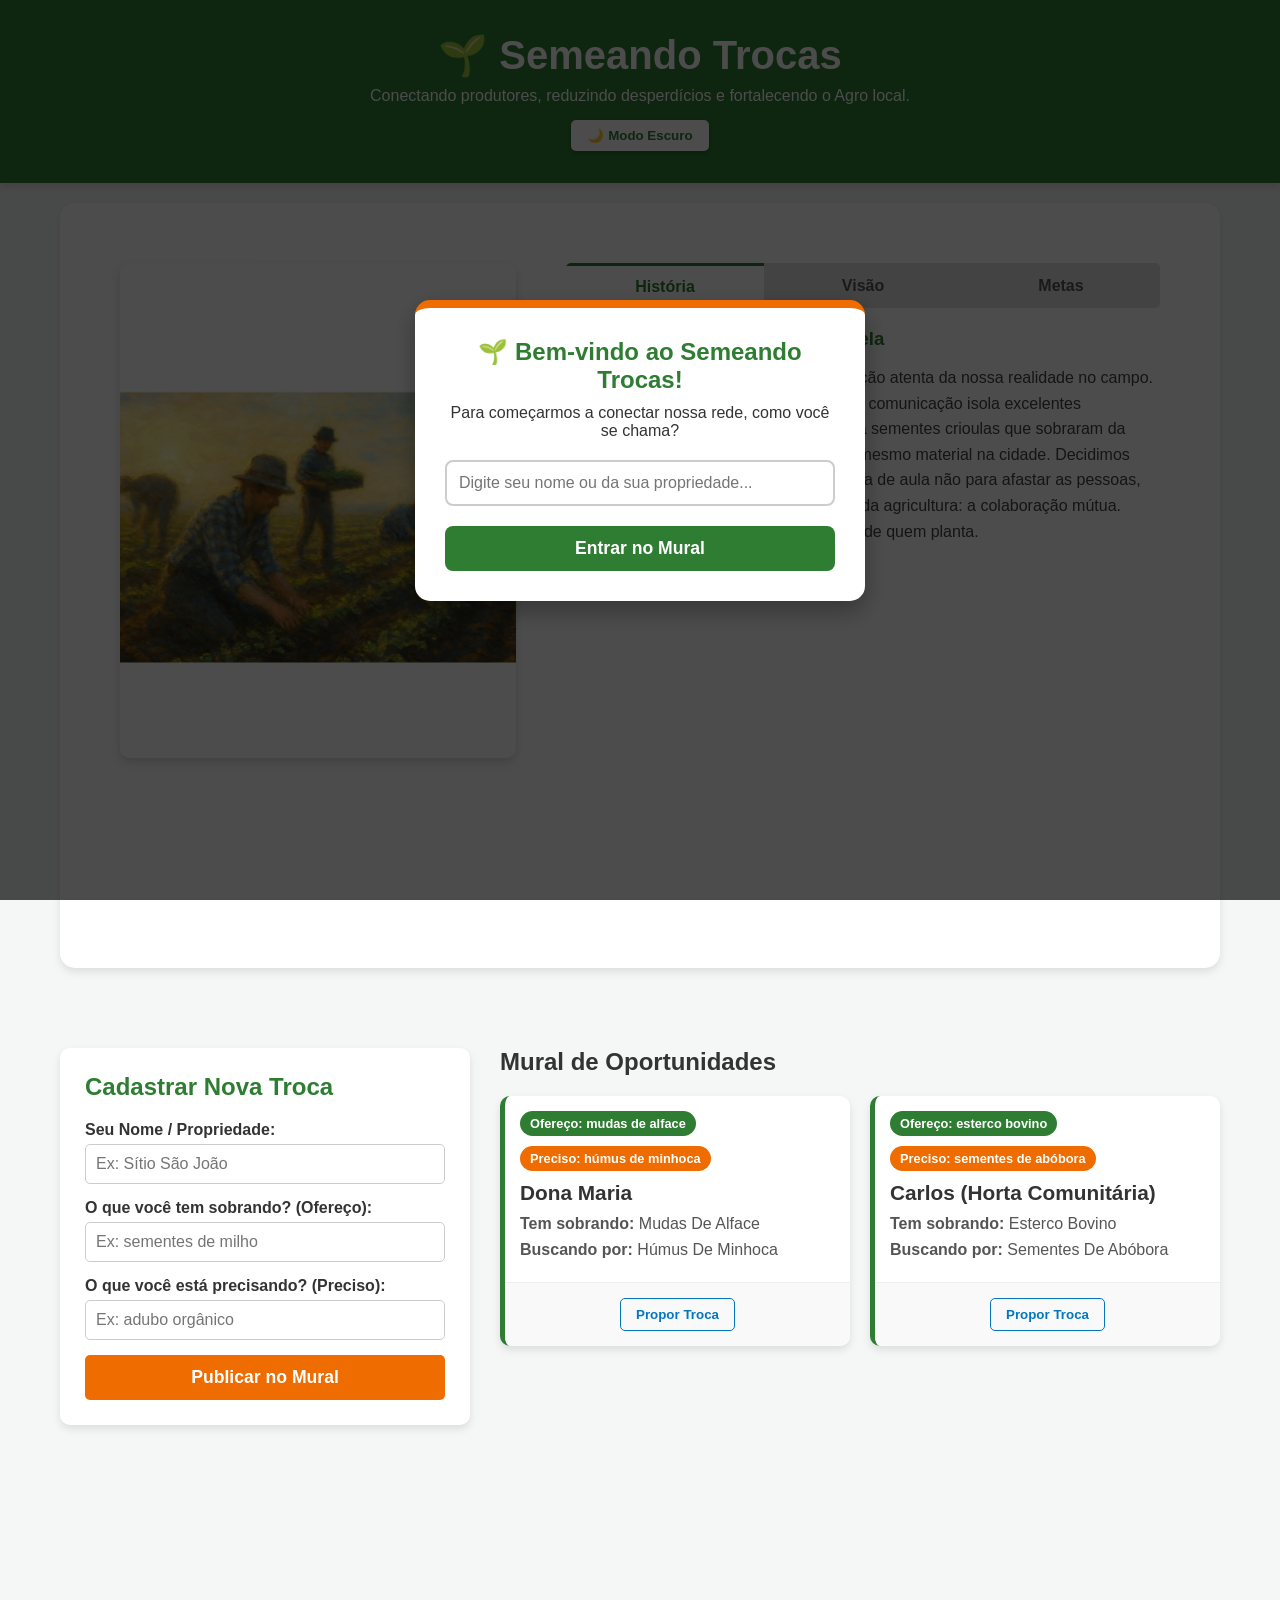
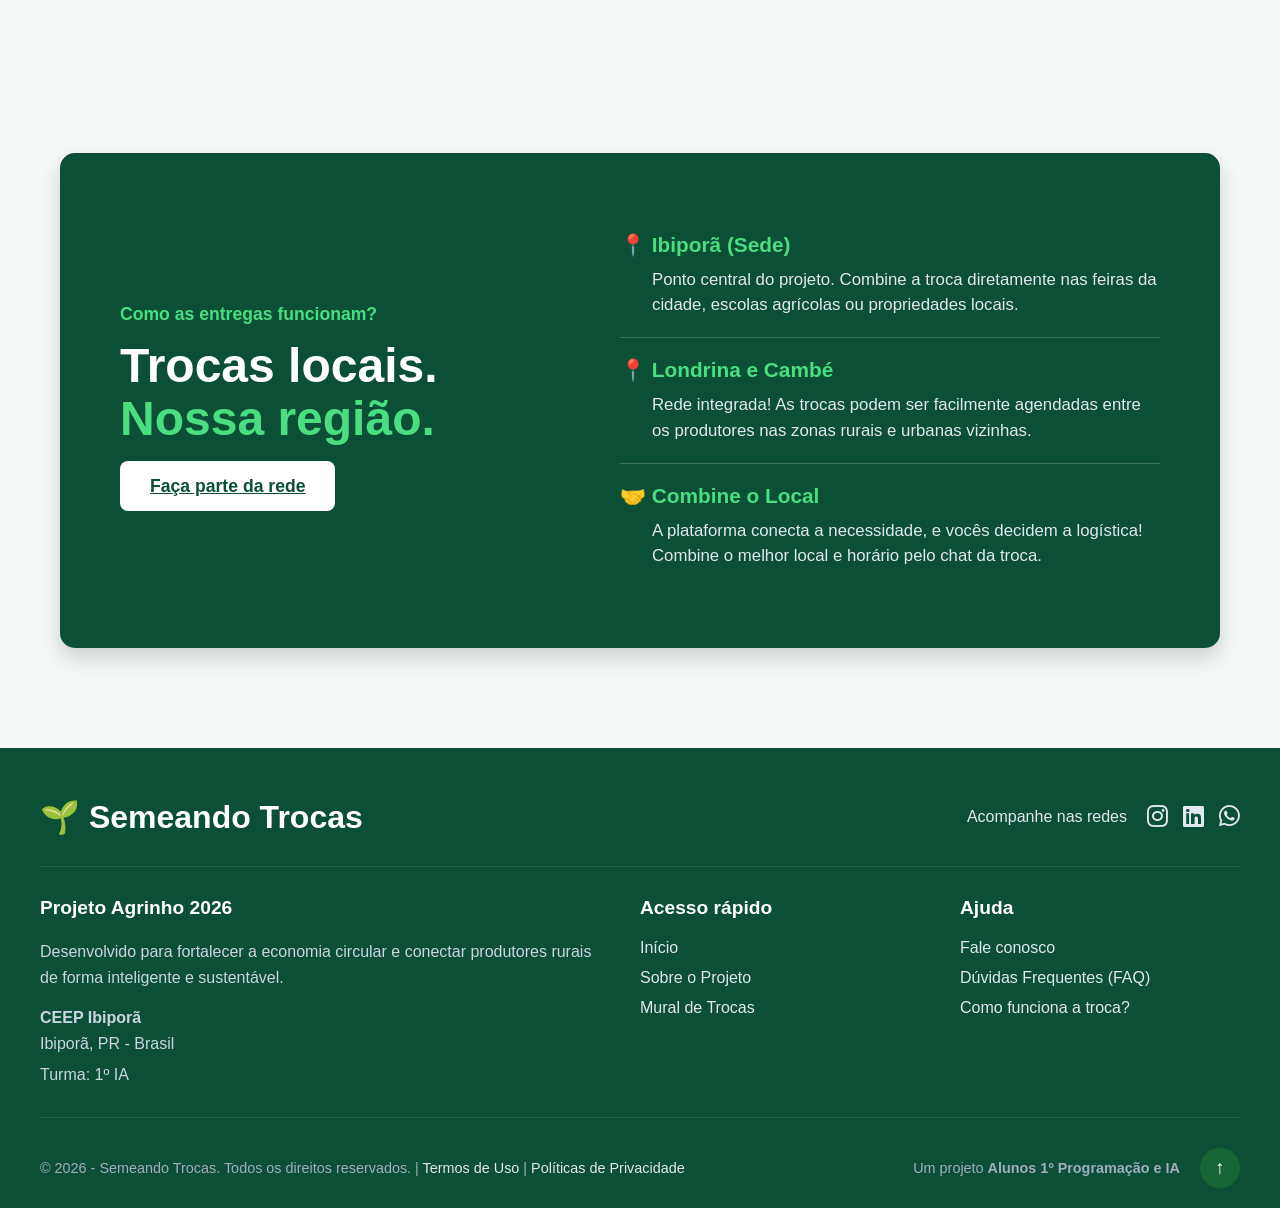
==== index.html @ 8b56d4ad "Commit Inicial - Parte 01" ====
<!DOCTYPE html>
<html lang="pt-BR">

<head>
    <meta charset="UTF-8">
    <meta name="viewport" content="width=device-width, initial-scale=1.0">
    <title>Semeando Trocas - Agrinho</title>

    <link rel="stylesheet" href="style.css">
    
    <link rel="stylesheet" href="https://cdnjs.cloudflare.com/ajax/libs/font-awesome/6.4.0/css/all.min.css">
</head>

<body>

    <div id="modal-boas-vindas" class="modal-overlay">
        <div class="modal-conteudo">
            <h2>🌱 Bem-vindo ao Semeando Trocas!</h2>
            <p>Para começarmos a conectar nossa rede, como você se chama?</p>
            <input type="text" id="input-nome-usuario" placeholder="Digite seu nome ou da sua propriedade...">
            <button id="btn-salvar-nome">Entrar no Mural</button>
        </div>
    </div>

    <header>
        <h1>🌱 Semeando Trocas</h1>
        <p>Conectando produtores, reduzindo desperdícios e fortalecendo o Agro local.</p>

        <button id="btn-dark-mode">
            🌙 Modo Escuro
        </button>
    </header>

    <div class="container">

        <section id="sobre" class="area-sobre">
            <div class="sobre-imagem">
                <img src="Caminho na natureza.png" alt="Caminho na natureza">
            </div>

            <div class="sobre-tabs">
                <div class="tabs-header">
                    <button class="tab-btn active" onclick="abrirAba(event, 'historia')">História</button>
                    <button class="tab-btn" onclick="abrirAba(event, 'visao')">Visão</button>
                    <button class="tab-btn" onclick="abrirAba(event, 'metas')">Metas</button>
                </div>

                <div class="tabs-body">
                    <div id="historia" class="tab-content active">
                        <h3>Nossa História: Da Terra para a Tela</h3>
                        <p>O <strong>Semeando Trocas</strong> nasceu da observação atenta da nossa realidade no campo.
                            Percebemos que, muitas vezes, a falta de comunicação isola excelentes produtores. Enquanto
                            um vizinho descarta sementes crioulas que sobraram da safra, outro gasta recursos comprando
                            o mesmo material na cidade. Decidimos usar a tecnologia que aprendemos em sala de aula não
                            para afastar as pessoas, mas para resgatar a tradição mais antiga da agricultura: a
                            colaboração mútua. Somos a ponte digital que valoriza o suor de quem planta.</p>
                    </div>

                    <div id="visao" class="tab-content">
                        <h3>Nossa Visão: O Desperdício Zero</h3>
                        <p>Acreditamos em um ecossistema agrícola onde nada se perde, tudo se transforma e tudo se
                            troca. Nossa visão é consolidar a <strong>Economia Circular</strong> na nossa região,
                            provando que o desenvolvimento sustentável é possível quando unimos o conhecimento técnico à
                            força do agronegócio local. Queremos que a tecnologia seja uma ferramenta acessível na palma
                            da mão de cada pequeno e médio produtor, tornando o campo mais inteligente, unido e
                            ecologicamente responsável.</p>
                    </div>

                    <div id="metas" class="tab-content">
                        <h3>Nossas Metas: Conexão e Impacto</h3>
                        <p>Nosso objetivo é prático e direto: <strong>reduzir o desperdício de insumos e diminuir os
                                custos de produção</strong>. Através deste mural interativo, nossa meta é garantir que:
                        </p>
                        <ul class="lista-metas">
                            <li>Sementes, mudas e adubos excedentes encontrem um novo solo fértil em menos de 24 horas.
                            </li>
                            <li>Produtores locais reduzam gastos trocando o que têm de sobra pelo que precisam.</li>
                            <li>A tecnologia atue como um motor de sustentabilidade e rentabilidade para as famílias do
                                campo.</li>
                        </ul>
                    </div>
                </div>
            </div>
        </section>

        <aside id="cadastro" class="area-cadastro">
            <h2>Cadastrar Nova Troca</h2>
            <form id="form-troca">
                <div class="grupo-form">
                    <label for="nome">Seu Nome / Propriedade:</label>
                    <input type="text" id="nome" required placeholder="Ex: Sítio São João">
                </div>
                <div class="grupo-form">
                    <label for="oferece">O que você tem sobrando? (Ofereço):</label>
                    <input type="text" id="oferece" required placeholder="Ex: sementes de milho">
                </div>
                <div class="grupo-form">
                    <label for="precisa">O que você está precisando? (Preciso):</label>
                    <input type="text" id="precisa" required placeholder="Ex: adubo orgânico">
                </div>
                <button type="submit" class="btn-cadastrar">Publicar no Mural</button>
            </form>
        </aside>

        <section id="mural-trocas" class="area-mural">
            <h2 class="titulo-mural">Mural de Oportunidades</h2>
            <div class="mural-grid" id="mural">
                </div>
        </section>

        <section class="area-regioes">
            <div class="regioes-texto">
                <p class="subtitulo-regiao">Como as entregas funcionam?</p>
                <h2>Trocas locais.<br><span class="destaque-verde">Nossa região.</span></h2>

                <a href="cadastro.html" class="btn-regiao link-botao">Faça parte da rede</a>
            </div>

            <div class="regioes-lista">
                <div class="item-regiao">
                    <h3>📍 Ibiporã (Sede)</h3>
                    <p>Ponto central do projeto. Combine a troca diretamente nas feiras da cidade, escolas agrícolas ou
                        propriedades locais.</p>
                </div>

                <div class="item-regiao">
                    <h3>📍 Londrina e Cambé</h3>
                    <p>Rede integrada! As trocas podem ser facilmente agendadas entre os produtores nas zonas rurais e
                        urbanas vizinhas.</p>
                </div>

                <div class="item-regiao sem-borda">
                    <h3>🤝 Combine o Local</h3>
                    <p>A plataforma conecta a necessidade, e vocês decidem a logística! Combine o melhor local e horário
                        pelo chat da troca.</p>
                </div>
            </div>
        </section>

    </div>

    <footer class="rodape-principal">
        <div class="container-rodape">

            <div class="rodape-topo">
                <div class="rodape-logo">
                    <h2>🌱 Semeando Trocas</h2>
                </div>
                <div class="rodape-redes">
                    <span>Acompanhe nas redes</span>
                    <div class="icones-redes">
                        <a href="#" title="Instagram"><i class="fa-brands fa-instagram"></i></a>
                        <a href="#" title="LinkedIn"><i class="fa-brands fa-linkedin"></i></a>
                        <a href="#" title="WhatsApp"><i class="fa-brands fa-whatsapp"></i></a>
                    </div>
                </div>
            </div>

            <hr class="divisor-rodape">

            <div class="rodape-meio">
                <div class="rodape-coluna info-projeto">
                    <h3>Projeto Agrinho 2026</h3>
                    <p>Desenvolvido para fortalecer a economia circular e conectar produtores rurais de forma inteligente e sustentável.</p>
                    <p class="espaco-medio"><strong>CEEP Ibiporã</strong><br>Ibiporã, PR - Brasil</p>
                    <p class="espaco-pequeno">Turma: 1º IA</p>
                </div>
                
                <div class="rodape-coluna links-rapidos">
                    <h3>Acesso rápido</h3>
                    <ul>
                        <li><a href="index.html">Início</a></li>
                        <li><a href="index.html#sobre">Sobre o Projeto</a></li>
                        <li><a href="index.html#mural-trocas">Mural de Trocas</a></li>
                    </ul>
                </div>
                
                <div class="rodape-coluna links-ajuda">
                    <h3>Ajuda</h3>
                    <ul>
                        <li><a href="ajuda.html#fale-conosco">Fale conosco</a></li>
                        <li><a href="ajuda.html#faq">Dúvidas Frequentes (FAQ)</a></li>
                        <li><a href="ajuda.html#como-funciona">Como funciona a troca?</a></li>
                    </ul>
                </div>
            </div>

            <hr class="divisor-rodape">

            <div class="rodape-base">
                <div class="rodape-copy">
                    <p>© 2026 - Semeando Trocas. Todos os direitos reservados. | <a href="#">Termos de Uso</a> | <a
                            href="#">Políticas de Privacidade</a></p>
                </div>
                <div class="rodape-marca">
                    <span class="texto-credito">Um projeto <strong>Alunos 1º Programação e IA</strong></span>
                    <button id="btn-voltar-topo" class="btn-voltar-topo" title="Voltar ao topo">↑</button>
                </div>
            </div>

        </div>
    </footer>

    <script src="script.js"></script>
</body>

</html>
---- style.css ----
/* ==========================================
   1. RESET E BASE
   ========================================== */
* {
    margin: 0;
    padding: 0;
    box-sizing: border-box;
    font-family: 'Segoe UI', Tahoma, Geneva, Verdana, sans-serif;
}

html {
    scroll-behavior: smooth; /* Rolagem suave para o botão voltar ao topo */
}

body {
    background-color: #f4f7f6;
    color: #333;
    transition: background-color 0.3s, color 0.3s;
}

header {
    background-color: #2e7d32;
    color: white;
    text-align: center;
    padding: 2rem 1rem;
    box-shadow: 0 4px 6px rgba(0,0,0,0.1);
}

header h1 {
    font-size: 2.5rem;
    margin-bottom: 0.5rem;
}

.container {
    display: flex;
    flex-wrap: wrap;
    max-width: 1200px;
    margin: 20px auto;
    padding: 0 20px;
    gap: 30px;
}

/* ==========================================
   2. CLASSES AUXILIARES E ELEMENTOS GERAIS
   ========================================== */
#btn-dark-mode {
    margin-top: 15px;
    padding: 8px 16px;
    border-radius: 5px;
    cursor: pointer;
    border: none;
    font-weight: bold;
    background-color: #ffffff;
    color: #2e7d32;
    box-shadow: 0 2px 4px rgba(0,0,0,0.2);
    transition: background 0.3s;
}

#btn-dark-mode:hover {
    background-color: #e8f5e9;
}

.lista-metas {
    margin-top: 10px;
    padding-left: 20px;
}

/* Espaçamentos do Rodapé (substituindo o CSS inline) */
.espaco-medio {
    margin-top: 15px;
}

.espaco-pequeno {
    margin-top: 5px;
}

.texto-credito {
    font-size: 0.9rem;
    color: #a0aec0;
}

/* ==========================================
   3. SEÇÃO: SOBRE O PROJETO (GUIAS/TABS)
   ========================================== */
.area-sobre {
    display: flex;
    width: 100%;
    gap: 50px;
    background: white;
    padding: 60px;
    border-radius: 15px;
    box-shadow: 0 4px 8px rgba(0,0,0,0.1);
    margin-bottom: 50px;
    align-items: stretch;
    min-height: 85vh;
}

.sobre-imagem {
    flex: 1;
}

.sobre-imagem img {
    width: 100%;
    border-radius: 10px;
    object-fit: cover;
    height: 55vh;
    box-shadow: 0 4px 10px rgba(0,0,0,0.15);
}

.sobre-tabs {
    flex: 1.5;
}

.tabs-header {
    display: flex;
    background: #e0e0e0;
    border-radius: 5px;
    overflow: hidden;
    margin-bottom: 20px;
}

.tab-btn {
    flex: 1;
    padding: 12px;
    border: none;
    background: transparent;
    cursor: pointer;
    font-weight: bold;
    color: #555;
    font-size: 1rem;
    transition: all 0.3s ease;
}

.tab-btn:hover {
    background: #d5d5d5;
}

.tab-btn.active {
    background: white;
    color: #2e7d32;
    border-top: 3px solid #2e7d32;
}

.tabs-body {
    min-height: 250px;
    display: flex;
    flex-direction: column;
}

.tab-content {
    display: none;
    animation: fadeIn 0.4s ease-in-out;
}

.tab-content h3 {
    color: #2e7d32;
    margin-bottom: 15px;
}

.tab-content p, .tab-content ul {
    line-height: 1.6;
    color: #444;
}

.tab-content.active {
    display: block;
}

@keyframes fadeIn {
    from { opacity: 0; transform: translateY(5px); }
    to { opacity: 1; transform: translateY(0); }
}

/* ==========================================
   4. SEÇÃO: LOGÍSTICA E REGIÕES
   ========================================== */
.area-regioes {
    display: flex;
    width: 100%;
    background-color: #0b4f36;
    color: white;
    padding: 60px;
    border-radius: 15px;
    box-shadow: 0 10px 20px rgba(0,0,0,0.15);
    margin-bottom: 50px;
    gap: 50px;
    align-items: center;
}

.regioes-texto {
    flex: 1;
}

.subtitulo-regiao {
    color: #4ade80;
    font-weight: bold;
    margin-bottom: 15px;
    font-size: 1.1rem;
}

.regioes-texto h2 {
    font-size: 3rem;
    line-height: 1.1;
    margin-bottom: 30px;
}

.destaque-verde {
    color: #4ade80;
}

.btn-regiao {
    background-color: white;
    color: #0b4f36;
    padding: 15px 30px;
    border: none;
    border-radius: 8px;
    font-size: 1.1rem;
    font-weight: bold;
    cursor: pointer;
    transition: background 0.3s, transform 0.2s;
}

.btn-regiao:hover {
    background-color: #e0e0e0;
    transform: scale(1.05);
}

.regioes-lista {
    flex: 1.2;
    display: flex;
    flex-direction: column;
}

.item-regiao {
    padding: 20px 0;
    border-bottom: 1px solid rgba(255, 255, 255, 0.2);
}

/* Remove a linha debaixo do último item (substituindo o CSS inline) */
.item-regiao.sem-borda {
    border-bottom: none;
}

.item-regiao h3 {
    color: #4ade80;
    font-size: 1.3rem;
    margin-bottom: 10px;
    display: flex;
    align-items: center;
    gap: 10px;
}

.item-regiao p {
    color: #e2e8f0;
    line-height: 1.5;
    font-size: 1.05rem;
    padding-left: 32px;
}

/* ==========================================
   5. ÁREA DE CADASTRO E MURAL
   ========================================== */
.area-cadastro {
    flex: 1;
    min-width: 300px;
    background: white;
    padding: 25px;
    border-radius: 10px;
    box-shadow: 0 4px 8px rgba(0,0,0,0.1);
    height: fit-content;
}

.area-cadastro h2 {
    margin-bottom: 20px;
    color: #2e7d32;
}

.grupo-form {
    margin-bottom: 15px;
}

.grupo-form label {
    display: block;
    margin-bottom: 5px;
    font-weight: bold;
}

.grupo-form input {
    width: 100%;
    padding: 10px;
    border: 1px solid #ccc;
    border-radius: 5px;
    font-size: 1rem;
}

.btn-cadastrar {
    width: 100%;
    padding: 12px;
    background-color: #ef6c00;
    color: white;
    border: none;
    border-radius: 5px;
    font-size: 1.1rem;
    font-weight: bold;
    cursor: pointer;
    transition: background 0.3s;
}

.btn-cadastrar:hover {
    background-color: #e65100;
}

.area-mural {
    flex: 2;
    min-width: 300px;
    min-height: 75vh; /* Faz o mural ocupar pelo menos 75% da altura da tela */
}

.titulo-mural {
    margin-bottom: 20px;
    color: #333;
}

.mural-grid {
    display: grid;
    grid-template-columns: repeat(auto-fit, minmax(280px, 1fr));
    gap: 20px;
}

.card {
    background: white;
    border-radius: 10px;
    box-shadow: 0 4px 8px rgba(0,0,0,0.1);
    overflow: hidden;
    display: flex;
    flex-direction: column;
    border-left: 5px solid #2e7d32;
}

.card-header { padding: 15px 15px 0 15px; }

.badge {
    padding: 5px 10px;
    color: white;
    font-size: 0.8rem;
    font-weight: bold;
    border-radius: 15px;
    display: inline-block;
    margin-right: 5px;
    margin-bottom: 10px;
}

.badge.oferece { background-color: #2e7d32; }
.badge.precisa { background-color: #ef6c00; }

.card-body {
    padding: 0 15px 15px 15px;
    flex-grow: 1;
}

.card-body h3 {
    margin-bottom: 10px;
    font-size: 1.3rem;
}

.card-body p {
    margin-bottom: 8px;
    color: #555;
}

.card-footer {
    padding: 15px;
    background-color: #f9f9f9;
    border-top: 1px solid #eee;
    text-align: center;
}

.btn-trocar {
    background-color: transparent;
    color: #0277bd;
    border: 1px solid #0277bd;
    padding: 8px 15px;
    border-radius: 5px;
    cursor: pointer;
    font-weight: bold;
    transition: all 0.3s;
}

.btn-trocar:hover {
    background-color: #0277bd;
    color: white;
}

/* ==========================================
   6. MODAL DE BOAS VINDAS (POP-UP)
   ========================================== */
.modal-overlay {
    position: fixed;
    top: 0; left: 0; width: 100%; height: 100%;
    background-color: rgba(0, 0, 0, 0.7);
    display: flex;
    justify-content: center;
    align-items: center;
    z-index: 1000;
    opacity: 0;
    visibility: hidden;
    transition: opacity 0.4s ease;
}

.modal-overlay.mostrar {
    opacity: 1;
    visibility: visible;
}

.modal-conteudo {
    background: white;
    padding: 30px;
    border-radius: 15px;
    text-align: center;
    max-width: 450px;
    width: 90%;
    box-shadow: 0 10px 25px rgba(0,0,0,0.3);
    border-top: 8px solid #ef6c00;
    transform: translateY(-20px);
    transition: transform 0.4s ease;
}

.modal-overlay.mostrar .modal-conteudo { transform: translateY(0); }

.modal-conteudo h2 { color: #2e7d32; margin-bottom: 10px; }

.modal-conteudo input {
    width: 100%;
    padding: 12px;
    margin: 20px 0;
    border: 2px solid #ccc;
    border-radius: 8px;
    font-size: 1rem;
}

.modal-conteudo button {
    background-color: #2e7d32;
    color: white;
    border: none;
    padding: 12px 25px;
    border-radius: 8px;
    font-size: 1.1rem;
    cursor: pointer;
    font-weight: bold;
    width: 100%;
    transition: background 0.3s;
}

.modal-conteudo button:hover { background-color: #1b5e20; }

/* ==========================================
   7. RODAPÉ (FOOTER)
   ========================================== */
.rodape-principal {
    background-color: #0b4f36;
    color: #e2e8f0;
    padding: 50px 20px 20px 20px;
    margin-top: 50px;
}

.container-rodape {
    max-width: 1200px;
    margin: 0 auto;
}

.rodape-principal a {
    color: #e2e8f0;
    text-decoration: none;
    transition: color 0.3s;
}

.rodape-principal a:hover {
    color: #4ade80;
}

.rodape-topo {
    display: flex;
    justify-content: space-between;
    align-items: center;
    margin-bottom: 30px;
}

.rodape-logo h2 { color: white; font-size: 2rem; }

.rodape-redes {
    display: flex;
    align-items: center;
    gap: 20px;
}

.icones-redes {
    display: flex;
    gap: 15px;
    font-size: 1.5rem;
}

.divisor-rodape {
    border: none;
    border-top: 1px solid rgba(255, 255, 255, 0.1);
    margin: 30px 0;
}

.rodape-meio {
    display: flex;
    justify-content: space-between;
    flex-wrap: wrap;
    gap: 40px;
}

.rodape-coluna h3 {
    color: white;
    margin-bottom: 20px;
    font-size: 1.2rem;
}

.info-projeto { flex: 2; min-width: 300px; }
.info-projeto p { line-height: 1.6; color: #cbd5e1; }
.links-rapidos, .links-ajuda { flex: 1; min-width: 150px; }
.rodape-coluna ul { list-style: none; padding: 0; }
.rodape-coluna ul li { margin-bottom: 12px; }

.rodape-base {
    display: flex;
    justify-content: space-between;
    align-items: center;
    flex-wrap: wrap;
    gap: 20px;
    font-size: 0.9rem;
    color: #a0aec0;
}

.rodape-marca {
    display: flex;
    align-items: center;
    gap: 20px;
}

.btn-voltar-topo {
    background-color: #166534;
    color: white;
    border: none;
    width: 40px;
    height: 40px;
    border-radius: 50%;
    font-size: 1.2rem;
    cursor: pointer;
    transition: background 0.3s, transform 0.2s;
    display: flex;
    justify-content: center;
    align-items: center;
}

.btn-voltar-topo:hover {
    background-color: #4ade80;
    color: #0b4f36;
    transform: translateY(-3px);
}

/* ==========================================
   8. MODO ESCURO (DARK MODE)
   ========================================== */
body.dark-mode {
    background-color: #121212;
    color: #e0e0e0;
}

body.dark-mode .card, 
body.dark-mode .area-cadastro,
body.dark-mode .area-sobre {
    background: #1e1e1e;
    color: #e0e0e0;
    box-shadow: 0 4px 8px rgba(255,255,255,0.05);
}

body.dark-mode h2, 
body.dark-mode .card-body h3,
body.dark-mode .titulo-mural,
body.dark-mode .tab-content h3 {
    color: #81c784; 
}

body.dark-mode .card-body p, 
body.dark-mode .tab-content p,
body.dark-mode .tab-content ul {
    color: #bbb;
}

body.dark-mode .card-footer {
    background-color: #2c2c2c;
    border-top: 1px solid #444;
}

body.dark-mode .modal-conteudo {
    background: #1e1e1e;
    color: #e0e0e0;
    border-color: #444;
}

body.dark-mode input {
    background-color: #333;
    color: white;
    border: 1px solid #555;
}

body.dark-mode .tabs-header { background: #333; }
body.dark-mode .tab-btn { color: #aaa; }
body.dark-mode .tab-btn:hover { background: #444; }
body.dark-mode .tab-btn.active { 
    background: #1e1e1e; 
    color: #81c784; 
    border-top-color: #81c784; 
}

body.dark-mode #btn-dark-mode {
    background-color: #1e1e1e;
    color: #81c784;
    border: 1px solid #444;
}

body.dark-mode #btn-dark-mode:hover {
    background-color: #333;
}

/* ==========================================
   9. RESPONSIVIDADE (MEDIA QUERIES)
   ========================================== */
@media (max-width: 768px) {
    .container { flex-direction: column; }
    .area-cadastro, .area-mural, .area-sobre { width: 100%; }
    
    .area-sobre { 
        flex-direction: column; 
        min-height: auto; 
        padding: 30px; 
    }
    
    .sobre-imagem img { height: auto; }
    header h1 { font-size: 2rem; }

    .area-regioes {
    display: flex;
    width: 100%;
    background-color: #0b4f36;
    color: white;
    padding: 60px;
    border-radius: 15px;
    box-shadow: 0 10px 20px rgba(0,0,0,0.15);
    margin-top: 10vh; /* Empurra a parte verde bem mais para baixo */
    margin-bottom: 50px;
    gap: 50px;
    align-items: center;
}
    
    .regioes-texto h2 { font-size: 2.2rem; }
    .item-regiao p { padding-left: 0; }
    .item-regiao h3 { justify-content: center; }

    .rodape-topo, .rodape-meio, .rodape-base {
        flex-direction: column;
        text-align: center;
        gap: 20px;
    }
}

/* ==========================================
   AJUSTE DE NAVEGAÇÃO DOS LINKS ÂNCORA
   ========================================== */
#sobre,
#mural-trocas {
    scroll-margin-top: 60px; /* Cria uma margem invisível no topo para o link não cortar o título */
}


/* ==========================================
   10. PÁGINA DE CADASTRO (cadastro.html)
   ========================================== */
.container-cadastro {
    justify-content: center;
    margin-top: 50px;
    min-height: 50vh;
}

.area-cadastro-pagina {
    flex: none; /* Remove o comportamento flex padrão da página principal */
    width: 100%;
    max-width: 600px; /* Impede que o formulário fique largo demais */
}

.mt-20 {
    margin-top: 20px;
}

.voltar-container {
    text-align: center;
    margin-top: 20px;
}

.link-voltar {
    color: #2e7d32;
    font-weight: bold;
    text-decoration: none;
    transition: color 0.3s;
}

.link-voltar:hover {
    color: #1b5e20;
    text-decoration: underline;
}

/* Ajuste do link de voltar para o Modo Escuro */
body.dark-mode .link-voltar {
    color: #81c784;
}

body.dark-mode .link-voltar:hover {
    color: #a5d6a7;
}

/* ==========================================
   11. PÁGINA DE AJUDA (ajuda.html)
   ========================================== */
.area-ajuda {
    min-height: auto; /* Remove a altura gigante da página inicial */
    padding: 40px;
}

.texto-ajuda {
    width: 100%;
}

.pergunta-faq h3 {
    margin-bottom: 8px;
}

.pergunta-faq p {
    color: #555;
    line-height: 1.5;
}

body.dark-mode .pergunta-faq p {
    color: #bbb;
}

body.dark-mode textarea {
    background-color: #333;
    color: white;
    border: 1px solid #555;
}

/* Garante que os links parem no enquadramento perfeito */
#como-funciona, #faq, #fale-conosco {
    scroll-margin-top: 40px;
}

/* ==========================================
   12. STATUS: EM NEGOCIAÇÃO
   ========================================== */
.btn-negociacao {
    background-color: #f59e0b; /* Laranja de espera */
    color: white;
    border-color: #f59e0b;
    cursor: not-allowed;
    opacity: 0.9;
}

.btn-negociacao:hover {
    background-color: #f59e0b;
    color: white;
    transform: none; /* Remove o efeito de crescer */
}
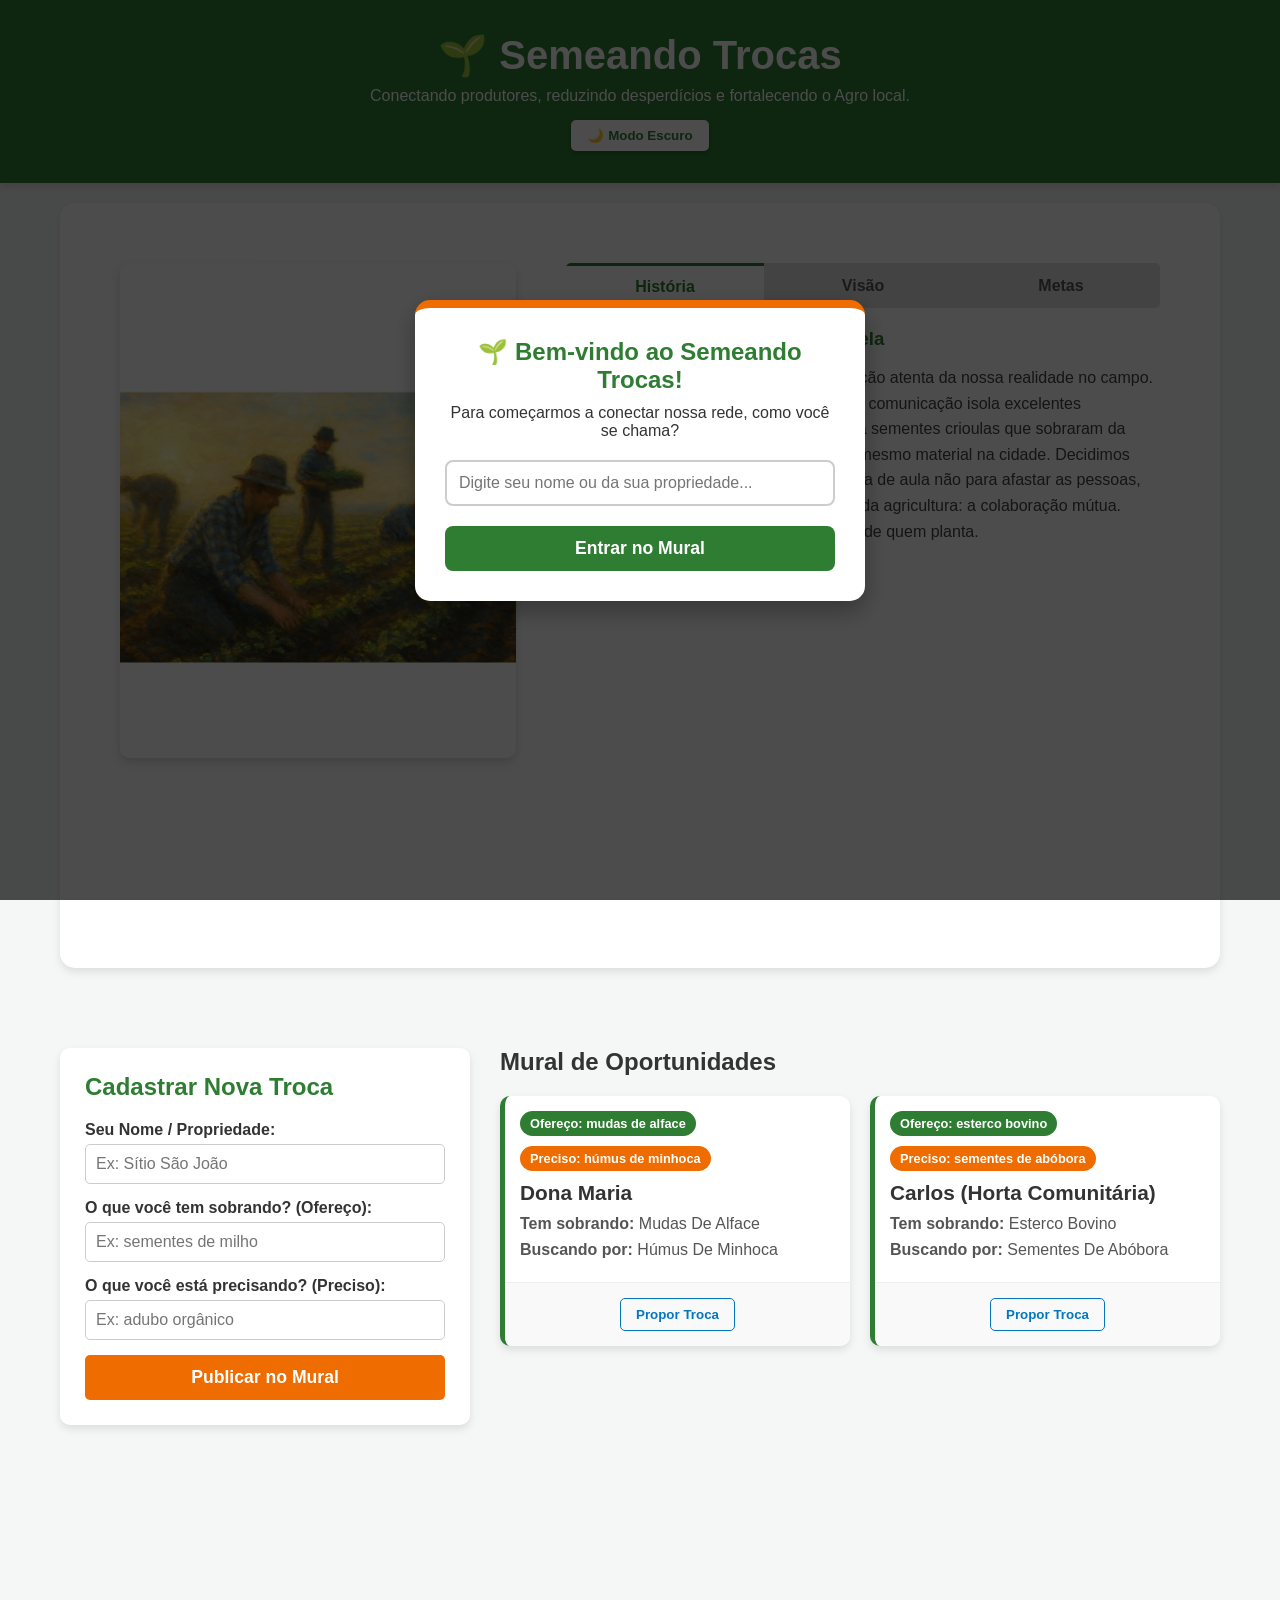
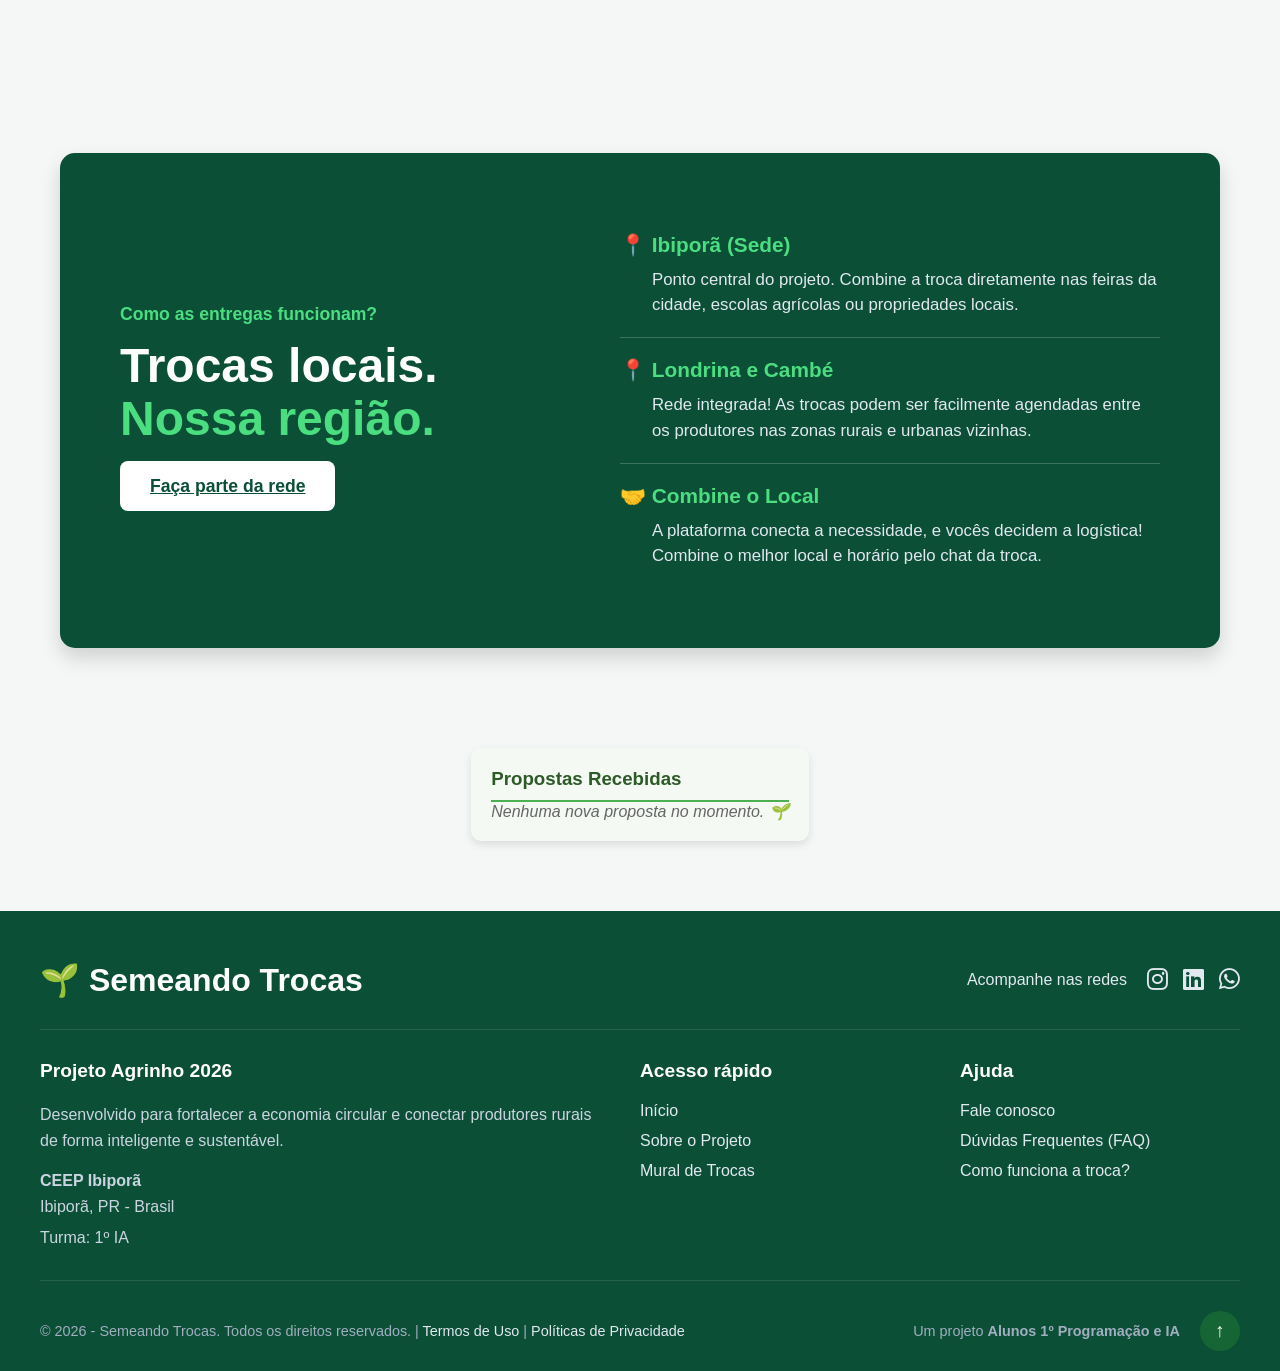
==== commit 7d304fe7: "Botoes em JavaScript configurados" ====
--- a/index.html
+++ b/index.html
@@ -7,7 +7,6 @@
     <title>Semeando Trocas - Agrinho</title>
 
     <link rel="stylesheet" href="style.css">
-    
     <link rel="stylesheet" href="https://cdnjs.cloudflare.com/ajax/libs/font-awesome/6.4.0/css/all.min.css">
 </head>
 
@@ -19,6 +18,14 @@
             <p>Para começarmos a conectar nossa rede, como você se chama?</p>
             <input type="text" id="input-nome-usuario" placeholder="Digite seu nome ou da sua propriedade...">
             <button id="btn-salvar-nome">Entrar no Mural</button>
+        </div>
+    </div>
+
+    <div id="modal-alerta" class="modal-overlay">
+        <div class="modal-conteudo">
+            <h2 id="modal-alerta-titulo">Aviso</h2>
+            <p id="modal-alerta-mensagem" style="white-space: pre-line; margin-bottom: 20px;"></p>
+            <button id="btn-fechar-alerta">OK, entendi!</button>
         </div>
     </div>
 
@@ -72,11 +79,9 @@
                                 custos de produção</strong>. Através deste mural interativo, nossa meta é garantir que:
                         </p>
                         <ul class="lista-metas">
-                            <li>Sementes, mudas e adubos excedentes encontrem um novo solo fértil em menos de 24 horas.
-                            </li>
+                            <li>Sementes, mudas e adubos excedentes encontrem um novo solo fértil em menos de 24 horas.</li>
                             <li>Produtores locais reduzam gastos trocando o que têm de sobra pelo que precisam.</li>
-                            <li>A tecnologia atue como um motor de sustentabilidade e rentabilidade para as famílias do
-                                campo.</li>
+                            <li>A tecnologia atue como um motor de sustentabilidade e rentabilidade para as famílias do campo.</li>
                         </ul>
                     </div>
                 </div>
@@ -105,14 +110,13 @@
         <section id="mural-trocas" class="area-mural">
             <h2 class="titulo-mural">Mural de Oportunidades</h2>
             <div class="mural-grid" id="mural">
-                </div>
+            </div>
         </section>
 
         <section class="area-regioes">
             <div class="regioes-texto">
                 <p class="subtitulo-regiao">Como as entregas funcionam?</p>
                 <h2>Trocas locais.<br><span class="destaque-verde">Nossa região.</span></h2>
-
                 <a href="cadastro.html" class="btn-regiao link-botao">Faça parte da rede</a>
             </div>
 
@@ -161,11 +165,12 @@
             <div class="rodape-meio">
                 <div class="rodape-coluna info-projeto">
                     <h3>Projeto Agrinho 2026</h3>
-                    <p>Desenvolvido para fortalecer a economia circular e conectar produtores rurais de forma inteligente e sustentável.</p>
+                    <p>Desenvolvido para fortalecer a economia circular e conectar produtores rurais de forma
+                        inteligente e sustentável.</p>
                     <p class="espaco-medio"><strong>CEEP Ibiporã</strong><br>Ibiporã, PR - Brasil</p>
                     <p class="espaco-pequeno">Turma: 1º IA</p>
                 </div>
-                
+
                 <div class="rodape-coluna links-rapidos">
                     <h3>Acesso rápido</h3>
                     <ul>
@@ -174,7 +179,7 @@
                         <li><a href="index.html#mural-trocas">Mural de Trocas</a></li>
                     </ul>
                 </div>
-                
+
                 <div class="rodape-coluna links-ajuda">
                     <h3>Ajuda</h3>
                     <ul>
@@ -189,8 +194,7 @@
 
             <div class="rodape-base">
                 <div class="rodape-copy">
-                    <p>© 2026 - Semeando Trocas. Todos os direitos reservados. | <a href="#">Termos de Uso</a> | <a
-                            href="#">Políticas de Privacidade</a></p>
+                    <p>© 2026 - Semeando Trocas. Todos os direitos reservados. | <a href="#">Termos de Uso</a> | <a href="#">Políticas de Privacidade</a></p>
                 </div>
                 <div class="rodape-marca">
                     <span class="texto-credito">Um projeto <strong>Alunos 1º Programação e IA</strong></span>
--- a/style.css
+++ b/style.css
@@ -772,4 +772,110 @@
     background-color: #f59e0b;
     color: white;
     transform: none; /* Remove o efeito de crescer */
+}
+
+/* =========================================
+   ESTILOS DAS NOTIFICAÇÕES E NOVOS BOTÕES
+========================================= */
+
+/* Botões do Mural quando a proposta já foi feita */
+.btn-em-analise {
+    background-color: #f39c12;
+    color: white;
+    border: none;
+    padding: 8px 12px;
+    border-radius: 5px;
+    cursor: default;
+    font-weight: bold;
+}
+
+.btn-cancelar {
+    background-color: #e74c3c;
+    color: white;
+    border: none;
+    padding: 8px 12px;
+    border-radius: 5px;
+    cursor: pointer;
+    margin-left: 5px;
+    font-weight: bold;
+    transition: background 0.3s;
+}
+
+.btn-cancelar:hover {
+    background-color: #c0392b;
+}
+
+/* Painel de Notificações */
+#painel-notificacoes {
+    margin: 20px auto;
+    max-width: 800px;
+    padding: 20px;
+    background-color: #f4f9f4;
+    border-radius: 10px;
+    box-shadow: 0 4px 8px rgba(0,0,0,0.1);
+}
+
+.titulo-notificacao {
+    color: #2d5a27;
+    border-bottom: 2px solid #4CAF50;
+    padding-bottom: 10px;
+    margin-top: 0;
+}
+
+.notificacao-vazia {
+    color: #666;
+    font-style: italic;
+}
+
+.card-notificacao {
+    border: 1px solid #cce5cc;
+    padding: 15px;
+    margin-top: 15px;
+    border-radius: 8px;
+    background-color: #ffffff;
+    display: flex;
+    justify-content: space-between;
+    align-items: center;
+    flex-wrap: wrap;
+    gap: 10px;
+}
+
+.texto-notificacao {
+    margin: 0;
+    color: #333;
+}
+
+.botoes-notificacao {
+    display: flex;
+    gap: 10px;
+}
+
+.btn-aceitar-notificacao {
+    background-color: #4CAF50;
+    color: white;
+    border: none;
+    padding: 8px 16px;
+    border-radius: 5px;
+    cursor: pointer;
+    font-weight: bold;
+    transition: background 0.3s;
+}
+
+.btn-aceitar-notificacao:hover {
+    background-color: #45a049;
+}
+
+.btn-recusar-notificacao {
+    background-color: #e53935;
+    color: white;
+    border: none;
+    padding: 8px 16px;
+    border-radius: 5px;
+    cursor: pointer;
+    font-weight: bold;
+    transition: background 0.3s;
+}
+
+.btn-recusar-notificacao:hover {
+    background-color: #c62828;
 }
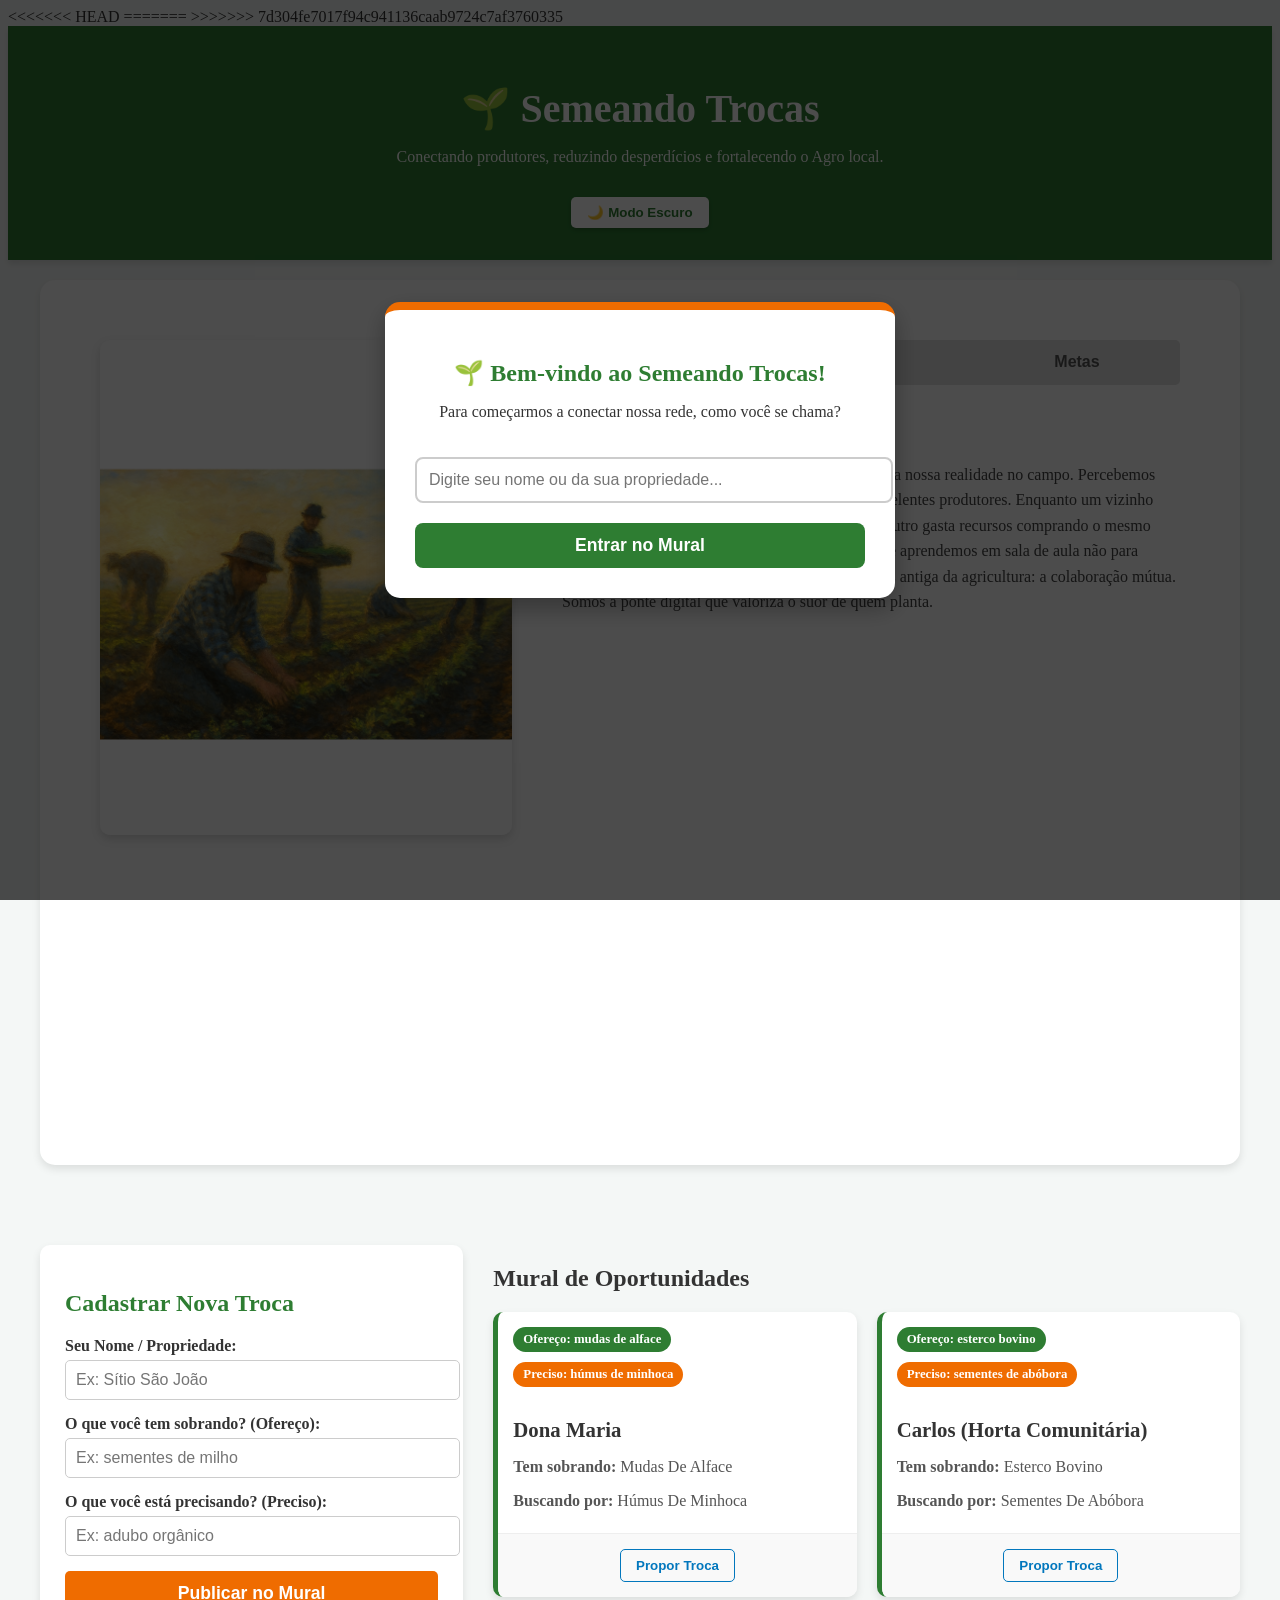
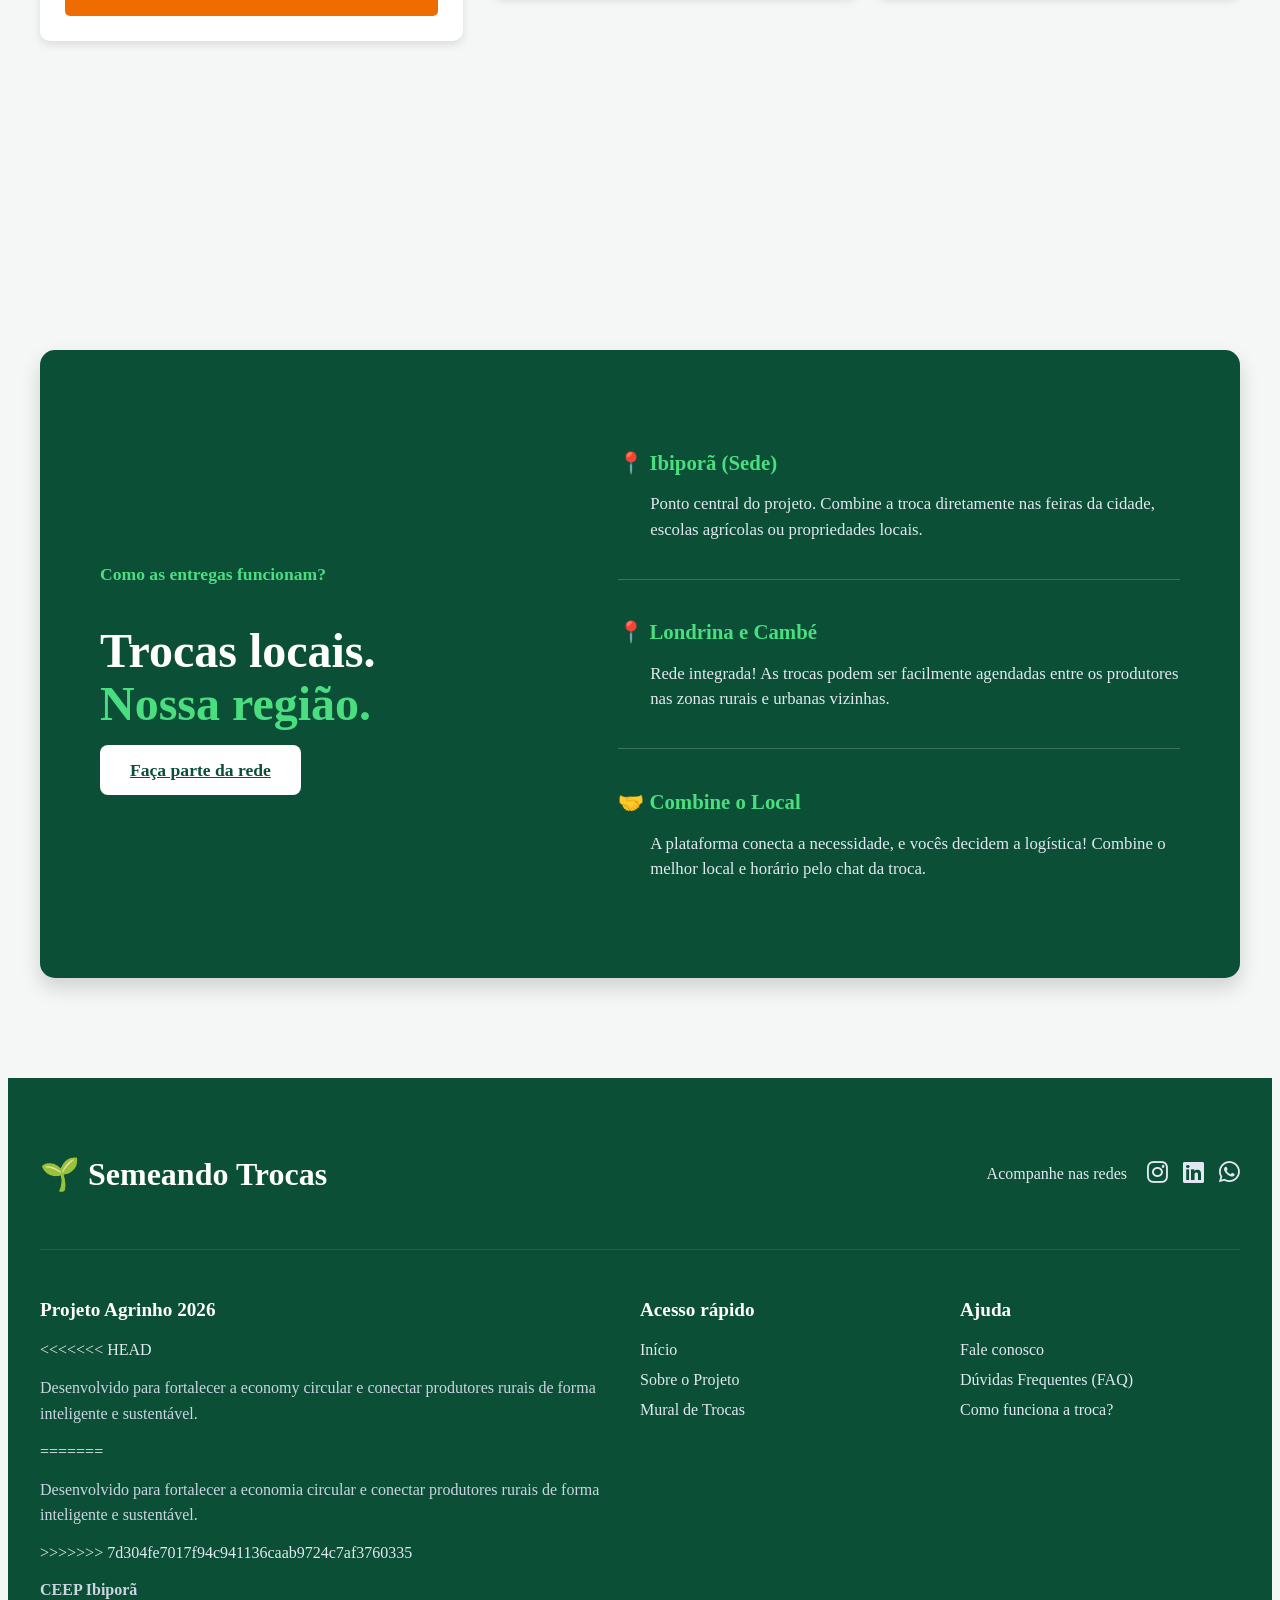
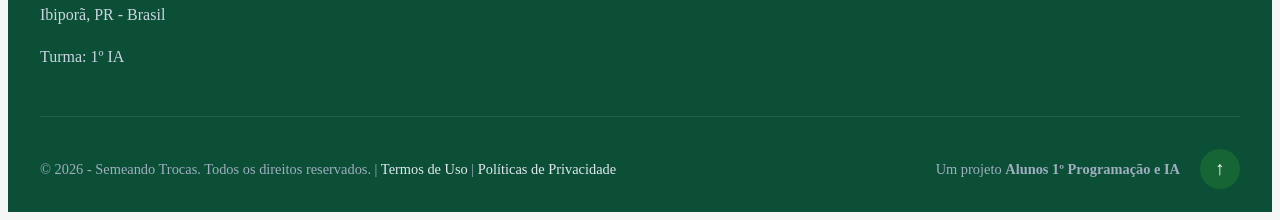
==== commit 3e6fff0d: "Adicionando funcionalidade aos novos botões" ====
--- a/index.html
+++ b/index.html
@@ -6,7 +6,12 @@
     <meta name="viewport" content="width=device-width, initial-scale=1.0">
     <title>Semeando Trocas - Agrinho</title>
 
+<<<<<<< HEAD
+    <link rel="stylesheet" href="CSS/style.css">
+    
+=======
     <link rel="stylesheet" href="style.css">
+>>>>>>> 7d304fe7017f94c941136caab9724c7af3760335
     <link rel="stylesheet" href="https://cdnjs.cloudflare.com/ajax/libs/font-awesome/6.4.0/css/all.min.css">
 </head>
 
@@ -42,7 +47,7 @@
 
         <section id="sobre" class="area-sobre">
             <div class="sobre-imagem">
-                <img src="Caminho na natureza.png" alt="Caminho na natureza">
+                <img src="ASSETS/Caminho na natureza.png" alt="Caminho na natureza">
             </div>
 
             <div class="sobre-tabs">
@@ -165,8 +170,12 @@
             <div class="rodape-meio">
                 <div class="rodape-coluna info-projeto">
                     <h3>Projeto Agrinho 2026</h3>
+<<<<<<< HEAD
+                    <p>Desenvolvido para fortalecer a economy circular e conectar produtores rurais de forma inteligente e sustentável.</p>
+=======
                     <p>Desenvolvido para fortalecer a economia circular e conectar produtores rurais de forma
                         inteligente e sustentável.</p>
+>>>>>>> 7d304fe7017f94c941136caab9724c7af3760335
                     <p class="espaco-medio"><strong>CEEP Ibiporã</strong><br>Ibiporã, PR - Brasil</p>
                     <p class="espaco-pequeno">Turma: 1º IA</p>
                 </div>
@@ -205,7 +214,16 @@
         </div>
     </footer>
 
-    <script src="script.js"></script>
+    <div id="modal-alerta-novo" class="modal-novo-container">
+        <div class="modal-novo-conteudo">
+            <span id="btn-fechar-alerta-x-novo" class="modal-novo-fechar-x">&times;</span>
+            <h2 id="modal-alerta-titulo-novo">Título do Alerta</h2>
+            <p id="modal-alerta-mensagem-novo">Mensagem descritiva do alerta.</p>
+            <button id="btn-fechar-alerta-novo" class="btn-novo-ok-modal">Entendido</button>
+        </div>
+    </div>
+
+    <script src="JS/script.js"></script>
 </body>
 
 </html>
--- a/CSS/style.css
+++ b/CSS/style.css
@@ -0,0 +1,1860 @@
+<<<<<<< HEAD:CSS/style.css
+* ==========================================
+   1. RESET E BASE
+   ========================================== */
+* {
+    margin: 0;
+    padding: 0;
+    box-sizing: border-box;
+    font-family: 'Segoe UI', Tahoma, Geneva, Verdana, sans-serif;
+}
+
+html {
+    scroll-behavior: smooth; /* Rolagem suave para o botão voltar ao topo */
+}
+
+body {
+    background-color: #f4f7f6;
+    color: #333;
+    transition: background-color 0.3s, color 0.3s;
+}
+
+header {
+    background-color: #2e7d32;
+    color: white;
+    text-align: center;
+    padding: 2rem 1rem;
+    box-shadow: 0 4px 6px rgba(0,0,0,0.1);
+}
+
+header h1 {
+    font-size: 2.5rem;
+    margin-bottom: 0.5rem;
+}
+
+.container {
+    display: flex;
+    flex-wrap: wrap;
+    max-width: 1200px;
+    margin: 20px auto;
+    padding: 0 20px;
+    gap: 30px;
+}
+
+/* ==========================================
+   2. CLASSES AUXILIARES E ELEMENTOS GERAIS
+   ========================================== */
+#btn-dark-mode {
+    margin-top: 15px;
+    padding: 8px 16px;
+    border-radius: 5px;
+    cursor: pointer;
+    border: none;
+    font-weight: bold;
+    background-color: #ffffff;
+    color: #2e7d32;
+    box-shadow: 0 2px 4px rgba(0,0,0,0.2);
+    transition: background 0.3s;
+}
+
+#btn-dark-mode:hover {
+    background-color: #e8f5e9;
+}
+
+.lista-metas {
+    margin-top: 10px;
+    padding-left: 20px;
+}
+
+/* Espaçamentos do Rodapé (substituindo o CSS inline) */
+.espaco-medio {
+    margin-top: 15px;
+}
+
+.espaco-pequeno {
+    margin-top: 5px;
+}
+
+.texto-credito {
+    font-size: 0.9rem;
+    color: #a0aec0;
+}
+
+/* ==========================================
+   3. SEÇÃO: SOBRE O PROJETO (GUIAS/TABS)
+   ========================================== */
+.area-sobre {
+    display: flex;
+    width: 100%;
+    gap: 50px;
+    background: white;
+    padding: 60px;
+    border-radius: 15px;
+    box-shadow: 0 4px 8px rgba(0,0,0,0.1);
+    margin-bottom: 50px;
+    align-items: stretch;
+    min-height: 85vh;
+}
+
+.sobre-imagem {
+    flex: 1;
+}
+
+.sobre-imagem img {
+    width: 100%;
+    border-radius: 10px;
+    object-fit: cover;
+    height: 55vh;
+    box-shadow: 0 4px 10px rgba(0,0,0,0.15);
+}
+
+.sobre-tabs {
+    flex: 1.5;
+}
+
+.tabs-header {
+    display: flex;
+    background: #e0e0e0;
+    border-radius: 5px;
+    overflow: hidden;
+    margin-bottom: 20px;
+}
+
+.tab-btn {
+    flex: 1;
+    padding: 12px;
+    border: none;
+    background: transparent;
+    cursor: pointer;
+    font-weight: bold;
+    color: #555;
+    font-size: 1rem;
+    transition: all 0.3s ease;
+}
+
+.tab-btn:hover {
+    background: #d5d5d5;
+}
+
+.tab-btn.active {
+    background: white;
+    color: #2e7d32;
+    border-top: 3px solid #2e7d32;
+}
+
+.tabs-body {
+    min-height: 250px;
+    display: flex;
+    flex-direction: column;
+}
+
+.tab-content {
+    display: none;
+    animation: fadeIn 0.4s ease-in-out;
+}
+
+.tab-content h3 {
+    color: #2e7d32;
+    margin-bottom: 15px;
+}
+
+.tab-content p, .tab-content ul {
+    line-height: 1.6;
+    color: #444;
+}
+
+.tab-content.active {
+    display: block;
+}
+
+@keyframes fadeIn {
+    from { opacity: 0; transform: translateY(5px); }
+    to { opacity: 1; transform: translateY(0); }
+}
+
+/* ==========================================
+   4. SEÇÃO: LOGÍSTICA E REGIÕES
+   ========================================== */
+.area-regioes {
+    display: flex;
+    width: 100%;
+    background-color: #0b4f36;
+    color: white;
+    padding: 60px;
+    border-radius: 15px;
+    box-shadow: 0 10px 20px rgba(0,0,0,0.15);
+    margin-bottom: 50px;
+    gap: 50px;
+    align-items: center;
+}
+
+.regioes-texto {
+    flex: 1;
+}
+
+.subtitulo-regiao {
+    color: #4ade80;
+    font-weight: bold;
+    margin-bottom: 15px;
+    font-size: 1.1rem;
+}
+
+.regioes-texto h2 {
+    font-size: 3rem;
+    line-height: 1.1;
+    margin-bottom: 30px;
+}
+
+.destaque-verde {
+    color: #4ade80;
+}
+
+.btn-regiao {
+    background-color: white;
+    color: #0b4f36;
+    padding: 15px 30px;
+    border: none;
+    border-radius: 8px;
+    font-size: 1.1rem;
+    font-weight: bold;
+    cursor: pointer;
+    transition: background 0.3s, transform 0.2s;
+}
+
+.btn-regiao:hover {
+    background-color: #e0e0e0;
+    transform: scale(1.05);
+}
+
+.regioes-lista {
+    flex: 1.2;
+    display: flex;
+    flex-direction: column;
+}
+
+.item-regiao {
+    padding: 20px 0;
+    border-bottom: 1px solid rgba(255, 255, 255, 0.2);
+}
+
+.item-regiao.sem-borda {
+    border-bottom: none;
+}
+
+.item-regiao h3 {
+    color: #4ade80;
+    font-size: 1.3rem;
+    margin-bottom: 10px;
+    display: flex;
+    align-items: center;
+    gap: 10px;
+}
+
+.item-regiao p {
+    color: #e2e8f0;
+    line-height: 1.5;
+    font-size: 1.05rem;
+    padding-left: 32px;
+}
+
+/* ==========================================
+   5. ÁREA DE CADASTRO E MURAL
+   ========================================== */
+.area-cadastro {
+    flex: 1;
+    min-width: 300px;
+    background: white;
+    padding: 25px;
+    border-radius: 10px;
+    box-shadow: 0 4px 8px rgba(0,0,0,0.1);
+    height: fit-content;
+}
+
+.area-cadastro h2 {
+    margin-bottom: 20px;
+    color: #2e7d32;
+}
+
+.grupo-form {
+    margin-bottom: 15px;
+}
+
+.grupo-form label {
+    display: block;
+    margin-bottom: 5px;
+    font-weight: bold;
+}
+
+.grupo-form input {
+    width: 100%;
+    padding: 10px;
+    border: 1px solid #ccc;
+    border-radius: 5px;
+    font-size: 1rem;
+}
+
+.btn-cadastrar {
+    width: 100%;
+    padding: 12px;
+    background-color: #ef6c00;
+    color: white;
+    border: none;
+    border-radius: 5px;
+    font-size: 1.1rem;
+    font-weight: bold;
+    cursor: pointer;
+    transition: background 0.3s;
+}
+
+.btn-cadastrar:hover {
+    background-color: #e65100;
+}
+
+.area-mural {
+    flex: 2;
+    min-width: 300px;
+    min-height: 75vh;
+}
+
+.titulo-mural {
+    margin-bottom: 20px;
+    color: #333;
+}
+
+.mural-grid {
+    display: grid;
+    grid-template-columns: repeat(auto-fit, minmax(280px, 1fr));
+    gap: 20px;
+}
+
+.card {
+    background: white;
+    border-radius: 10px;
+    box-shadow: 0 4px 8px rgba(0,0,0,0.1);
+    overflow: hidden;
+    display: flex;
+    flex-direction: column;
+    border-left: 5px solid #2e7d32;
+}
+
+.card-header { padding: 15px 15px 0 15px; }
+
+.badge {
+    padding: 5px 10px;
+    color: white;
+    font-size: 0.8rem;
+    font-weight: bold;
+    border-radius: 15px;
+    display: inline-block;
+    margin-right: 5px;
+    margin-bottom: 10px;
+}
+
+.badge.oferece { background-color: #2e7d32; }
+.badge.precisa { background-color: #ef6c00; }
+
+.card-body {
+    padding: 0 15px 15px 15px;
+    flex-grow: 1;
+}
+
+.card-body h3 {
+    margin-bottom: 10px;
+    font-size: 1.3rem;
+}
+
+.card-body p {
+    margin-bottom: 8px;
+    color: #555;
+}
+
+.card-footer {
+    padding: 15px;
+    background-color: #f9f9f9;
+    border-top: 1px solid #eee;
+    text-align: center;
+}
+
+.btn-trocar {
+    background-color: transparent;
+    color: #0277bd;
+    border: 1px solid #0277bd;
+    padding: 8px 15px;
+    border-radius: 5px;
+    cursor: pointer;
+    font-weight: bold;
+    transition: all 0.3s;
+}
+
+.btn-trocar:hover {
+    background-color: #0277bd;
+    color: white;
+}
+
+/* ==========================================
+   6. MODAL DE BOAS VINDAS (POP-UP)
+   ========================================== */
+.modal-overlay {
+    position: fixed;
+    top: 0; left: 0; width: 100%; height: 100%;
+    background-color: rgba(0, 0, 0, 0.7);
+    display: flex;
+    justify-content: center;
+    align-items: center;
+    z-index: 1000;
+    opacity: 0;
+    visibility: hidden;
+    transition: opacity 0.4s ease;
+}
+
+.modal-overlay.mostrar {
+    opacity: 1;
+    visibility: visible;
+}
+
+.modal-conteudo {
+    background: white;
+    padding: 30px;
+    border-radius: 15px;
+    text-align: center;
+    max-width: 450px;
+    width: 90%;
+    box-shadow: 0 10px 25px rgba(0,0,0,0.3);
+    border-top: 8px solid #ef6c00;
+    transform: translateY(-20px);
+    transition: transform 0.4s ease;
+}
+
+.modal-overlay.mostrar .modal-conteudo { transform: translateY(0); }
+
+.modal-conteudo h2 { color: #2e7d32; margin-bottom: 10px; }
+
+.modal-conteudo input {
+    width: 100%;
+    padding: 12px;
+    margin: 20px 0;
+    border: 2px solid #ccc;
+    border-radius: 8px;
+    font-size: 1rem;
+}
+
+.modal-conteudo button {
+    background-color: #2e7d32;
+    color: white;
+    border: none;
+    padding: 12px 25px;
+    border-radius: 8px;
+    font-size: 1.1rem;
+    cursor: pointer;
+    font-weight: bold;
+    width: 100%;
+    transition: background 0.3s;
+}
+
+.modal-conteudo button:hover { background-color: #1b5e20; }
+
+/* ==========================================
+   7. RODAPÉ (FOOTER)
+   ========================================== */
+.rodape-principal {
+    background-color: #0b4f36;
+    color: #e2e8f0;
+    padding: 50px 20px 20px 20px;
+    margin-top: 50px;
+}
+
+.container-rodape {
+    max-width: 1200px;
+    margin: 0 auto;
+}
+
+.rodape-principal a {
+    color: #e2e8f0;
+    text-decoration: none;
+    transition: color 0.3s;
+}
+
+.rodape-principal a:hover {
+    color: #4ade80;
+}
+
+.rodape-topo {
+    display: flex;
+    justify-content: space-between;
+    align-items: center;
+    margin-bottom: 30px;
+}
+
+.rodape-logo h2 { color: white; font-size: 2rem; }
+
+.rodape-redes {
+    display: flex;
+    align-items: center;
+    gap: 20px;
+}
+
+.icones-redes {
+    display: flex;
+    gap: 15px;
+    font-size: 1.5rem;
+}
+
+.divisor-rodape {
+    border: none;
+    border-top: 1px solid rgba(255, 255, 255, 0.1);
+    margin: 30px 0;
+}
+
+.rodape-meio {
+    display: flex;
+    justify-content: space-between;
+    flex-wrap: wrap;
+    gap: 40px;
+}
+
+.rodape-coluna h3 {
+    color: white;
+    margin-bottom: 20px;
+    font-size: 1.2rem;
+}
+
+.info-projeto { flex: 2; min-width: 300px; }
+.info-projeto p { line-height: 1.6; color: #cbd5e1; }
+.links-rapidos, .links-ajuda { flex: 1; min-width: 150px; }
+.rodape-coluna ul { list-style: none; padding: 0; }
+.rodape-coluna ul li { margin-bottom: 12px; }
+
+.rodape-base {
+    display: flex;
+    justify-content: space-between;
+    align-items: center;
+    flex-wrap: wrap;
+    gap: 20px;
+    font-size: 0.9rem;
+    color: #a0aec0;
+}
+
+.rodape-marca {
+    display: flex;
+    align-items: center;
+    gap: 20px;
+}
+
+.btn-voltar-topo {
+    background-color: #166534;
+    color: white;
+    border: none;
+    width: 40px;
+    height: 40px;
+    border-radius: 50%;
+    font-size: 1.2rem;
+    cursor: pointer;
+    transition: background 0.3s, transform 0.2s;
+    display: flex;
+    justify-content: center;
+    align-items: center;
+}
+
+.btn-voltar-topo:hover {
+    background-color: #4ade80;
+    color: #0b4f36;
+    transform: translateY(-3px);
+}
+
+/* ==========================================
+   8. MODO ESCURO (DARK MODE)
+   ========================================== */
+body.dark-mode {
+    background-color: #121212;
+    color: #e0e0e0;
+}
+
+body.dark-mode .card, 
+body.dark-mode .area-cadastro,
+body.dark-mode .area-sobre {
+    background: #1e1e1e;
+    color: #e0e0e0;
+    box-shadow: 0 4px 8px rgba(255,255,255,0.05);
+}
+
+body.dark-mode h2, 
+body.dark-mode .card-body h3,
+body.dark-mode .titulo-mural,
+body.dark-mode .tab-content h3 {
+    color: #81c784; 
+}
+
+body.dark-mode .card-body p, 
+body.dark-mode .tab-content p,
+body.dark-mode .tab-content ul {
+    color: #bbb;
+}
+
+body.dark-mode .card-footer {
+    background-color: #2c2c2c;
+    border-top: 1px solid #444;
+}
+
+body.dark-mode .modal-conteudo {
+    background: #1e1e1e;
+    color: #e0e0e0;
+    border-color: #444;
+}
+
+body.dark-mode input {
+    background-color: #333;
+    color: white;
+    border: 1px solid #555;
+}
+
+body.dark-mode .tabs-header { background: #333; }
+body.dark-mode .tab-btn { color: #aaa; }
+body.dark-mode .tab-btn:hover { background: #444; }
+body.dark-mode .tab-btn.active { 
+    background: #1e1e1e; 
+    color: #81c784; 
+    border-top-color: #81c784; 
+}
+
+body.dark-mode #btn-dark-mode {
+    background-color: #1e1e1e;
+    color: #81c784;
+    border: 1px solid #444;
+}
+
+body.dark-mode #btn-dark-mode:hover {
+    background-color: #333;
+}
+
+/* Suporte ao Modo Escuro para o Novo Modal Isolado */
+body.dark-mode .modal-novo-conteudo {
+    background-color: #1e1e1e;
+    color: #e0e0e0;
+}
+
+body.dark-mode .modal-novo-conteudo h2 {
+    color: #81c784;
+}
+
+body.dark-mode .modal-novo-fechar-x {
+    color: #777;
+}
+
+body.dark-mode .modal-novo-fechar-x:hover {
+    color: #eee;
+}
+
+/* ==========================================
+   9. RESPONSIVIDADE (MEDIA QUERIES)
+   ========================================== */
+@media (max-width: 768px) {
+    .container { flex-direction: column; }
+    .area-cadastro, .area-mural, .area-sobre { width: 100%; }
+    
+    .area-sobre { 
+        flex-direction: column; 
+        min-height: auto; 
+        padding: 30px; 
+    }
+    
+    .sobre-imagem img { height: auto; }
+    header h1 { font-size: 2rem; }
+
+    /* 1. Ajustando o bloco verde principal para celular */
+    .area-regioes {
+        display: flex;
+        flex-direction: column; /* Joga a lista de cidades para baixo do texto */
+        width: 100%;
+        background-color: #0b4f36;
+        color: white;
+        padding: 40px 20px; /* Reduz o padding para dar mais espaço na tela do celular */
+        border-radius: 15px;
+        box-shadow: 0 10px 20px rgba(0,0,0,0.15);
+        margin-top: 5vh; 
+        margin-bottom: 50px;
+        gap: 30px; /* Diminui o espaçamento para aproximar os elementos */
+        align-items: center;
+        text-align: center; /* Centraliza os textos principais */
+    }
+    
+    /* 2. Organiza a área do texto e impede o botão de esmagar */
+    .regioes-texto {
+        width: 100%;
+        display: flex;
+        flex-direction: column;
+        align-items: center; /* Centraliza o botão horizontalmente */
+    }
+
+    .regioes-texto h2 { 
+        font-size: 2.2rem; 
+        margin-bottom: 20px;
+    }
+
+    /* O SEGREDO DO BOTÃO: Força ele a manter a forma no celular */
+    .btn-regiao {
+        display: inline-block !important;
+        width: auto !important;          /* Impede que o flexbox estique ou esmague o botão */
+        min-width: 240px;                /* Garante uma largura mínima confortável para o toque */
+        white-space: nowrap !important;  /* PROÍBE terminantemente que o texto quebre em duas linhas */
+        padding: 15px 30px;
+        font-size: 1.1rem;
+        margin: 10px auto 0 auto;        /* Centraliza perfeitamente */
+    }
+    
+    /* 3. Ajusta a lista de cidades na direita */
+    .regioes-lista {
+        width: 100%;
+    }
+
+    .item-regiao p { 
+        padding-left: 0; 
+        text-align: center; /* Centraliza a descrição das cidades no celular */
+    }
+
+    .item-regiao h3 { 
+        justify-content: center; /* Centraliza o título das cidades com os ícones */
+    }
+
+    /* Ajustes do Rodapé */
+    .rodape-topo, .rodape-meio, .rodape-base {
+        flex-direction: column;
+        text-align: center;
+        gap: 20px;
+    }
+}
+
+/* ==========================================
+   AJUSTE DE NAVEGAÇÃO DOS LINKS ÂNCORA
+   ========================================== */
+#sobre,
+#mural-trocas {
+    scroll-margin-top: 60px; 
+}
+
+/* ==========================================
+   10. PÁGINA DE CADASTRO (cadastro.html)
+   ========================================== */
+.container-cadastro {
+    justify-content: center;
+    margin-top: 50px;
+    min-height: 50vh;
+}
+
+.area-cadastro-pagina {
+    flex: none; 
+    width: 100%;
+    max-width: 600px; 
+}
+
+.mt-20 {
+    margin-top: 20px;
+}
+
+.voltar-container {
+    text-align: center;
+    margin-top: 20px;
+}
+
+.link-voltar {
+    color: #2e7d32;
+    font-weight: bold;
+    text-decoration: none;
+    transition: color 0.3s;
+}
+
+.link-voltar:hover {
+    color: #1b5e20;
+    text-decoration: underline;
+}
+
+body.dark-mode .link-voltar {
+    color: #81c784;
+}
+
+body.dark-mode .link-voltar:hover {
+    color: #a5d6a7;
+}
+
+/* ==========================================
+   11. PÁGINA DE AJUDA (ajuda.html)
+   ========================================== */
+.area-ajuda {
+    min-height: auto; 
+    padding: 40px;
+}
+
+.texto-ajuda {
+    width: 100%;
+}
+
+.pergunta-faq h3 {
+    margin-bottom: 8px;
+}
+
+.pergunta-faq p {
+    color: #555;
+    line-height: 1.5;
+}
+
+body.dark-mode .pergunta-faq p {
+    color: #bbb;
+}
+
+body.dark-mode textarea {
+    background-color: #333;
+    color: white;
+    border: 1px solid #555;
+}
+
+#como-funciona, #faq, #fale-conosco {
+    scroll-margin-top: 40px;
+}
+
+/* ==========================================
+   12. STATUS: EM NEGOCIAÇÃO
+   ========================================== */
+.btn-negociacao {
+    background-color: #f59e0b; 
+    color: white;
+    border-color: #f59e0b;
+    cursor: not-allowed;
+    opacity: 0.9;
+}
+
+.btn-negociacao:hover {
+    background-color: #f59e0b;
+    color: white;
+    transform: none; 
+}
+
+/* ==========================================
+   13. NOVO SISTEMA DE MODAL ISOLADO (CORRIGIDO)
+   ========================================== */
+.modal-novo-container {
+    position: fixed;
+    top: 0;
+    left: 0;
+    width: 100vw;
+    height: 100vh;
+    background-color: rgba(0, 0, 0, 0.6); 
+    display: flex;
+    justify-content: center;
+    align-items: center;
+    z-index: 9999; /* Fica acima de todas as outras camadas */
+    
+    /* Estado inicial: Escondido de forma limpa */
+    opacity: 0;
+    pointer-events: none;
+    transition: opacity 0.3s ease;
+}
+
+/* Ativado dinamicamente pelo JavaScript */
+.modal-novo-container.exibir-modal {
+    opacity: 1;
+    pointer-events: auto;
+}
+
+.modal-novo-conteudo {
+    background-color: #ffffff;
+    padding: 35px 25px;
+    border-radius: 14px;
+    box-shadow: 0 12px 35px rgba(0, 0, 0, 0.3);
+    text-align: center;
+    max-width: 420px;
+    width: 85%;
+    position: relative;
+    
+    /* Efeito suave de escala ao surgir */
+    transform: scale(0.8);
+    transition: transform 0.3s cubic-bezier(0.175, 0.885, 0.32, 1.275);
+}
+
+.modal-novo-container.exibir-modal .modal-novo-conteudo {
+    transform: scale(1);
+}
+
+/* Ícone do 'X' para fechar */
+.modal-novo-fechar-x {
+    position: absolute;
+    top: 10px;
+    right: 18px;
+    font-size: 1.7rem;
+    color: #999;
+    cursor: pointer;
+    transition: color 0.2s;
+}
+
+.modal-novo-fechar-x:hover {
+    color: #333;
+}
+
+/* Botão Interno Estilo 'Entendido' */
+.btn-novo-ok-modal {
+    background-color: #2e7d32; /* Verde identidade Semeando Trocas */
+    color: #ffffff;
+    border: none;
+    padding: 12px 24px;
+    font-size: 1rem;
+    font-weight: bold;
+    border-radius: 8px;
+    cursor: pointer;
+    margin-top: 22px;
+    width: 100%;
+    transition: background-color 0.2s, transform 0.1s;
+}
+
+.btn-novo-ok-modal:hover {
+    background-color: #1b5e20;
+}
+
+.btn-novo-ok-modal:active {
+    transform: scale(0.98);
+}
+
+/* Estilo para o botão Em Análise */
+.btn-em-analise {
+    background-color: #f0f0f0;
+    color: #666;
+    border: 1px solid #ccc;
+    padding: 8px 16px;
+    border-radius: 5px;
+    cursor: not-allowed;
+    font-weight: bold;
+    display: inline-flex;
+    align-items: center;
+    gap: 5px;
+}
+
+/* Estilo para o botão Cancelar */
+.btn-cancelar {
+    background-color: #dc3545;
+    color: white;
+    border: none;
+    padding: 8px 16px;
+    border-radius: 5px;
+    cursor: pointer;
+    font-weight: bold;
+    transition: background-color 0.2s ease;
+}
+
+.btn-cancelar:hover {
+    background-color: #bd2130;
+}
+
+/* Ajuste para alinhar os botões lado a lado no footer do card */
+.card-footer {
+    display: flex;
+    gap: 10px;
+    justify-content: center;
+    padding: 15px;
+}
+
+/* Estilos para os textos de status fixos */
+.status-notificacao {
+    font-weight: bold;
+    margin-top: 10px;
+    padding: 5px 10px;
+    border-radius: 4px;
+    display: inline-block;
+}
+
+.status-aceita {
+    background-color: #e6f4ea;
+    color: #137333;
+}
+
+.status-recusada {
+    background-color: #fce8e6;
+    color: #c5221f;
+}
+
+/* Opcional: muda levemente a borda do card dependendo do status */
+.card-notificacao.status-aceita {
+    border-left: 5px solid #137333;
+}
+
+.card-notificacao.status-cancelada {
+    border-left: 5px solid #c5221f;
+=======
+/* ==========================================
+   1. RESET E BASE
+   ========================================== */
+* {
+    margin: 0;
+    padding: 0;
+    box-sizing: border-box;
+    font-family: 'Segoe UI', Tahoma, Geneva, Verdana, sans-serif;
+}
+
+html {
+    scroll-behavior: smooth; /* Rolagem suave para o botão voltar ao topo */
+}
+
+body {
+    background-color: #f4f7f6;
+    color: #333;
+    transition: background-color 0.3s, color 0.3s;
+}
+
+header {
+    background-color: #2e7d32;
+    color: white;
+    text-align: center;
+    padding: 2rem 1rem;
+    box-shadow: 0 4px 6px rgba(0,0,0,0.1);
+}
+
+header h1 {
+    font-size: 2.5rem;
+    margin-bottom: 0.5rem;
+}
+
+.container {
+    display: flex;
+    flex-wrap: wrap;
+    max-width: 1200px;
+    margin: 20px auto;
+    padding: 0 20px;
+    gap: 30px;
+}
+
+/* ==========================================
+   2. CLASSES AUXILIARES E ELEMENTOS GERAIS
+   ========================================== */
+#btn-dark-mode {
+    margin-top: 15px;
+    padding: 8px 16px;
+    border-radius: 5px;
+    cursor: pointer;
+    border: none;
+    font-weight: bold;
+    background-color: #ffffff;
+    color: #2e7d32;
+    box-shadow: 0 2px 4px rgba(0,0,0,0.2);
+    transition: background 0.3s;
+}
+
+#btn-dark-mode:hover {
+    background-color: #e8f5e9;
+}
+
+.lista-metas {
+    margin-top: 10px;
+    padding-left: 20px;
+}
+
+/* Espaçamentos do Rodapé (substituindo o CSS inline) */
+.espaco-medio {
+    margin-top: 15px;
+}
+
+.espaco-pequeno {
+    margin-top: 5px;
+}
+
+.texto-credito {
+    font-size: 0.9rem;
+    color: #a0aec0;
+}
+
+/* ==========================================
+   3. SEÇÃO: SOBRE O PROJETO (GUIAS/TABS)
+   ========================================== */
+.area-sobre {
+    display: flex;
+    width: 100%;
+    gap: 50px;
+    background: white;
+    padding: 60px;
+    border-radius: 15px;
+    box-shadow: 0 4px 8px rgba(0,0,0,0.1);
+    margin-bottom: 50px;
+    align-items: stretch;
+    min-height: 85vh;
+}
+
+.sobre-imagem {
+    flex: 1;
+}
+
+.sobre-imagem img {
+    width: 100%;
+    border-radius: 10px;
+    object-fit: cover;
+    height: 55vh;
+    box-shadow: 0 4px 10px rgba(0,0,0,0.15);
+}
+
+.sobre-tabs {
+    flex: 1.5;
+}
+
+.tabs-header {
+    display: flex;
+    background: #e0e0e0;
+    border-radius: 5px;
+    overflow: hidden;
+    margin-bottom: 20px;
+}
+
+.tab-btn {
+    flex: 1;
+    padding: 12px;
+    border: none;
+    background: transparent;
+    cursor: pointer;
+    font-weight: bold;
+    color: #555;
+    font-size: 1rem;
+    transition: all 0.3s ease;
+}
+
+.tab-btn:hover {
+    background: #d5d5d5;
+}
+
+.tab-btn.active {
+    background: white;
+    color: #2e7d32;
+    border-top: 3px solid #2e7d32;
+}
+
+.tabs-body {
+    min-height: 250px;
+    display: flex;
+    flex-direction: column;
+}
+
+.tab-content {
+    display: none;
+    animation: fadeIn 0.4s ease-in-out;
+}
+
+.tab-content h3 {
+    color: #2e7d32;
+    margin-bottom: 15px;
+}
+
+.tab-content p, .tab-content ul {
+    line-height: 1.6;
+    color: #444;
+}
+
+.tab-content.active {
+    display: block;
+}
+
+@keyframes fadeIn {
+    from { opacity: 0; transform: translateY(5px); }
+    to { opacity: 1; transform: translateY(0); }
+}
+
+/* ==========================================
+   4. SEÇÃO: LOGÍSTICA E REGIÕES
+   ========================================== */
+.area-regioes {
+    display: flex;
+    width: 100%;
+    background-color: #0b4f36;
+    color: white;
+    padding: 60px;
+    border-radius: 15px;
+    box-shadow: 0 10px 20px rgba(0,0,0,0.15);
+    margin-bottom: 50px;
+    gap: 50px;
+    align-items: center;
+}
+
+.regioes-texto {
+    flex: 1;
+}
+
+.subtitulo-regiao {
+    color: #4ade80;
+    font-weight: bold;
+    margin-bottom: 15px;
+    font-size: 1.1rem;
+}
+
+.regioes-texto h2 {
+    font-size: 3rem;
+    line-height: 1.1;
+    margin-bottom: 30px;
+}
+
+.destaque-verde {
+    color: #4ade80;
+}
+
+.btn-regiao {
+    background-color: white;
+    color: #0b4f36;
+    padding: 15px 30px;
+    border: none;
+    border-radius: 8px;
+    font-size: 1.1rem;
+    font-weight: bold;
+    cursor: pointer;
+    transition: background 0.3s, transform 0.2s;
+}
+
+.btn-regiao:hover {
+    background-color: #e0e0e0;
+    transform: scale(1.05);
+}
+
+.regioes-lista {
+    flex: 1.2;
+    display: flex;
+    flex-direction: column;
+}
+
+.item-regiao {
+    padding: 20px 0;
+    border-bottom: 1px solid rgba(255, 255, 255, 0.2);
+}
+
+/* Remove a linha debaixo do último item (substituindo o CSS inline) */
+.item-regiao.sem-borda {
+    border-bottom: none;
+}
+
+.item-regiao h3 {
+    color: #4ade80;
+    font-size: 1.3rem;
+    margin-bottom: 10px;
+    display: flex;
+    align-items: center;
+    gap: 10px;
+}
+
+.item-regiao p {
+    color: #e2e8f0;
+    line-height: 1.5;
+    font-size: 1.05rem;
+    padding-left: 32px;
+}
+
+/* ==========================================
+   5. ÁREA DE CADASTRO E MURAL
+   ========================================== */
+.area-cadastro {
+    flex: 1;
+    min-width: 300px;
+    background: white;
+    padding: 25px;
+    border-radius: 10px;
+    box-shadow: 0 4px 8px rgba(0,0,0,0.1);
+    height: fit-content;
+}
+
+.area-cadastro h2 {
+    margin-bottom: 20px;
+    color: #2e7d32;
+}
+
+.grupo-form {
+    margin-bottom: 15px;
+}
+
+.grupo-form label {
+    display: block;
+    margin-bottom: 5px;
+    font-weight: bold;
+}
+
+.grupo-form input {
+    width: 100%;
+    padding: 10px;
+    border: 1px solid #ccc;
+    border-radius: 5px;
+    font-size: 1rem;
+}
+
+.btn-cadastrar {
+    width: 100%;
+    padding: 12px;
+    background-color: #ef6c00;
+    color: white;
+    border: none;
+    border-radius: 5px;
+    font-size: 1.1rem;
+    font-weight: bold;
+    cursor: pointer;
+    transition: background 0.3s;
+}
+
+.btn-cadastrar:hover {
+    background-color: #e65100;
+}
+
+.area-mural {
+    flex: 2;
+    min-width: 300px;
+    min-height: 75vh; /* Faz o mural ocupar pelo menos 75% da altura da tela */
+}
+
+.titulo-mural {
+    margin-bottom: 20px;
+    color: #333;
+}
+
+.mural-grid {
+    display: grid;
+    grid-template-columns: repeat(auto-fit, minmax(280px, 1fr));
+    gap: 20px;
+}
+
+.card {
+    background: white;
+    border-radius: 10px;
+    box-shadow: 0 4px 8px rgba(0,0,0,0.1);
+    overflow: hidden;
+    display: flex;
+    flex-direction: column;
+    border-left: 5px solid #2e7d32;
+}
+
+.card-header { padding: 15px 15px 0 15px; }
+
+.badge {
+    padding: 5px 10px;
+    color: white;
+    font-size: 0.8rem;
+    font-weight: bold;
+    border-radius: 15px;
+    display: inline-block;
+    margin-right: 5px;
+    margin-bottom: 10px;
+}
+
+.badge.oferece { background-color: #2e7d32; }
+.badge.precisa { background-color: #ef6c00; }
+
+.card-body {
+    padding: 0 15px 15px 15px;
+    flex-grow: 1;
+}
+
+.card-body h3 {
+    margin-bottom: 10px;
+    font-size: 1.3rem;
+}
+
+.card-body p {
+    margin-bottom: 8px;
+    color: #555;
+}
+
+.card-footer {
+    padding: 15px;
+    background-color: #f9f9f9;
+    border-top: 1px solid #eee;
+    text-align: center;
+}
+
+.btn-trocar {
+    background-color: transparent;
+    color: #0277bd;
+    border: 1px solid #0277bd;
+    padding: 8px 15px;
+    border-radius: 5px;
+    cursor: pointer;
+    font-weight: bold;
+    transition: all 0.3s;
+}
+
+.btn-trocar:hover {
+    background-color: #0277bd;
+    color: white;
+}
+
+/* ==========================================
+   6. MODAL DE BOAS VINDAS (POP-UP)
+   ========================================== */
+.modal-overlay {
+    position: fixed;
+    top: 0; left: 0; width: 100%; height: 100%;
+    background-color: rgba(0, 0, 0, 0.7);
+    display: flex;
+    justify-content: center;
+    align-items: center;
+    z-index: 1000;
+    opacity: 0;
+    visibility: hidden;
+    transition: opacity 0.4s ease;
+}
+
+.modal-overlay.mostrar {
+    opacity: 1;
+    visibility: visible;
+}
+
+.modal-conteudo {
+    background: white;
+    padding: 30px;
+    border-radius: 15px;
+    text-align: center;
+    max-width: 450px;
+    width: 90%;
+    box-shadow: 0 10px 25px rgba(0,0,0,0.3);
+    border-top: 8px solid #ef6c00;
+    transform: translateY(-20px);
+    transition: transform 0.4s ease;
+}
+
+.modal-overlay.mostrar .modal-conteudo { transform: translateY(0); }
+
+.modal-conteudo h2 { color: #2e7d32; margin-bottom: 10px; }
+
+.modal-conteudo input {
+    width: 100%;
+    padding: 12px;
+    margin: 20px 0;
+    border: 2px solid #ccc;
+    border-radius: 8px;
+    font-size: 1rem;
+}
+
+.modal-conteudo button {
+    background-color: #2e7d32;
+    color: white;
+    border: none;
+    padding: 12px 25px;
+    border-radius: 8px;
+    font-size: 1.1rem;
+    cursor: pointer;
+    font-weight: bold;
+    width: 100%;
+    transition: background 0.3s;
+}
+
+.modal-conteudo button:hover { background-color: #1b5e20; }
+
+/* ==========================================
+   7. RODAPÉ (FOOTER)
+   ========================================== */
+.rodape-principal {
+    background-color: #0b4f36;
+    color: #e2e8f0;
+    padding: 50px 20px 20px 20px;
+    margin-top: 50px;
+}
+
+.container-rodape {
+    max-width: 1200px;
+    margin: 0 auto;
+}
+
+.rodape-principal a {
+    color: #e2e8f0;
+    text-decoration: none;
+    transition: color 0.3s;
+}
+
+.rodape-principal a:hover {
+    color: #4ade80;
+}
+
+.rodape-topo {
+    display: flex;
+    justify-content: space-between;
+    align-items: center;
+    margin-bottom: 30px;
+}
+
+.rodape-logo h2 { color: white; font-size: 2rem; }
+
+.rodape-redes {
+    display: flex;
+    align-items: center;
+    gap: 20px;
+}
+
+.icones-redes {
+    display: flex;
+    gap: 15px;
+    font-size: 1.5rem;
+}
+
+.divisor-rodape {
+    border: none;
+    border-top: 1px solid rgba(255, 255, 255, 0.1);
+    margin: 30px 0;
+}
+
+.rodape-meio {
+    display: flex;
+    justify-content: space-between;
+    flex-wrap: wrap;
+    gap: 40px;
+}
+
+.rodape-coluna h3 {
+    color: white;
+    margin-bottom: 20px;
+    font-size: 1.2rem;
+}
+
+.info-projeto { flex: 2; min-width: 300px; }
+.info-projeto p { line-height: 1.6; color: #cbd5e1; }
+.links-rapidos, .links-ajuda { flex: 1; min-width: 150px; }
+.rodape-coluna ul { list-style: none; padding: 0; }
+.rodape-coluna ul li { margin-bottom: 12px; }
+
+.rodape-base {
+    display: flex;
+    justify-content: space-between;
+    align-items: center;
+    flex-wrap: wrap;
+    gap: 20px;
+    font-size: 0.9rem;
+    color: #a0aec0;
+}
+
+.rodape-marca {
+    display: flex;
+    align-items: center;
+    gap: 20px;
+}
+
+.btn-voltar-topo {
+    background-color: #166534;
+    color: white;
+    border: none;
+    width: 40px;
+    height: 40px;
+    border-radius: 50%;
+    font-size: 1.2rem;
+    cursor: pointer;
+    transition: background 0.3s, transform 0.2s;
+    display: flex;
+    justify-content: center;
+    align-items: center;
+}
+
+.btn-voltar-topo:hover {
+    background-color: #4ade80;
+    color: #0b4f36;
+    transform: translateY(-3px);
+}
+
+/* ==========================================
+   8. MODO ESCURO (DARK MODE)
+   ========================================== */
+body.dark-mode {
+    background-color: #121212;
+    color: #e0e0e0;
+}
+
+body.dark-mode .card, 
+body.dark-mode .area-cadastro,
+body.dark-mode .area-sobre {
+    background: #1e1e1e;
+    color: #e0e0e0;
+    box-shadow: 0 4px 8px rgba(255,255,255,0.05);
+}
+
+body.dark-mode h2, 
+body.dark-mode .card-body h3,
+body.dark-mode .titulo-mural,
+body.dark-mode .tab-content h3 {
+    color: #81c784; 
+}
+
+body.dark-mode .card-body p, 
+body.dark-mode .tab-content p,
+body.dark-mode .tab-content ul {
+    color: #bbb;
+}
+
+body.dark-mode .card-footer {
+    background-color: #2c2c2c;
+    border-top: 1px solid #444;
+}
+
+body.dark-mode .modal-conteudo {
+    background: #1e1e1e;
+    color: #e0e0e0;
+    border-color: #444;
+}
+
+body.dark-mode input {
+    background-color: #333;
+    color: white;
+    border: 1px solid #555;
+}
+
+body.dark-mode .tabs-header { background: #333; }
+body.dark-mode .tab-btn { color: #aaa; }
+body.dark-mode .tab-btn:hover { background: #444; }
+body.dark-mode .tab-btn.active { 
+    background: #1e1e1e; 
+    color: #81c784; 
+    border-top-color: #81c784; 
+}
+
+body.dark-mode #btn-dark-mode {
+    background-color: #1e1e1e;
+    color: #81c784;
+    border: 1px solid #444;
+}
+
+body.dark-mode #btn-dark-mode:hover {
+    background-color: #333;
+}
+
+/* ==========================================
+   9. RESPONSIVIDADE (MEDIA QUERIES)
+   ========================================== */
+@media (max-width: 768px) {
+    .container { flex-direction: column; }
+    .area-cadastro, .area-mural, .area-sobre { width: 100%; }
+    
+    .area-sobre { 
+        flex-direction: column; 
+        min-height: auto; 
+        padding: 30px; 
+    }
+    
+    .sobre-imagem img { height: auto; }
+    header h1 { font-size: 2rem; }
+
+    .area-regioes {
+    display: flex;
+    width: 100%;
+    background-color: #0b4f36;
+    color: white;
+    padding: 60px;
+    border-radius: 15px;
+    box-shadow: 0 10px 20px rgba(0,0,0,0.15);
+    margin-top: 10vh; /* Empurra a parte verde bem mais para baixo */
+    margin-bottom: 50px;
+    gap: 50px;
+    align-items: center;
+}
+    
+    .regioes-texto h2 { font-size: 2.2rem; }
+    .item-regiao p { padding-left: 0; }
+    .item-regiao h3 { justify-content: center; }
+
+    .rodape-topo, .rodape-meio, .rodape-base {
+        flex-direction: column;
+        text-align: center;
+        gap: 20px;
+    }
+}
+
+/* ==========================================
+   AJUSTE DE NAVEGAÇÃO DOS LINKS ÂNCORA
+   ========================================== */
+#sobre,
+#mural-trocas {
+    scroll-margin-top: 60px; /* Cria uma margem invisível no topo para o link não cortar o título */
+}
+
+
+/* ==========================================
+   10. PÁGINA DE CADASTRO (cadastro.html)
+   ========================================== */
+.container-cadastro {
+    justify-content: center;
+    margin-top: 50px;
+    min-height: 50vh;
+}
+
+.area-cadastro-pagina {
+    flex: none; /* Remove o comportamento flex padrão da página principal */
+    width: 100%;
+    max-width: 600px; /* Impede que o formulário fique largo demais */
+}
+
+.mt-20 {
+    margin-top: 20px;
+}
+
+.voltar-container {
+    text-align: center;
+    margin-top: 20px;
+}
+
+.link-voltar {
+    color: #2e7d32;
+    font-weight: bold;
+    text-decoration: none;
+    transition: color 0.3s;
+}
+
+.link-voltar:hover {
+    color: #1b5e20;
+    text-decoration: underline;
+}
+
+/* Ajuste do link de voltar para o Modo Escuro */
+body.dark-mode .link-voltar {
+    color: #81c784;
+}
+
+body.dark-mode .link-voltar:hover {
+    color: #a5d6a7;
+}
+
+/* ==========================================
+   11. PÁGINA DE AJUDA (ajuda.html)
+   ========================================== */
+.area-ajuda {
+    min-height: auto; /* Remove a altura gigante da página inicial */
+    padding: 40px;
+}
+
+.texto-ajuda {
+    width: 100%;
+}
+
+.pergunta-faq h3 {
+    margin-bottom: 8px;
+}
+
+.pergunta-faq p {
+    color: #555;
+    line-height: 1.5;
+}
+
+body.dark-mode .pergunta-faq p {
+    color: #bbb;
+}
+
+body.dark-mode textarea {
+    background-color: #333;
+    color: white;
+    border: 1px solid #555;
+}
+
+/* Garante que os links parem no enquadramento perfeito */
+#como-funciona, #faq, #fale-conosco {
+    scroll-margin-top: 40px;
+}
+
+/* ==========================================
+   12. STATUS: EM NEGOCIAÇÃO
+   ========================================== */
+.btn-negociacao {
+    background-color: #f59e0b; /* Laranja de espera */
+    color: white;
+    border-color: #f59e0b;
+    cursor: not-allowed;
+    opacity: 0.9;
+}
+
+.btn-negociacao:hover {
+    background-color: #f59e0b;
+    color: white;
+    transform: none; /* Remove o efeito de crescer */
+}
+
+/* =========================================
+   ESTILOS DAS NOTIFICAÇÕES E NOVOS BOTÕES
+========================================= */
+
+/* Botões do Mural quando a proposta já foi feita */
+.btn-em-analise {
+    background-color: #f39c12;
+    color: white;
+    border: none;
+    padding: 8px 12px;
+    border-radius: 5px;
+    cursor: default;
+    font-weight: bold;
+}
+
+.btn-cancelar {
+    background-color: #e74c3c;
+    color: white;
+    border: none;
+    padding: 8px 12px;
+    border-radius: 5px;
+    cursor: pointer;
+    margin-left: 5px;
+    font-weight: bold;
+    transition: background 0.3s;
+}
+
+.btn-cancelar:hover {
+    background-color: #c0392b;
+}
+
+/* Painel de Notificações */
+#painel-notificacoes {
+    margin: 20px auto;
+    max-width: 800px;
+    padding: 20px;
+    background-color: #f4f9f4;
+    border-radius: 10px;
+    box-shadow: 0 4px 8px rgba(0,0,0,0.1);
+}
+
+.titulo-notificacao {
+    color: #2d5a27;
+    border-bottom: 2px solid #4CAF50;
+    padding-bottom: 10px;
+    margin-top: 0;
+}
+
+.notificacao-vazia {
+    color: #666;
+    font-style: italic;
+}
+
+.card-notificacao {
+    border: 1px solid #cce5cc;
+    padding: 15px;
+    margin-top: 15px;
+    border-radius: 8px;
+    background-color: #ffffff;
+    display: flex;
+    justify-content: space-between;
+    align-items: center;
+    flex-wrap: wrap;
+    gap: 10px;
+}
+
+.texto-notificacao {
+    margin: 0;
+    color: #333;
+}
+
+.botoes-notificacao {
+    display: flex;
+    gap: 10px;
+}
+
+.btn-aceitar-notificacao {
+    background-color: #4CAF50;
+    color: white;
+    border: none;
+    padding: 8px 16px;
+    border-radius: 5px;
+    cursor: pointer;
+    font-weight: bold;
+    transition: background 0.3s;
+}
+
+.btn-aceitar-notificacao:hover {
+    background-color: #45a049;
+}
+
+.btn-recusar-notificacao {
+    background-color: #e53935;
+    color: white;
+    border: none;
+    padding: 8px 16px;
+    border-radius: 5px;
+    cursor: pointer;
+    font-weight: bold;
+    transition: background 0.3s;
+}
+
+.btn-recusar-notificacao:hover {
+    background-color: #c62828;
+>>>>>>> 7d304fe7017f94c941136caab9724c7af3760335:style.css
+}
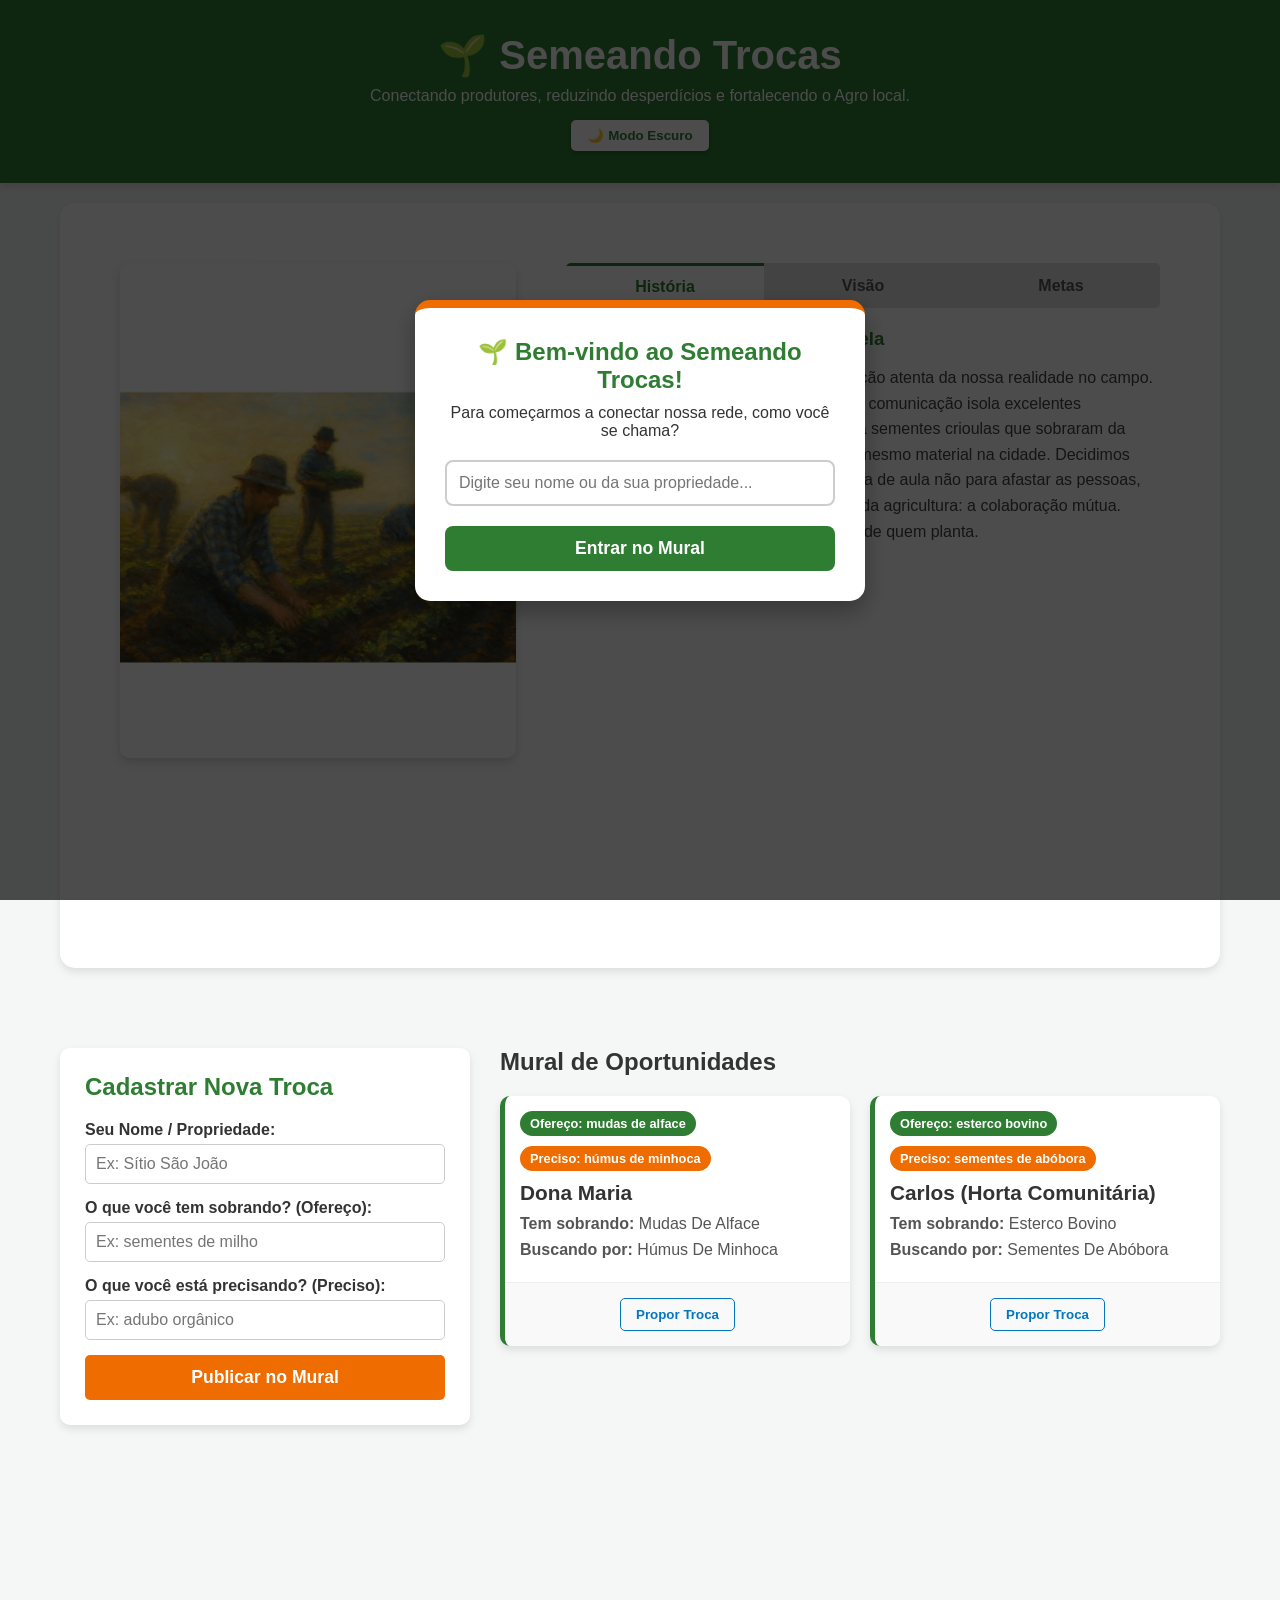
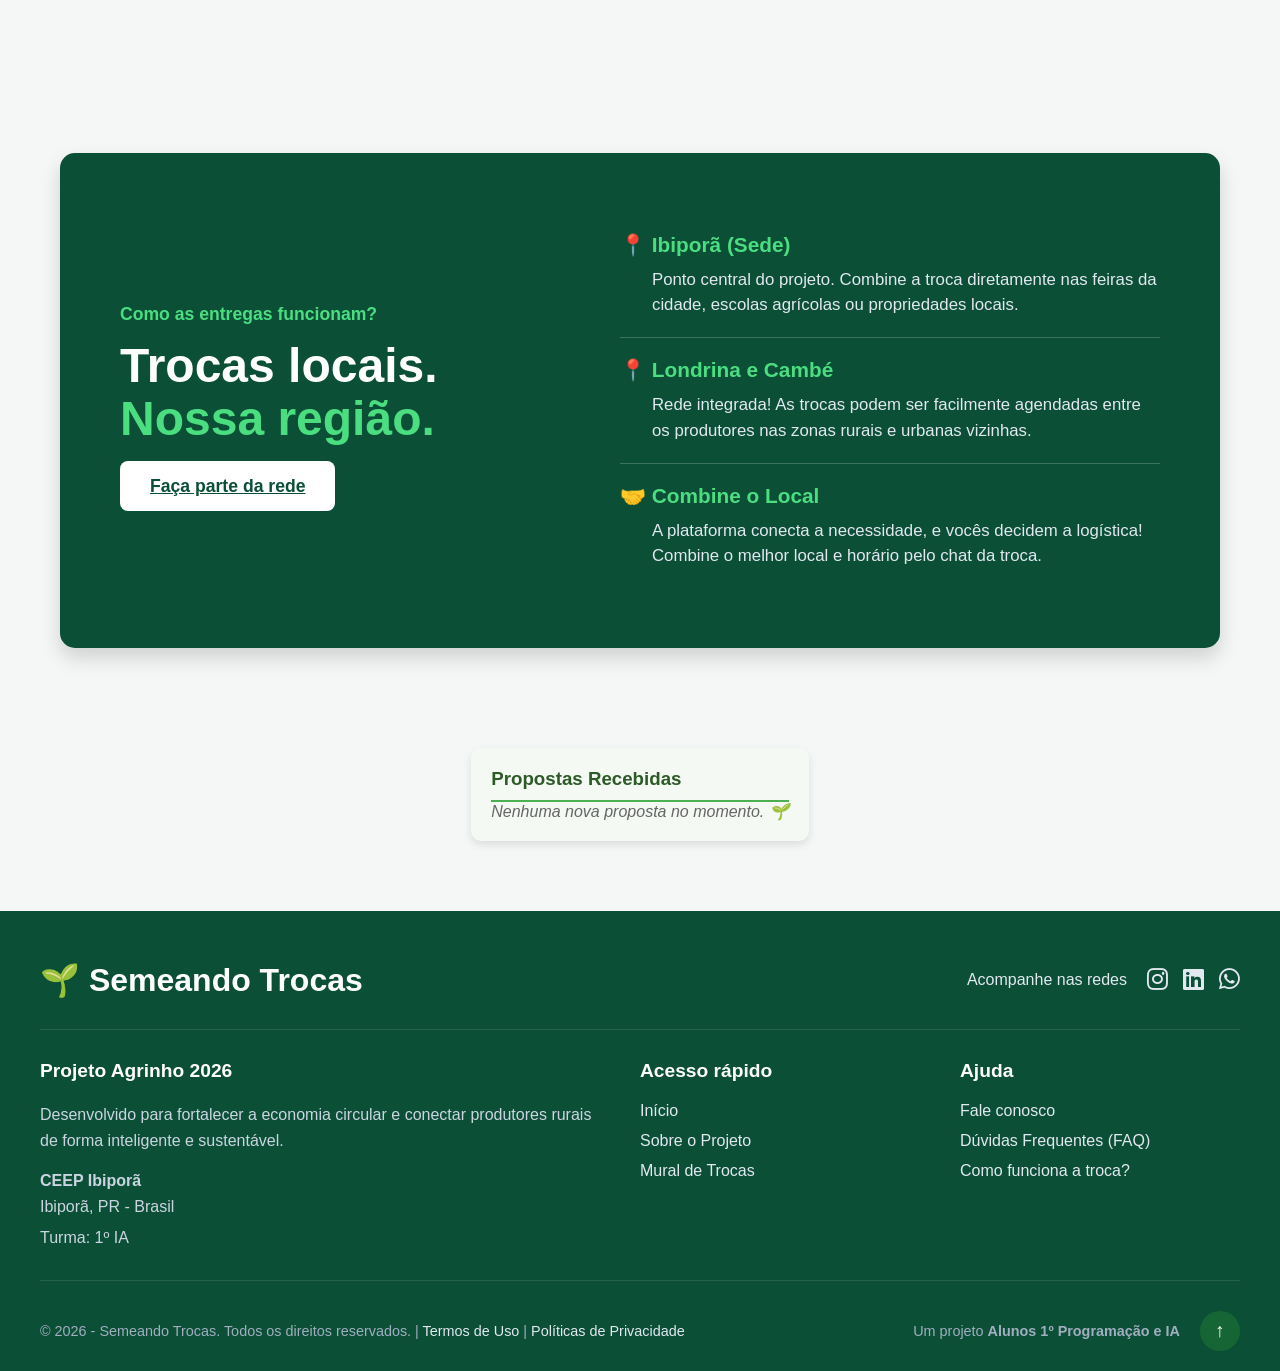
==== commit a768e46f: "Merge branch 'main' of https://github.com/figueirapaola-sketch/Projeto-Rafaelli-" ====
--- a/index.html
+++ b/index.html
@@ -6,12 +6,7 @@
     <meta name="viewport" content="width=device-width, initial-scale=1.0">
     <title>Semeando Trocas - Agrinho</title>
 
-<<<<<<< HEAD
-    <link rel="stylesheet" href="CSS/style.css">
-    
-=======
     <link rel="stylesheet" href="style.css">
->>>>>>> 7d304fe7017f94c941136caab9724c7af3760335
     <link rel="stylesheet" href="https://cdnjs.cloudflare.com/ajax/libs/font-awesome/6.4.0/css/all.min.css">
 </head>
 
@@ -47,7 +42,7 @@
 
         <section id="sobre" class="area-sobre">
             <div class="sobre-imagem">
-                <img src="ASSETS/Caminho na natureza.png" alt="Caminho na natureza">
+                <img src="Caminho na natureza.png" alt="Caminho na natureza">
             </div>
 
             <div class="sobre-tabs">
@@ -170,12 +165,8 @@
             <div class="rodape-meio">
                 <div class="rodape-coluna info-projeto">
                     <h3>Projeto Agrinho 2026</h3>
-<<<<<<< HEAD
-                    <p>Desenvolvido para fortalecer a economy circular e conectar produtores rurais de forma inteligente e sustentável.</p>
-=======
                     <p>Desenvolvido para fortalecer a economia circular e conectar produtores rurais de forma
                         inteligente e sustentável.</p>
->>>>>>> 7d304fe7017f94c941136caab9724c7af3760335
                     <p class="espaco-medio"><strong>CEEP Ibiporã</strong><br>Ibiporã, PR - Brasil</p>
                     <p class="espaco-pequeno">Turma: 1º IA</p>
                 </div>
@@ -214,16 +205,7 @@
         </div>
     </footer>
 
-    <div id="modal-alerta-novo" class="modal-novo-container">
-        <div class="modal-novo-conteudo">
-            <span id="btn-fechar-alerta-x-novo" class="modal-novo-fechar-x">&times;</span>
-            <h2 id="modal-alerta-titulo-novo">Título do Alerta</h2>
-            <p id="modal-alerta-mensagem-novo">Mensagem descritiva do alerta.</p>
-            <button id="btn-fechar-alerta-novo" class="btn-novo-ok-modal">Entendido</button>
-        </div>
-    </div>
-
-    <script src="JS/script.js"></script>
+    <script src="script.js"></script>
 </body>
 
 </html>
--- a/style.css
+++ b/style.css
@@ -0,0 +1,881 @@
+/* ==========================================
+   1. RESET E BASE
+   ========================================== */
+* {
+    margin: 0;
+    padding: 0;
+    box-sizing: border-box;
+    font-family: 'Segoe UI', Tahoma, Geneva, Verdana, sans-serif;
+}
+
+html {
+    scroll-behavior: smooth; /* Rolagem suave para o botão voltar ao topo */
+}
+
+body {
+    background-color: #f4f7f6;
+    color: #333;
+    transition: background-color 0.3s, color 0.3s;
+}
+
+header {
+    background-color: #2e7d32;
+    color: white;
+    text-align: center;
+    padding: 2rem 1rem;
+    box-shadow: 0 4px 6px rgba(0,0,0,0.1);
+}
+
+header h1 {
+    font-size: 2.5rem;
+    margin-bottom: 0.5rem;
+}
+
+.container {
+    display: flex;
+    flex-wrap: wrap;
+    max-width: 1200px;
+    margin: 20px auto;
+    padding: 0 20px;
+    gap: 30px;
+}
+
+/* ==========================================
+   2. CLASSES AUXILIARES E ELEMENTOS GERAIS
+   ========================================== */
+#btn-dark-mode {
+    margin-top: 15px;
+    padding: 8px 16px;
+    border-radius: 5px;
+    cursor: pointer;
+    border: none;
+    font-weight: bold;
+    background-color: #ffffff;
+    color: #2e7d32;
+    box-shadow: 0 2px 4px rgba(0,0,0,0.2);
+    transition: background 0.3s;
+}
+
+#btn-dark-mode:hover {
+    background-color: #e8f5e9;
+}
+
+.lista-metas {
+    margin-top: 10px;
+    padding-left: 20px;
+}
+
+/* Espaçamentos do Rodapé (substituindo o CSS inline) */
+.espaco-medio {
+    margin-top: 15px;
+}
+
+.espaco-pequeno {
+    margin-top: 5px;
+}
+
+.texto-credito {
+    font-size: 0.9rem;
+    color: #a0aec0;
+}
+
+/* ==========================================
+   3. SEÇÃO: SOBRE O PROJETO (GUIAS/TABS)
+   ========================================== */
+.area-sobre {
+    display: flex;
+    width: 100%;
+    gap: 50px;
+    background: white;
+    padding: 60px;
+    border-radius: 15px;
+    box-shadow: 0 4px 8px rgba(0,0,0,0.1);
+    margin-bottom: 50px;
+    align-items: stretch;
+    min-height: 85vh;
+}
+
+.sobre-imagem {
+    flex: 1;
+}
+
+.sobre-imagem img {
+    width: 100%;
+    border-radius: 10px;
+    object-fit: cover;
+    height: 55vh;
+    box-shadow: 0 4px 10px rgba(0,0,0,0.15);
+}
+
+.sobre-tabs {
+    flex: 1.5;
+}
+
+.tabs-header {
+    display: flex;
+    background: #e0e0e0;
+    border-radius: 5px;
+    overflow: hidden;
+    margin-bottom: 20px;
+}
+
+.tab-btn {
+    flex: 1;
+    padding: 12px;
+    border: none;
+    background: transparent;
+    cursor: pointer;
+    font-weight: bold;
+    color: #555;
+    font-size: 1rem;
+    transition: all 0.3s ease;
+}
+
+.tab-btn:hover {
+    background: #d5d5d5;
+}
+
+.tab-btn.active {
+    background: white;
+    color: #2e7d32;
+    border-top: 3px solid #2e7d32;
+}
+
+.tabs-body {
+    min-height: 250px;
+    display: flex;
+    flex-direction: column;
+}
+
+.tab-content {
+    display: none;
+    animation: fadeIn 0.4s ease-in-out;
+}
+
+.tab-content h3 {
+    color: #2e7d32;
+    margin-bottom: 15px;
+}
+
+.tab-content p, .tab-content ul {
+    line-height: 1.6;
+    color: #444;
+}
+
+.tab-content.active {
+    display: block;
+}
+
+@keyframes fadeIn {
+    from { opacity: 0; transform: translateY(5px); }
+    to { opacity: 1; transform: translateY(0); }
+}
+
+/* ==========================================
+   4. SEÇÃO: LOGÍSTICA E REGIÕES
+   ========================================== */
+.area-regioes {
+    display: flex;
+    width: 100%;
+    background-color: #0b4f36;
+    color: white;
+    padding: 60px;
+    border-radius: 15px;
+    box-shadow: 0 10px 20px rgba(0,0,0,0.15);
+    margin-bottom: 50px;
+    gap: 50px;
+    align-items: center;
+}
+
+.regioes-texto {
+    flex: 1;
+}
+
+.subtitulo-regiao {
+    color: #4ade80;
+    font-weight: bold;
+    margin-bottom: 15px;
+    font-size: 1.1rem;
+}
+
+.regioes-texto h2 {
+    font-size: 3rem;
+    line-height: 1.1;
+    margin-bottom: 30px;
+}
+
+.destaque-verde {
+    color: #4ade80;
+}
+
+.btn-regiao {
+    background-color: white;
+    color: #0b4f36;
+    padding: 15px 30px;
+    border: none;
+    border-radius: 8px;
+    font-size: 1.1rem;
+    font-weight: bold;
+    cursor: pointer;
+    transition: background 0.3s, transform 0.2s;
+}
+
+.btn-regiao:hover {
+    background-color: #e0e0e0;
+    transform: scale(1.05);
+}
+
+.regioes-lista {
+    flex: 1.2;
+    display: flex;
+    flex-direction: column;
+}
+
+.item-regiao {
+    padding: 20px 0;
+    border-bottom: 1px solid rgba(255, 255, 255, 0.2);
+}
+
+/* Remove a linha debaixo do último item (substituindo o CSS inline) */
+.item-regiao.sem-borda {
+    border-bottom: none;
+}
+
+.item-regiao h3 {
+    color: #4ade80;
+    font-size: 1.3rem;
+    margin-bottom: 10px;
+    display: flex;
+    align-items: center;
+    gap: 10px;
+}
+
+.item-regiao p {
+    color: #e2e8f0;
+    line-height: 1.5;
+    font-size: 1.05rem;
+    padding-left: 32px;
+}
+
+/* ==========================================
+   5. ÁREA DE CADASTRO E MURAL
+   ========================================== */
+.area-cadastro {
+    flex: 1;
+    min-width: 300px;
+    background: white;
+    padding: 25px;
+    border-radius: 10px;
+    box-shadow: 0 4px 8px rgba(0,0,0,0.1);
+    height: fit-content;
+}
+
+.area-cadastro h2 {
+    margin-bottom: 20px;
+    color: #2e7d32;
+}
+
+.grupo-form {
+    margin-bottom: 15px;
+}
+
+.grupo-form label {
+    display: block;
+    margin-bottom: 5px;
+    font-weight: bold;
+}
+
+.grupo-form input {
+    width: 100%;
+    padding: 10px;
+    border: 1px solid #ccc;
+    border-radius: 5px;
+    font-size: 1rem;
+}
+
+.btn-cadastrar {
+    width: 100%;
+    padding: 12px;
+    background-color: #ef6c00;
+    color: white;
+    border: none;
+    border-radius: 5px;
+    font-size: 1.1rem;
+    font-weight: bold;
+    cursor: pointer;
+    transition: background 0.3s;
+}
+
+.btn-cadastrar:hover {
+    background-color: #e65100;
+}
+
+.area-mural {
+    flex: 2;
+    min-width: 300px;
+    min-height: 75vh; /* Faz o mural ocupar pelo menos 75% da altura da tela */
+}
+
+.titulo-mural {
+    margin-bottom: 20px;
+    color: #333;
+}
+
+.mural-grid {
+    display: grid;
+    grid-template-columns: repeat(auto-fit, minmax(280px, 1fr));
+    gap: 20px;
+}
+
+.card {
+    background: white;
+    border-radius: 10px;
+    box-shadow: 0 4px 8px rgba(0,0,0,0.1);
+    overflow: hidden;
+    display: flex;
+    flex-direction: column;
+    border-left: 5px solid #2e7d32;
+}
+
+.card-header { padding: 15px 15px 0 15px; }
+
+.badge {
+    padding: 5px 10px;
+    color: white;
+    font-size: 0.8rem;
+    font-weight: bold;
+    border-radius: 15px;
+    display: inline-block;
+    margin-right: 5px;
+    margin-bottom: 10px;
+}
+
+.badge.oferece { background-color: #2e7d32; }
+.badge.precisa { background-color: #ef6c00; }
+
+.card-body {
+    padding: 0 15px 15px 15px;
+    flex-grow: 1;
+}
+
+.card-body h3 {
+    margin-bottom: 10px;
+    font-size: 1.3rem;
+}
+
+.card-body p {
+    margin-bottom: 8px;
+    color: #555;
+}
+
+.card-footer {
+    padding: 15px;
+    background-color: #f9f9f9;
+    border-top: 1px solid #eee;
+    text-align: center;
+}
+
+.btn-trocar {
+    background-color: transparent;
+    color: #0277bd;
+    border: 1px solid #0277bd;
+    padding: 8px 15px;
+    border-radius: 5px;
+    cursor: pointer;
+    font-weight: bold;
+    transition: all 0.3s;
+}
+
+.btn-trocar:hover {
+    background-color: #0277bd;
+    color: white;
+}
+
+/* ==========================================
+   6. MODAL DE BOAS VINDAS (POP-UP)
+   ========================================== */
+.modal-overlay {
+    position: fixed;
+    top: 0; left: 0; width: 100%; height: 100%;
+    background-color: rgba(0, 0, 0, 0.7);
+    display: flex;
+    justify-content: center;
+    align-items: center;
+    z-index: 1000;
+    opacity: 0;
+    visibility: hidden;
+    transition: opacity 0.4s ease;
+}
+
+.modal-overlay.mostrar {
+    opacity: 1;
+    visibility: visible;
+}
+
+.modal-conteudo {
+    background: white;
+    padding: 30px;
+    border-radius: 15px;
+    text-align: center;
+    max-width: 450px;
+    width: 90%;
+    box-shadow: 0 10px 25px rgba(0,0,0,0.3);
+    border-top: 8px solid #ef6c00;
+    transform: translateY(-20px);
+    transition: transform 0.4s ease;
+}
+
+.modal-overlay.mostrar .modal-conteudo { transform: translateY(0); }
+
+.modal-conteudo h2 { color: #2e7d32; margin-bottom: 10px; }
+
+.modal-conteudo input {
+    width: 100%;
+    padding: 12px;
+    margin: 20px 0;
+    border: 2px solid #ccc;
+    border-radius: 8px;
+    font-size: 1rem;
+}
+
+.modal-conteudo button {
+    background-color: #2e7d32;
+    color: white;
+    border: none;
+    padding: 12px 25px;
+    border-radius: 8px;
+    font-size: 1.1rem;
+    cursor: pointer;
+    font-weight: bold;
+    width: 100%;
+    transition: background 0.3s;
+}
+
+.modal-conteudo button:hover { background-color: #1b5e20; }
+
+/* ==========================================
+   7. RODAPÉ (FOOTER)
+   ========================================== */
+.rodape-principal {
+    background-color: #0b4f36;
+    color: #e2e8f0;
+    padding: 50px 20px 20px 20px;
+    margin-top: 50px;
+}
+
+.container-rodape {
+    max-width: 1200px;
+    margin: 0 auto;
+}
+
+.rodape-principal a {
+    color: #e2e8f0;
+    text-decoration: none;
+    transition: color 0.3s;
+}
+
+.rodape-principal a:hover {
+    color: #4ade80;
+}
+
+.rodape-topo {
+    display: flex;
+    justify-content: space-between;
+    align-items: center;
+    margin-bottom: 30px;
+}
+
+.rodape-logo h2 { color: white; font-size: 2rem; }
+
+.rodape-redes {
+    display: flex;
+    align-items: center;
+    gap: 20px;
+}
+
+.icones-redes {
+    display: flex;
+    gap: 15px;
+    font-size: 1.5rem;
+}
+
+.divisor-rodape {
+    border: none;
+    border-top: 1px solid rgba(255, 255, 255, 0.1);
+    margin: 30px 0;
+}
+
+.rodape-meio {
+    display: flex;
+    justify-content: space-between;
+    flex-wrap: wrap;
+    gap: 40px;
+}
+
+.rodape-coluna h3 {
+    color: white;
+    margin-bottom: 20px;
+    font-size: 1.2rem;
+}
+
+.info-projeto { flex: 2; min-width: 300px; }
+.info-projeto p { line-height: 1.6; color: #cbd5e1; }
+.links-rapidos, .links-ajuda { flex: 1; min-width: 150px; }
+.rodape-coluna ul { list-style: none; padding: 0; }
+.rodape-coluna ul li { margin-bottom: 12px; }
+
+.rodape-base {
+    display: flex;
+    justify-content: space-between;
+    align-items: center;
+    flex-wrap: wrap;
+    gap: 20px;
+    font-size: 0.9rem;
+    color: #a0aec0;
+}
+
+.rodape-marca {
+    display: flex;
+    align-items: center;
+    gap: 20px;
+}
+
+.btn-voltar-topo {
+    background-color: #166534;
+    color: white;
+    border: none;
+    width: 40px;
+    height: 40px;
+    border-radius: 50%;
+    font-size: 1.2rem;
+    cursor: pointer;
+    transition: background 0.3s, transform 0.2s;
+    display: flex;
+    justify-content: center;
+    align-items: center;
+}
+
+.btn-voltar-topo:hover {
+    background-color: #4ade80;
+    color: #0b4f36;
+    transform: translateY(-3px);
+}
+
+/* ==========================================
+   8. MODO ESCURO (DARK MODE)
+   ========================================== */
+body.dark-mode {
+    background-color: #121212;
+    color: #e0e0e0;
+}
+
+body.dark-mode .card, 
+body.dark-mode .area-cadastro,
+body.dark-mode .area-sobre {
+    background: #1e1e1e;
+    color: #e0e0e0;
+    box-shadow: 0 4px 8px rgba(255,255,255,0.05);
+}
+
+body.dark-mode h2, 
+body.dark-mode .card-body h3,
+body.dark-mode .titulo-mural,
+body.dark-mode .tab-content h3 {
+    color: #81c784; 
+}
+
+body.dark-mode .card-body p, 
+body.dark-mode .tab-content p,
+body.dark-mode .tab-content ul {
+    color: #bbb;
+}
+
+body.dark-mode .card-footer {
+    background-color: #2c2c2c;
+    border-top: 1px solid #444;
+}
+
+body.dark-mode .modal-conteudo {
+    background: #1e1e1e;
+    color: #e0e0e0;
+    border-color: #444;
+}
+
+body.dark-mode input {
+    background-color: #333;
+    color: white;
+    border: 1px solid #555;
+}
+
+body.dark-mode .tabs-header { background: #333; }
+body.dark-mode .tab-btn { color: #aaa; }
+body.dark-mode .tab-btn:hover { background: #444; }
+body.dark-mode .tab-btn.active { 
+    background: #1e1e1e; 
+    color: #81c784; 
+    border-top-color: #81c784; 
+}
+
+body.dark-mode #btn-dark-mode {
+    background-color: #1e1e1e;
+    color: #81c784;
+    border: 1px solid #444;
+}
+
+body.dark-mode #btn-dark-mode:hover {
+    background-color: #333;
+}
+
+/* ==========================================
+   9. RESPONSIVIDADE (MEDIA QUERIES)
+   ========================================== */
+@media (max-width: 768px) {
+    .container { flex-direction: column; }
+    .area-cadastro, .area-mural, .area-sobre { width: 100%; }
+    
+    .area-sobre { 
+        flex-direction: column; 
+        min-height: auto; 
+        padding: 30px; 
+    }
+    
+    .sobre-imagem img { height: auto; }
+    header h1 { font-size: 2rem; }
+
+    .area-regioes {
+    display: flex;
+    width: 100%;
+    background-color: #0b4f36;
+    color: white;
+    padding: 60px;
+    border-radius: 15px;
+    box-shadow: 0 10px 20px rgba(0,0,0,0.15);
+    margin-top: 10vh; /* Empurra a parte verde bem mais para baixo */
+    margin-bottom: 50px;
+    gap: 50px;
+    align-items: center;
+}
+    
+    .regioes-texto h2 { font-size: 2.2rem; }
+    .item-regiao p { padding-left: 0; }
+    .item-regiao h3 { justify-content: center; }
+
+    .rodape-topo, .rodape-meio, .rodape-base {
+        flex-direction: column;
+        text-align: center;
+        gap: 20px;
+    }
+}
+
+/* ==========================================
+   AJUSTE DE NAVEGAÇÃO DOS LINKS ÂNCORA
+   ========================================== */
+#sobre,
+#mural-trocas {
+    scroll-margin-top: 60px; /* Cria uma margem invisível no topo para o link não cortar o título */
+}
+
+
+/* ==========================================
+   10. PÁGINA DE CADASTRO (cadastro.html)
+   ========================================== */
+.container-cadastro {
+    justify-content: center;
+    margin-top: 50px;
+    min-height: 50vh;
+}
+
+.area-cadastro-pagina {
+    flex: none; /* Remove o comportamento flex padrão da página principal */
+    width: 100%;
+    max-width: 600px; /* Impede que o formulário fique largo demais */
+}
+
+.mt-20 {
+    margin-top: 20px;
+}
+
+.voltar-container {
+    text-align: center;
+    margin-top: 20px;
+}
+
+.link-voltar {
+    color: #2e7d32;
+    font-weight: bold;
+    text-decoration: none;
+    transition: color 0.3s;
+}
+
+.link-voltar:hover {
+    color: #1b5e20;
+    text-decoration: underline;
+}
+
+/* Ajuste do link de voltar para o Modo Escuro */
+body.dark-mode .link-voltar {
+    color: #81c784;
+}
+
+body.dark-mode .link-voltar:hover {
+    color: #a5d6a7;
+}
+
+/* ==========================================
+   11. PÁGINA DE AJUDA (ajuda.html)
+   ========================================== */
+.area-ajuda {
+    min-height: auto; /* Remove a altura gigante da página inicial */
+    padding: 40px;
+}
+
+.texto-ajuda {
+    width: 100%;
+}
+
+.pergunta-faq h3 {
+    margin-bottom: 8px;
+}
+
+.pergunta-faq p {
+    color: #555;
+    line-height: 1.5;
+}
+
+body.dark-mode .pergunta-faq p {
+    color: #bbb;
+}
+
+body.dark-mode textarea {
+    background-color: #333;
+    color: white;
+    border: 1px solid #555;
+}
+
+/* Garante que os links parem no enquadramento perfeito */
+#como-funciona, #faq, #fale-conosco {
+    scroll-margin-top: 40px;
+}
+
+/* ==========================================
+   12. STATUS: EM NEGOCIAÇÃO
+   ========================================== */
+.btn-negociacao {
+    background-color: #f59e0b; /* Laranja de espera */
+    color: white;
+    border-color: #f59e0b;
+    cursor: not-allowed;
+    opacity: 0.9;
+}
+
+.btn-negociacao:hover {
+    background-color: #f59e0b;
+    color: white;
+    transform: none; /* Remove o efeito de crescer */
+}
+
+/* =========================================
+   ESTILOS DAS NOTIFICAÇÕES E NOVOS BOTÕES
+========================================= */
+
+/* Botões do Mural quando a proposta já foi feita */
+.btn-em-analise {
+    background-color: #f39c12;
+    color: white;
+    border: none;
+    padding: 8px 12px;
+    border-radius: 5px;
+    cursor: default;
+    font-weight: bold;
+}
+
+.btn-cancelar {
+    background-color: #e74c3c;
+    color: white;
+    border: none;
+    padding: 8px 12px;
+    border-radius: 5px;
+    cursor: pointer;
+    margin-left: 5px;
+    font-weight: bold;
+    transition: background 0.3s;
+}
+
+.btn-cancelar:hover {
+    background-color: #c0392b;
+}
+
+/* Painel de Notificações */
+#painel-notificacoes {
+    margin: 20px auto;
+    max-width: 800px;
+    padding: 20px;
+    background-color: #f4f9f4;
+    border-radius: 10px;
+    box-shadow: 0 4px 8px rgba(0,0,0,0.1);
+}
+
+.titulo-notificacao {
+    color: #2d5a27;
+    border-bottom: 2px solid #4CAF50;
+    padding-bottom: 10px;
+    margin-top: 0;
+}
+
+.notificacao-vazia {
+    color: #666;
+    font-style: italic;
+}
+
+.card-notificacao {
+    border: 1px solid #cce5cc;
+    padding: 15px;
+    margin-top: 15px;
+    border-radius: 8px;
+    background-color: #ffffff;
+    display: flex;
+    justify-content: space-between;
+    align-items: center;
+    flex-wrap: wrap;
+    gap: 10px;
+}
+
+.texto-notificacao {
+    margin: 0;
+    color: #333;
+}
+
+.botoes-notificacao {
+    display: flex;
+    gap: 10px;
+}
+
+.btn-aceitar-notificacao {
+    background-color: #4CAF50;
+    color: white;
+    border: none;
+    padding: 8px 16px;
+    border-radius: 5px;
+    cursor: pointer;
+    font-weight: bold;
+    transition: background 0.3s;
+}
+
+.btn-aceitar-notificacao:hover {
+    background-color: #45a049;
+}
+
+.btn-recusar-notificacao {
+    background-color: #e53935;
+    color: white;
+    border: none;
+    padding: 8px 16px;
+    border-radius: 5px;
+    cursor: pointer;
+    font-weight: bold;
+    transition: background 0.3s;
+}
+
+.btn-recusar-notificacao:hover {
+    background-color: #c62828;
+}
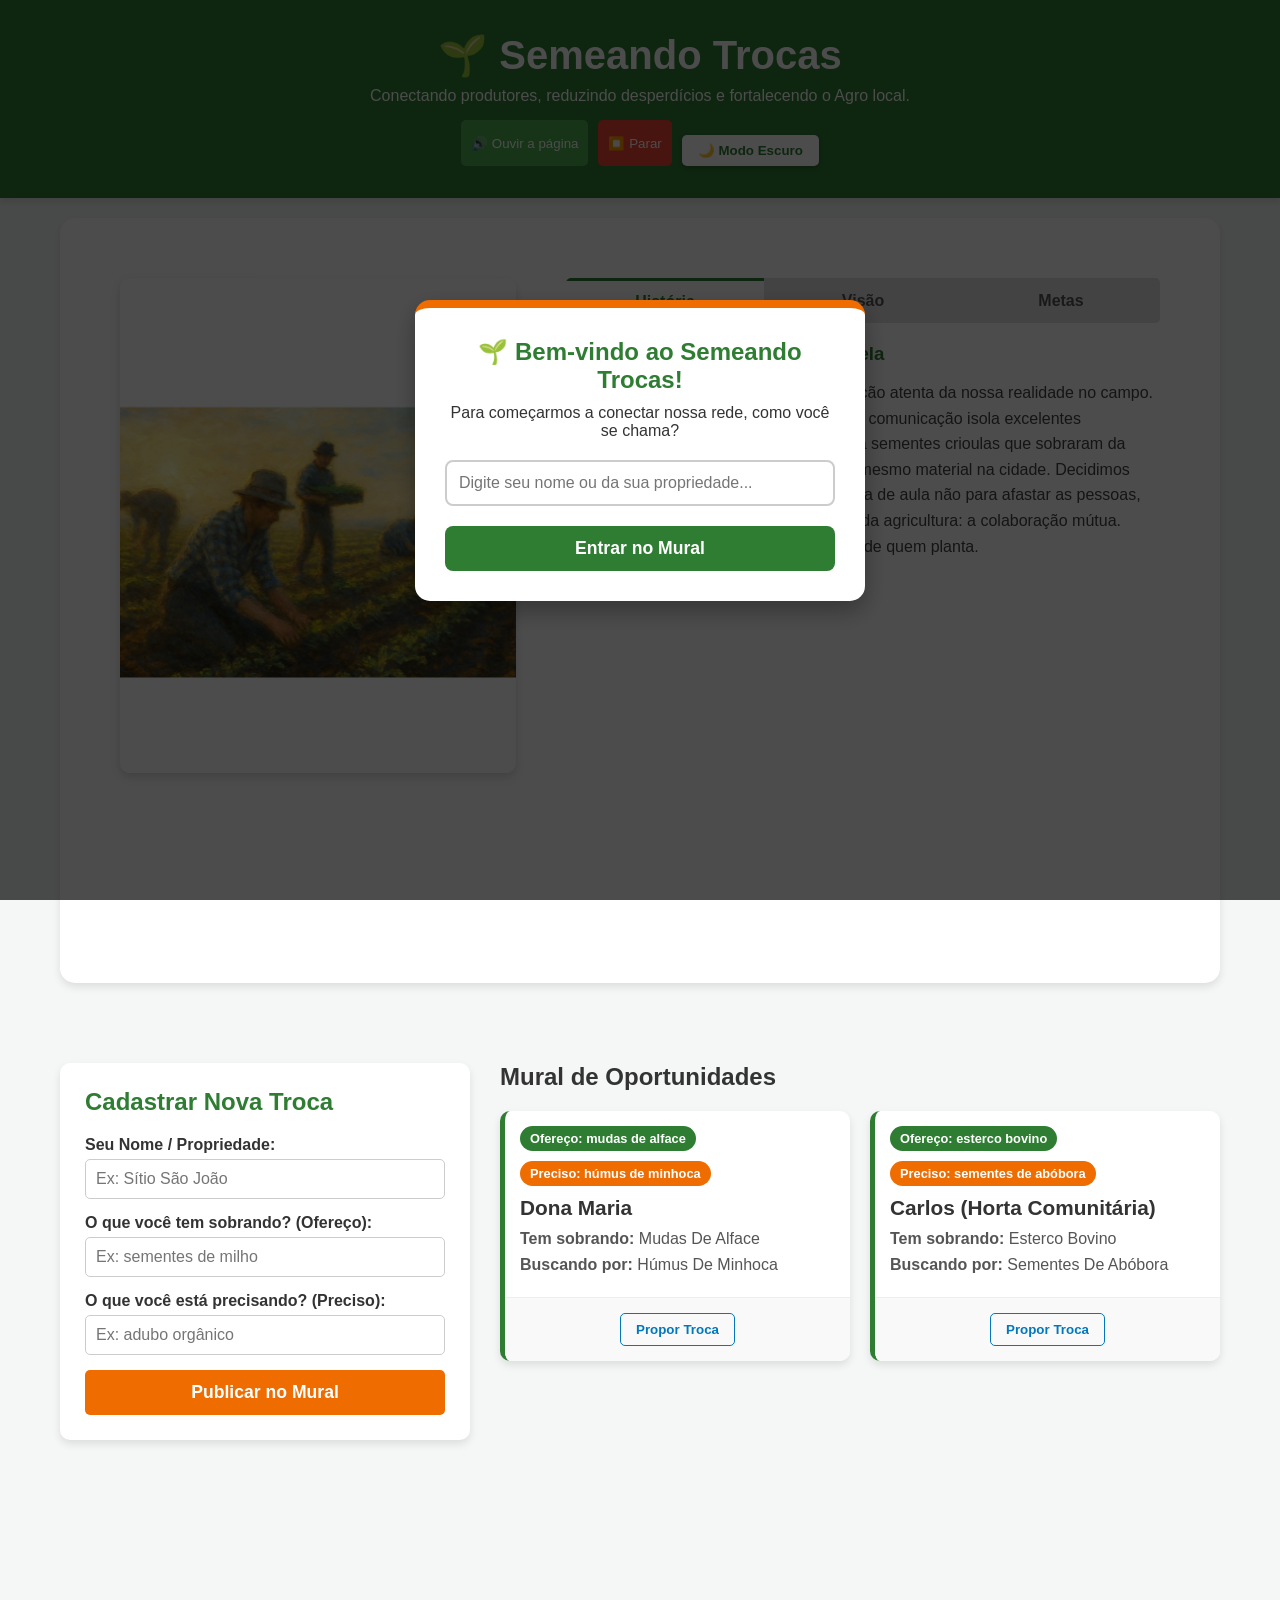
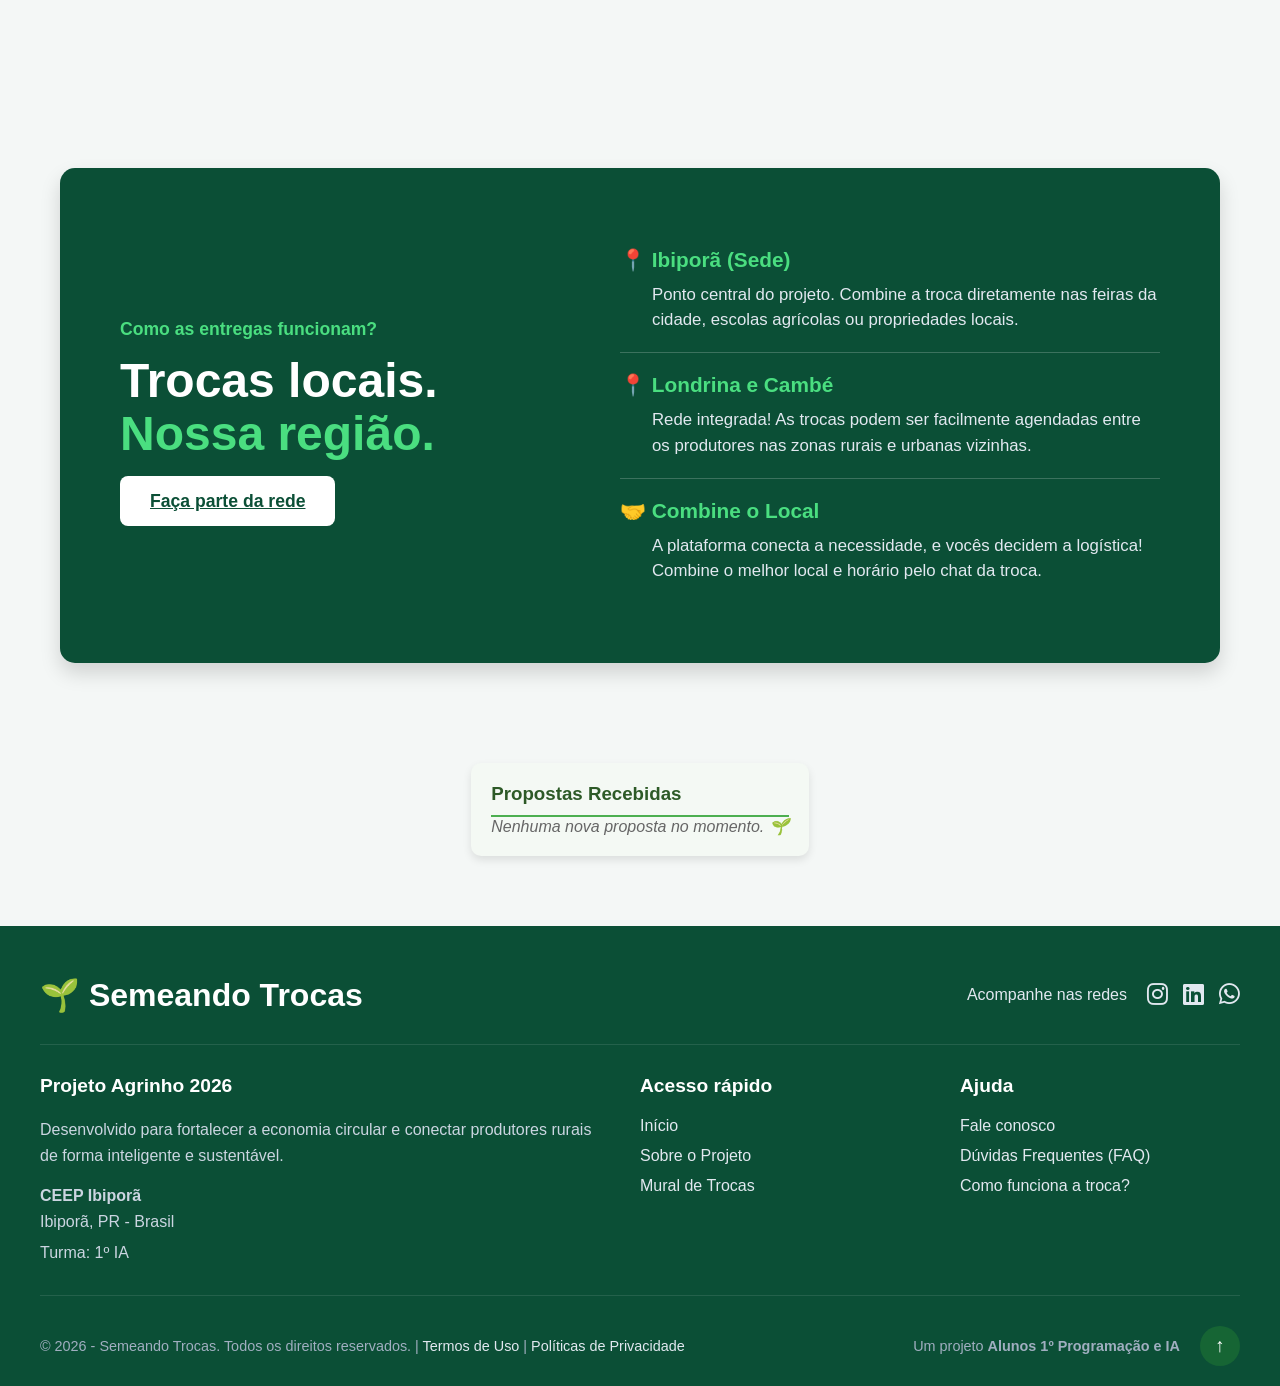
==== commit 1cbb8ce3: "Adicionando botões de escuta - acessibilidade" ====
--- a/index.html
+++ b/index.html
@@ -33,16 +33,26 @@
         <h1>🌱 Semeando Trocas</h1>
         <p>Conectando produtores, reduzindo desperdícios e fortalecendo o Agro local.</p>
 
-        <button id="btn-dark-mode">
-            🌙 Modo Escuro
-        </button>
+        <!-- AQUI FORAM ADICIONADOS OS BOTÕES DE ACESSIBILIDADE E AGRUPADOS COM O DARK MODE -->
+        <div style="display: flex; gap: 10px; justify-content: center; margin-top: 15px; flex-wrap: wrap;">
+            <button id="botao-ler" style="background-color: #4CAF50; color: white; border: none; padding: 10px; border-radius: 5px; cursor: pointer;">
+                🔊 Ouvir a página
+            </button>
+            <button id="botao-parar" style="background-color: #f44336; color: white; border: none; padding: 10px; border-radius: 5px; cursor: pointer;">
+                ⏹️ Parar
+            </button>
+            <button id="btn-dark-mode">
+                🌙 Modo Escuro
+            </button>
+        </div>
     </header>
 
-    <div class="container">
+    <!-- AQUI FOI ADICIONADO O ID "conteudo-projeto" PARA O LEITOR SABER O QUE LER -->
+    <div class="container" id="conteudo-projeto">
 
         <section id="sobre" class="area-sobre">
             <div class="sobre-imagem">
-                <img src="Caminho na natureza.png" alt="Caminho na natureza">
+                <img src="ASSETS/Caminho na natureza.png" alt="Caminho na natureza">
             </div>
 
             <div class="sobre-tabs">
--- a/style.css
+++ b/style.css
@@ -1,881 +1,876 @@
-/* ==========================================
-   1. RESET E BASE
-   ========================================== */
-* {
-    margin: 0;
-    padding: 0;
-    box-sizing: border-box;
-    font-family: 'Segoe UI', Tahoma, Geneva, Verdana, sans-serif;
-}
-
-html {
-    scroll-behavior: smooth; /* Rolagem suave para o botão voltar ao topo */
-}
-
-body {
-    background-color: #f4f7f6;
-    color: #333;
-    transition: background-color 0.3s, color 0.3s;
-}
-
-header {
-    background-color: #2e7d32;
-    color: white;
-    text-align: center;
-    padding: 2rem 1rem;
-    box-shadow: 0 4px 6px rgba(0,0,0,0.1);
-}
-
-header h1 {
-    font-size: 2.5rem;
-    margin-bottom: 0.5rem;
-}
-
-.container {
-    display: flex;
-    flex-wrap: wrap;
-    max-width: 1200px;
-    margin: 20px auto;
-    padding: 0 20px;
-    gap: 30px;
-}
-
-/* ==========================================
-   2. CLASSES AUXILIARES E ELEMENTOS GERAIS
-   ========================================== */
-#btn-dark-mode {
-    margin-top: 15px;
-    padding: 8px 16px;
-    border-radius: 5px;
-    cursor: pointer;
-    border: none;
-    font-weight: bold;
-    background-color: #ffffff;
-    color: #2e7d32;
-    box-shadow: 0 2px 4px rgba(0,0,0,0.2);
-    transition: background 0.3s;
-}
-
-#btn-dark-mode:hover {
-    background-color: #e8f5e9;
-}
-
-.lista-metas {
-    margin-top: 10px;
-    padding-left: 20px;
-}
-
-/* Espaçamentos do Rodapé (substituindo o CSS inline) */
-.espaco-medio {
-    margin-top: 15px;
-}
-
-.espaco-pequeno {
-    margin-top: 5px;
-}
-
-.texto-credito {
-    font-size: 0.9rem;
-    color: #a0aec0;
-}
-
-/* ==========================================
-   3. SEÇÃO: SOBRE O PROJETO (GUIAS/TABS)
-   ========================================== */
-.area-sobre {
-    display: flex;
-    width: 100%;
-    gap: 50px;
-    background: white;
-    padding: 60px;
-    border-radius: 15px;
-    box-shadow: 0 4px 8px rgba(0,0,0,0.1);
-    margin-bottom: 50px;
-    align-items: stretch;
-    min-height: 85vh;
-}
-
-.sobre-imagem {
-    flex: 1;
-}
-
-.sobre-imagem img {
-    width: 100%;
-    border-radius: 10px;
-    object-fit: cover;
-    height: 55vh;
-    box-shadow: 0 4px 10px rgba(0,0,0,0.15);
-}
-
-.sobre-tabs {
-    flex: 1.5;
-}
-
-.tabs-header {
-    display: flex;
-    background: #e0e0e0;
-    border-radius: 5px;
-    overflow: hidden;
-    margin-bottom: 20px;
-}
-
-.tab-btn {
-    flex: 1;
-    padding: 12px;
-    border: none;
-    background: transparent;
-    cursor: pointer;
-    font-weight: bold;
-    color: #555;
-    font-size: 1rem;
-    transition: all 0.3s ease;
-}
-
-.tab-btn:hover {
-    background: #d5d5d5;
-}
-
-.tab-btn.active {
-    background: white;
-    color: #2e7d32;
-    border-top: 3px solid #2e7d32;
-}
-
-.tabs-body {
-    min-height: 250px;
-    display: flex;
-    flex-direction: column;
-}
-
-.tab-content {
-    display: none;
-    animation: fadeIn 0.4s ease-in-out;
-}
-
-.tab-content h3 {
-    color: #2e7d32;
-    margin-bottom: 15px;
-}
-
-.tab-content p, .tab-content ul {
-    line-height: 1.6;
-    color: #444;
-}
-
-.tab-content.active {
-    display: block;
-}
-
-@keyframes fadeIn {
-    from { opacity: 0; transform: translateY(5px); }
-    to { opacity: 1; transform: translateY(0); }
-}
-
-/* ==========================================
-   4. SEÇÃO: LOGÍSTICA E REGIÕES
-   ========================================== */
-.area-regioes {
-    display: flex;
-    width: 100%;
-    background-color: #0b4f36;
-    color: white;
-    padding: 60px;
-    border-radius: 15px;
-    box-shadow: 0 10px 20px rgba(0,0,0,0.15);
-    margin-bottom: 50px;
-    gap: 50px;
-    align-items: center;
-}
-
-.regioes-texto {
-    flex: 1;
-}
-
-.subtitulo-regiao {
-    color: #4ade80;
-    font-weight: bold;
-    margin-bottom: 15px;
-    font-size: 1.1rem;
-}
-
-.regioes-texto h2 {
-    font-size: 3rem;
-    line-height: 1.1;
-    margin-bottom: 30px;
-}
-
-.destaque-verde {
-    color: #4ade80;
-}
-
-.btn-regiao {
-    background-color: white;
-    color: #0b4f36;
-    padding: 15px 30px;
-    border: none;
-    border-radius: 8px;
-    font-size: 1.1rem;
-    font-weight: bold;
-    cursor: pointer;
-    transition: background 0.3s, transform 0.2s;
-}
-
-.btn-regiao:hover {
-    background-color: #e0e0e0;
-    transform: scale(1.05);
-}
-
-.regioes-lista {
-    flex: 1.2;
-    display: flex;
-    flex-direction: column;
-}
-
-.item-regiao {
-    padding: 20px 0;
-    border-bottom: 1px solid rgba(255, 255, 255, 0.2);
-}
-
-/* Remove a linha debaixo do último item (substituindo o CSS inline) */
-.item-regiao.sem-borda {
-    border-bottom: none;
-}
-
-.item-regiao h3 {
-    color: #4ade80;
-    font-size: 1.3rem;
-    margin-bottom: 10px;
-    display: flex;
-    align-items: center;
-    gap: 10px;
-}
-
-.item-regiao p {
-    color: #e2e8f0;
-    line-height: 1.5;
-    font-size: 1.05rem;
-    padding-left: 32px;
-}
-
-/* ==========================================
-   5. ÁREA DE CADASTRO E MURAL
-   ========================================== */
-.area-cadastro {
-    flex: 1;
-    min-width: 300px;
-    background: white;
-    padding: 25px;
-    border-radius: 10px;
-    box-shadow: 0 4px 8px rgba(0,0,0,0.1);
-    height: fit-content;
-}
-
-.area-cadastro h2 {
-    margin-bottom: 20px;
-    color: #2e7d32;
-}
-
-.grupo-form {
-    margin-bottom: 15px;
-}
-
-.grupo-form label {
-    display: block;
-    margin-bottom: 5px;
-    font-weight: bold;
-}
-
-.grupo-form input {
-    width: 100%;
-    padding: 10px;
-    border: 1px solid #ccc;
-    border-radius: 5px;
-    font-size: 1rem;
-}
-
-.btn-cadastrar {
-    width: 100%;
-    padding: 12px;
-    background-color: #ef6c00;
-    color: white;
-    border: none;
-    border-radius: 5px;
-    font-size: 1.1rem;
-    font-weight: bold;
-    cursor: pointer;
-    transition: background 0.3s;
-}
-
-.btn-cadastrar:hover {
-    background-color: #e65100;
-}
-
-.area-mural {
-    flex: 2;
-    min-width: 300px;
-    min-height: 75vh; /* Faz o mural ocupar pelo menos 75% da altura da tela */
-}
-
-.titulo-mural {
-    margin-bottom: 20px;
-    color: #333;
-}
-
-.mural-grid {
-    display: grid;
-    grid-template-columns: repeat(auto-fit, minmax(280px, 1fr));
-    gap: 20px;
-}
-
-.card {
-    background: white;
-    border-radius: 10px;
-    box-shadow: 0 4px 8px rgba(0,0,0,0.1);
-    overflow: hidden;
-    display: flex;
-    flex-direction: column;
-    border-left: 5px solid #2e7d32;
-}
-
-.card-header { padding: 15px 15px 0 15px; }
-
-.badge {
-    padding: 5px 10px;
-    color: white;
-    font-size: 0.8rem;
-    font-weight: bold;
-    border-radius: 15px;
-    display: inline-block;
-    margin-right: 5px;
-    margin-bottom: 10px;
-}
-
-.badge.oferece { background-color: #2e7d32; }
-.badge.precisa { background-color: #ef6c00; }
-
-.card-body {
-    padding: 0 15px 15px 15px;
-    flex-grow: 1;
-}
-
-.card-body h3 {
-    margin-bottom: 10px;
-    font-size: 1.3rem;
-}
-
-.card-body p {
-    margin-bottom: 8px;
-    color: #555;
-}
-
-.card-footer {
-    padding: 15px;
-    background-color: #f9f9f9;
-    border-top: 1px solid #eee;
-    text-align: center;
-}
-
-.btn-trocar {
-    background-color: transparent;
-    color: #0277bd;
-    border: 1px solid #0277bd;
-    padding: 8px 15px;
-    border-radius: 5px;
-    cursor: pointer;
-    font-weight: bold;
-    transition: all 0.3s;
-}
-
-.btn-trocar:hover {
-    background-color: #0277bd;
-    color: white;
-}
-
-/* ==========================================
-   6. MODAL DE BOAS VINDAS (POP-UP)
-   ========================================== */
-.modal-overlay {
-    position: fixed;
-    top: 0; left: 0; width: 100%; height: 100%;
-    background-color: rgba(0, 0, 0, 0.7);
-    display: flex;
-    justify-content: center;
-    align-items: center;
-    z-index: 1000;
-    opacity: 0;
-    visibility: hidden;
-    transition: opacity 0.4s ease;
-}
-
-.modal-overlay.mostrar {
-    opacity: 1;
-    visibility: visible;
-}
-
-.modal-conteudo {
-    background: white;
-    padding: 30px;
-    border-radius: 15px;
-    text-align: center;
-    max-width: 450px;
-    width: 90%;
-    box-shadow: 0 10px 25px rgba(0,0,0,0.3);
-    border-top: 8px solid #ef6c00;
-    transform: translateY(-20px);
-    transition: transform 0.4s ease;
-}
-
-.modal-overlay.mostrar .modal-conteudo { transform: translateY(0); }
-
-.modal-conteudo h2 { color: #2e7d32; margin-bottom: 10px; }
-
-.modal-conteudo input {
-    width: 100%;
-    padding: 12px;
-    margin: 20px 0;
-    border: 2px solid #ccc;
-    border-radius: 8px;
-    font-size: 1rem;
-}
-
-.modal-conteudo button {
-    background-color: #2e7d32;
-    color: white;
-    border: none;
-    padding: 12px 25px;
-    border-radius: 8px;
-    font-size: 1.1rem;
-    cursor: pointer;
-    font-weight: bold;
-    width: 100%;
-    transition: background 0.3s;
-}
-
-.modal-conteudo button:hover { background-color: #1b5e20; }
-
-/* ==========================================
-   7. RODAPÉ (FOOTER)
-   ========================================== */
-.rodape-principal {
-    background-color: #0b4f36;
-    color: #e2e8f0;
-    padding: 50px 20px 20px 20px;
-    margin-top: 50px;
-}
-
-.container-rodape {
-    max-width: 1200px;
-    margin: 0 auto;
-}
-
-.rodape-principal a {
-    color: #e2e8f0;
-    text-decoration: none;
-    transition: color 0.3s;
-}
-
-.rodape-principal a:hover {
-    color: #4ade80;
-}
-
-.rodape-topo {
-    display: flex;
-    justify-content: space-between;
-    align-items: center;
-    margin-bottom: 30px;
-}
-
-.rodape-logo h2 { color: white; font-size: 2rem; }
-
-.rodape-redes {
-    display: flex;
-    align-items: center;
-    gap: 20px;
-}
-
-.icones-redes {
-    display: flex;
-    gap: 15px;
-    font-size: 1.5rem;
-}
-
-.divisor-rodape {
-    border: none;
-    border-top: 1px solid rgba(255, 255, 255, 0.1);
-    margin: 30px 0;
-}
-
-.rodape-meio {
-    display: flex;
-    justify-content: space-between;
-    flex-wrap: wrap;
-    gap: 40px;
-}
-
-.rodape-coluna h3 {
-    color: white;
-    margin-bottom: 20px;
-    font-size: 1.2rem;
-}
-
-.info-projeto { flex: 2; min-width: 300px; }
-.info-projeto p { line-height: 1.6; color: #cbd5e1; }
-.links-rapidos, .links-ajuda { flex: 1; min-width: 150px; }
-.rodape-coluna ul { list-style: none; padding: 0; }
-.rodape-coluna ul li { margin-bottom: 12px; }
-
-.rodape-base {
-    display: flex;
-    justify-content: space-between;
-    align-items: center;
-    flex-wrap: wrap;
-    gap: 20px;
-    font-size: 0.9rem;
-    color: #a0aec0;
-}
-
-.rodape-marca {
-    display: flex;
-    align-items: center;
-    gap: 20px;
-}
-
-.btn-voltar-topo {
-    background-color: #166534;
-    color: white;
-    border: none;
-    width: 40px;
-    height: 40px;
-    border-radius: 50%;
-    font-size: 1.2rem;
-    cursor: pointer;
-    transition: background 0.3s, transform 0.2s;
-    display: flex;
-    justify-content: center;
-    align-items: center;
-}
-
-.btn-voltar-topo:hover {
-    background-color: #4ade80;
-    color: #0b4f36;
-    transform: translateY(-3px);
-}
-
-/* ==========================================
-   8. MODO ESCURO (DARK MODE)
-   ========================================== */
-body.dark-mode {
-    background-color: #121212;
-    color: #e0e0e0;
-}
-
-body.dark-mode .card, 
-body.dark-mode .area-cadastro,
-body.dark-mode .area-sobre {
-    background: #1e1e1e;
-    color: #e0e0e0;
-    box-shadow: 0 4px 8px rgba(255,255,255,0.05);
-}
-
-body.dark-mode h2, 
-body.dark-mode .card-body h3,
-body.dark-mode .titulo-mural,
-body.dark-mode .tab-content h3 {
-    color: #81c784; 
-}
-
-body.dark-mode .card-body p, 
-body.dark-mode .tab-content p,
-body.dark-mode .tab-content ul {
-    color: #bbb;
-}
-
-body.dark-mode .card-footer {
-    background-color: #2c2c2c;
-    border-top: 1px solid #444;
-}
-
-body.dark-mode .modal-conteudo {
-    background: #1e1e1e;
-    color: #e0e0e0;
-    border-color: #444;
-}
-
-body.dark-mode input {
-    background-color: #333;
-    color: white;
-    border: 1px solid #555;
-}
-
-body.dark-mode .tabs-header { background: #333; }
-body.dark-mode .tab-btn { color: #aaa; }
-body.dark-mode .tab-btn:hover { background: #444; }
-body.dark-mode .tab-btn.active { 
-    background: #1e1e1e; 
-    color: #81c784; 
-    border-top-color: #81c784; 
-}
-
-body.dark-mode #btn-dark-mode {
-    background-color: #1e1e1e;
-    color: #81c784;
-    border: 1px solid #444;
-}
-
-body.dark-mode #btn-dark-mode:hover {
-    background-color: #333;
-}
-
-/* ==========================================
-   9. RESPONSIVIDADE (MEDIA QUERIES)
-   ========================================== */
-@media (max-width: 768px) {
-    .container { flex-direction: column; }
-    .area-cadastro, .area-mural, .area-sobre { width: 100%; }
-    
-    .area-sobre { 
-        flex-direction: column; 
-        min-height: auto; 
-        padding: 30px; 
-    }
-    
-    .sobre-imagem img { height: auto; }
-    header h1 { font-size: 2rem; }
-
-    .area-regioes {
-    display: flex;
-    width: 100%;
-    background-color: #0b4f36;
-    color: white;
-    padding: 60px;
-    border-radius: 15px;
-    box-shadow: 0 10px 20px rgba(0,0,0,0.15);
-    margin-top: 10vh; /* Empurra a parte verde bem mais para baixo */
-    margin-bottom: 50px;
-    gap: 50px;
-    align-items: center;
-}
-    
-    .regioes-texto h2 { font-size: 2.2rem; }
-    .item-regiao p { padding-left: 0; }
-    .item-regiao h3 { justify-content: center; }
-
-    .rodape-topo, .rodape-meio, .rodape-base {
-        flex-direction: column;
-        text-align: center;
-        gap: 20px;
-    }
-}
-
-/* ==========================================
-   AJUSTE DE NAVEGAÇÃO DOS LINKS ÂNCORA
-   ========================================== */
-#sobre,
-#mural-trocas {
-    scroll-margin-top: 60px; /* Cria uma margem invisível no topo para o link não cortar o título */
-}
-
-
-/* ==========================================
-   10. PÁGINA DE CADASTRO (cadastro.html)
-   ========================================== */
-.container-cadastro {
-    justify-content: center;
-    margin-top: 50px;
-    min-height: 50vh;
-}
-
-.area-cadastro-pagina {
-    flex: none; /* Remove o comportamento flex padrão da página principal */
-    width: 100%;
-    max-width: 600px; /* Impede que o formulário fique largo demais */
-}
-
-.mt-20 {
-    margin-top: 20px;
-}
-
-.voltar-container {
-    text-align: center;
-    margin-top: 20px;
-}
-
-.link-voltar {
-    color: #2e7d32;
-    font-weight: bold;
-    text-decoration: none;
-    transition: color 0.3s;
-}
-
-.link-voltar:hover {
-    color: #1b5e20;
-    text-decoration: underline;
-}
-
-/* Ajuste do link de voltar para o Modo Escuro */
-body.dark-mode .link-voltar {
-    color: #81c784;
-}
-
-body.dark-mode .link-voltar:hover {
-    color: #a5d6a7;
-}
-
-/* ==========================================
-   11. PÁGINA DE AJUDA (ajuda.html)
-   ========================================== */
-.area-ajuda {
-    min-height: auto; /* Remove a altura gigante da página inicial */
-    padding: 40px;
-}
-
-.texto-ajuda {
-    width: 100%;
-}
-
-.pergunta-faq h3 {
-    margin-bottom: 8px;
-}
-
-.pergunta-faq p {
-    color: #555;
-    line-height: 1.5;
-}
-
-body.dark-mode .pergunta-faq p {
-    color: #bbb;
-}
-
-body.dark-mode textarea {
-    background-color: #333;
-    color: white;
-    border: 1px solid #555;
-}
-
-/* Garante que os links parem no enquadramento perfeito */
-#como-funciona, #faq, #fale-conosco {
-    scroll-margin-top: 40px;
-}
-
-/* ==========================================
-   12. STATUS: EM NEGOCIAÇÃO
-   ========================================== */
-.btn-negociacao {
-    background-color: #f59e0b; /* Laranja de espera */
-    color: white;
-    border-color: #f59e0b;
-    cursor: not-allowed;
-    opacity: 0.9;
-}
-
-.btn-negociacao:hover {
-    background-color: #f59e0b;
-    color: white;
-    transform: none; /* Remove o efeito de crescer */
-}
-
-/* =========================================
-   ESTILOS DAS NOTIFICAÇÕES E NOVOS BOTÕES
-========================================= */
-
-/* Botões do Mural quando a proposta já foi feita */
-.btn-em-analise {
-    background-color: #f39c12;
-    color: white;
-    border: none;
-    padding: 8px 12px;
-    border-radius: 5px;
-    cursor: default;
-    font-weight: bold;
-}
-
-.btn-cancelar {
-    background-color: #e74c3c;
-    color: white;
-    border: none;
-    padding: 8px 12px;
-    border-radius: 5px;
-    cursor: pointer;
-    margin-left: 5px;
-    font-weight: bold;
-    transition: background 0.3s;
-}
-
-.btn-cancelar:hover {
-    background-color: #c0392b;
-}
-
-/* Painel de Notificações */
-#painel-notificacoes {
-    margin: 20px auto;
-    max-width: 800px;
-    padding: 20px;
-    background-color: #f4f9f4;
-    border-radius: 10px;
-    box-shadow: 0 4px 8px rgba(0,0,0,0.1);
-}
-
-.titulo-notificacao {
-    color: #2d5a27;
-    border-bottom: 2px solid #4CAF50;
-    padding-bottom: 10px;
-    margin-top: 0;
-}
-
-.notificacao-vazia {
-    color: #666;
-    font-style: italic;
-}
-
-.card-notificacao {
-    border: 1px solid #cce5cc;
-    padding: 15px;
-    margin-top: 15px;
-    border-radius: 8px;
-    background-color: #ffffff;
-    display: flex;
-    justify-content: space-between;
-    align-items: center;
-    flex-wrap: wrap;
-    gap: 10px;
-}
-
-.texto-notificacao {
-    margin: 0;
-    color: #333;
-}
-
-.botoes-notificacao {
-    display: flex;
-    gap: 10px;
-}
-
-.btn-aceitar-notificacao {
-    background-color: #4CAF50;
-    color: white;
-    border: none;
-    padding: 8px 16px;
-    border-radius: 5px;
-    cursor: pointer;
-    font-weight: bold;
-    transition: background 0.3s;
-}
-
-.btn-aceitar-notificacao:hover {
-    background-color: #45a049;
-}
-
-.btn-recusar-notificacao {
-    background-color: #e53935;
-    color: white;
-    border: none;
-    padding: 8px 16px;
-    border-radius: 5px;
-    cursor: pointer;
-    font-weight: bold;
-    transition: background 0.3s;
-}
-
-.btn-recusar-notificacao:hover {
-    background-color: #c62828;
+/* ============================================================
+   SEMEANDO TROCAS — Folha de Estilos Principal
+   Projeto: Agrinho 2026
+   Turma: 1º IA — CEEP Ibiporã
+   Descrição: Estilos globais compartilhados entre index.html,
+              cadastro.html e ajuda.html
+   ============================================================ */
+
+
+/* ============================================================
+   1. RESET E BASE
+   Zera margens e paddings padrão do navegador, define a fonte
+   global e comportamentos base do documento.
+   ============================================================ */
+* {
+    margin: 0;
+    padding: 0;
+    box-sizing: border-box;
+    font-family: 'Segoe UI', Tahoma, Geneva, Verdana, sans-serif;
+}
+
+html {
+    scroll-behavior: smooth; /* Rolagem suave ao clicar em links âncora */
+}
+
+body {
+    background-color: #f4f7f6;
+    color: #333;
+    transition: background-color 0.3s, color 0.3s; /* Suaviza a transição para o modo escuro */
+}
+
+/* Cabeçalho principal presente em todas as páginas */
+header {
+    background-color: #2e7d32;
+    color: white;
+    text-align: center;
+    padding: 2rem 1rem;
+    box-shadow: 0 4px 6px rgba(0,0,0,0.1);
+}
+
+header h1 {
+    font-size: 2.5rem;
+    margin-bottom: 0.5rem;
+}
+
+/* Container flexível que centraliza e limita a largura do conteúdo */
+.container {
+    display: flex;
+    flex-wrap: wrap;
+    max-width: 1200px;
+    margin: 20px auto;
+    padding: 0 20px;
+    gap: 30px;
+}
+
+
+/* ============================================================
+   2. CLASSES AUXILIARES E ELEMENTOS GERAIS
+   Utilitários reutilizáveis em múltiplas seções e páginas.
+   ============================================================ */
+
+/* Botão de alternância entre modo claro e escuro */
+#btn-dark-mode {
+    margin-top: 15px;
+    padding: 8px 16px;
+    border-radius: 5px;
+    cursor: pointer;
+    border: none;
+    font-weight: bold;
+    background-color: #ffffff;
+    color: #2e7d32;
+    box-shadow: 0 2px 4px rgba(0,0,0,0.2);
+    transition: background 0.3s;
+}
+
+#btn-dark-mode:hover {
+    background-color: #e8f5e9;
+}
+
+/* Lista numerada usada na seção "Como Funciona" */
+.lista-metas {
+    margin-top: 10px;
+    padding-left: 20px;
+}
+
+/* Utilitários de espaçamento para o rodapé (evitam estilos inline) */
+.espaco-medio  { margin-top: 15px; }
+.espaco-pequeno { margin-top: 5px; }
+
+/* Texto de crédito em tom discreto */
+.texto-credito {
+    font-size: 0.9rem;
+    color: #a0aec0;
+}
+
+
+/* ============================================================
+   3. SEÇÃO: SOBRE O PROJETO (ABAS / TABS)
+   Layout de duas colunas com imagem e abas de conteúdo
+   usado na página inicial (index.html).
+   ============================================================ */
+.area-sobre {
+    display: flex;
+    width: 100%;
+    gap: 50px;
+    background: white;
+    padding: 60px;
+    border-radius: 15px;
+    box-shadow: 0 4px 8px rgba(0,0,0,0.1);
+    margin-bottom: 50px;
+    align-items: stretch;
+    min-height: 85vh;
+}
+
+/* Coluna da imagem ilustrativa */
+.sobre-imagem { flex: 1; }
+
+.sobre-imagem img {
+    width: 100%;
+    border-radius: 10px;
+    object-fit: cover;
+    height: 55vh;
+    box-shadow: 0 4px 10px rgba(0,0,0,0.15);
+}
+
+/* Coluna com as abas de informação */
+.sobre-tabs { flex: 1.5; }
+
+/* Barra de navegação das abas */
+.tabs-header {
+    display: flex;
+    background: #e0e0e0;
+    border-radius: 5px;
+    overflow: hidden;
+    margin-bottom: 20px;
+}
+
+.tab-btn {
+    flex: 1;
+    padding: 12px;
+    border: none;
+    background: transparent;
+    cursor: pointer;
+    font-weight: bold;
+    color: #555;
+    font-size: 1rem;
+    transition: all 0.3s ease;
+}
+
+.tab-btn:hover { background: #d5d5d5; }
+
+/* Aba ativa recebe destaque com borda superior verde */
+.tab-btn.active {
+    background: white;
+    color: #2e7d32;
+    border-top: 3px solid #2e7d32;
+}
+
+.tabs-body {
+    min-height: 250px;
+    display: flex;
+    flex-direction: column;
+}
+
+/* Painéis de conteúdo das abas — ocultos por padrão */
+.tab-content {
+    display: none;
+    animation: fadeIn 0.4s ease-in-out;
+}
+
+.tab-content h3      { color: #2e7d32; margin-bottom: 15px; }
+.tab-content p,
+.tab-content ul      { line-height: 1.6; color: #444; }
+
+/* Painel visível quando a aba está ativa */
+.tab-content.active  { display: block; }
+
+/* Animação de entrada suave para os painéis */
+@keyframes fadeIn {
+    from { opacity: 0; transform: translateY(5px); }
+    to   { opacity: 1; transform: translateY(0); }
+}
+
+
+/* ============================================================
+   4. SEÇÃO: LOGÍSTICA E REGIÕES ATENDIDAS
+   Bloco verde escuro com lista de regiões, usado em index.html.
+   ============================================================ */
+.area-regioes {
+    display: flex;
+    width: 100%;
+    background-color: #0b4f36;
+    color: white;
+    padding: 60px;
+    border-radius: 15px;
+    box-shadow: 0 10px 20px rgba(0,0,0,0.15);
+    margin-bottom: 50px;
+    gap: 50px;
+    align-items: center;
+}
+
+/* Coluna de texto com título e botão de ação */
+.regioes-texto { flex: 1; }
+
+.subtitulo-regiao {
+    color: #4ade80;
+    font-weight: bold;
+    margin-bottom: 15px;
+    font-size: 1.1rem;
+}
+
+.regioes-texto h2 {
+    font-size: 3rem;
+    line-height: 1.1;
+    margin-bottom: 30px;
+}
+
+/* Palavras em verde claro para destaque visual */
+.destaque-verde { color: #4ade80; }
+
+/* Botão de chamada para ação na seção de regiões */
+.btn-regiao {
+    background-color: white;
+    color: #0b4f36;
+    padding: 15px 30px;
+    border: none;
+    border-radius: 8px;
+    font-size: 1.1rem;
+    font-weight: bold;
+    cursor: pointer;
+    transition: background 0.3s, transform 0.2s;
+}
+
+.btn-regiao:hover {
+    background-color: #e0e0e0;
+    transform: scale(1.05);
+}
+
+/* Coluna com a lista de regiões */
+.regioes-lista {
+    flex: 1.2;
+    display: flex;
+    flex-direction: column;
+}
+
+/* Cada item de região separado por linha divisória */
+.item-regiao {
+    padding: 20px 0;
+    border-bottom: 1px solid rgba(255, 255, 255, 0.2);
+}
+
+/* Remove a linha do último item da lista (evita estilo inline) */
+.item-regiao.sem-borda { border-bottom: none; }
+
+.item-regiao h3 {
+    color: #4ade80;
+    font-size: 1.3rem;
+    margin-bottom: 10px;
+    display: flex;
+    align-items: center;
+    gap: 10px;
+}
+
+.item-regiao p {
+    color: #e2e8f0;
+    line-height: 1.5;
+    font-size: 1.05rem;
+    padding-left: 32px; /* Alinha o texto com o título após o ícone */
+}
+
+
+/* ============================================================
+   5. ÁREA DE CADASTRO RÁPIDO E MURAL DE TROCAS
+   Sidebar de cadastro e grid de cards usado em index.html.
+   ============================================================ */
+
+/* Card lateral de cadastro rápido */
+.area-cadastro {
+    flex: 1;
+    min-width: 300px;
+    background: white;
+    padding: 25px;
+    border-radius: 10px;
+    box-shadow: 0 4px 8px rgba(0,0,0,0.1);
+    height: fit-content;
+}
+
+.area-cadastro h2 {
+    margin-bottom: 20px;
+    color: #2e7d32;
+}
+
+/* Grupo de campo: label + input empilhados */
+.grupo-form          { margin-bottom: 15px; }
+.grupo-form label    { display: block; margin-bottom: 5px; font-weight: bold; }
+.grupo-form input    { width: 100%; padding: 10px; border: 1px solid #ccc; border-radius: 5px; font-size: 1rem; }
+
+/* Botão de envio de formulários (cadastro e contato) */
+.btn-cadastrar {
+    width: 100%;
+    padding: 12px;
+    background-color: #ef6c00;
+    color: white;
+    border: none;
+    border-radius: 5px;
+    font-size: 1.1rem;
+    font-weight: bold;
+    cursor: pointer;
+    transition: background 0.3s;
+}
+
+.btn-cadastrar:hover { background-color: #e65100; }
+
+/* Área principal do mural de trocas */
+.area-mural {
+    flex: 2;
+    min-width: 300px;
+    min-height: 75vh;
+}
+
+.titulo-mural {
+    margin-bottom: 20px;
+    color: #333;
+}
+
+/* Grade responsiva de cards de troca */
+.mural-grid {
+    display: grid;
+    grid-template-columns: repeat(auto-fit, minmax(280px, 1fr));
+    gap: 20px;
+}
+
+/* Card individual de oferta/necessidade */
+.card {
+    background: white;
+    border-radius: 10px;
+    box-shadow: 0 4px 8px rgba(0,0,0,0.1);
+    overflow: hidden;
+    display: flex;
+    flex-direction: column;
+    border-left: 5px solid #2e7d32; /* Destaque lateral verde */
+}
+
+.card-header { padding: 15px 15px 0 15px; }
+
+/* Etiquetas coloridas que indicam o tipo da oferta */
+.badge {
+    padding: 5px 10px;
+    color: white;
+    font-size: 0.8rem;
+    font-weight: bold;
+    border-radius: 15px;
+    display: inline-block;
+    margin-right: 5px;
+    margin-bottom: 10px;
+}
+
+.badge.oferece { background-color: #2e7d32; } /* Verde: produtor tem disponível */
+.badge.precisa { background-color: #ef6c00; } /* Laranja: produtor está buscando */
+
+.card-body {
+    padding: 0 15px 15px 15px;
+    flex-grow: 1;
+}
+
+.card-body h3  { margin-bottom: 10px; font-size: 1.3rem; }
+.card-body p   { margin-bottom: 8px; color: #555; }
+
+/* Rodapé do card com botão de ação */
+.card-footer {
+    padding: 15px;
+    background-color: #f9f9f9;
+    border-top: 1px solid #eee;
+    text-align: center;
+}
+
+/* Botão para iniciar uma proposta de troca */
+.btn-trocar {
+    background-color: transparent;
+    color: #0277bd;
+    border: 1px solid #0277bd;
+    padding: 8px 15px;
+    border-radius: 5px;
+    cursor: pointer;
+    font-weight: bold;
+    transition: all 0.3s;
+}
+
+.btn-trocar:hover {
+    background-color: #0277bd;
+    color: white;
+}
+
+
+/* ============================================================
+   6. MODAL DE BOAS-VINDAS
+   Pop-up exibido na primeira visita do usuário para
+   capturar o nome e personalizar a experiência.
+   ============================================================ */
+.modal-overlay {
+    position: fixed;
+    top: 0; left: 0; width: 100%; height: 100%;
+    background-color: rgba(0, 0, 0, 0.7);
+    display: flex;
+    justify-content: center;
+    align-items: center;
+    z-index: 1000;
+    opacity: 0;
+    visibility: hidden;
+    transition: opacity 0.4s ease;
+}
+
+/* Classe adicionada via JS para exibir o modal */
+.modal-overlay.mostrar {
+    opacity: 1;
+    visibility: visible;
+}
+
+.modal-conteudo {
+    background: white;
+    padding: 30px;
+    border-radius: 15px;
+    text-align: center;
+    max-width: 450px;
+    width: 90%;
+    box-shadow: 0 10px 25px rgba(0,0,0,0.3);
+    border-top: 8px solid #ef6c00;
+    transform: translateY(-20px);
+    transition: transform 0.4s ease;
+}
+
+/* Animação de descida ao abrir o modal */
+.modal-overlay.mostrar .modal-conteudo { transform: translateY(0); }
+
+.modal-conteudo h2     { color: #2e7d32; margin-bottom: 10px; }
+.modal-conteudo input  { width: 100%; padding: 12px; margin: 20px 0; border: 2px solid #ccc; border-radius: 8px; font-size: 1rem; }
+.modal-conteudo button { background-color: #2e7d32; color: white; border: none; padding: 12px 25px; border-radius: 8px; font-size: 1.1rem; cursor: pointer; font-weight: bold; width: 100%; transition: background 0.3s; }
+.modal-conteudo button:hover { background-color: #1b5e20; }
+
+
+/* ============================================================
+   7. RODAPÉ PRINCIPAL
+   Rodapé completo com logo, links de navegação, redes sociais
+   e créditos do projeto.
+   ============================================================ */
+.rodape-principal {
+    background-color: #0b4f36;
+    color: #e2e8f0;
+    padding: 50px 20px 20px 20px;
+    margin-top: 50px;
+}
+
+.container-rodape {
+    max-width: 1200px;
+    margin: 0 auto;
+}
+
+.rodape-principal a            { color: #e2e8f0; text-decoration: none; transition: color 0.3s; }
+.rodape-principal a:hover      { color: #4ade80; }
+
+/* Linha superior: logo + ícones de redes sociais */
+.rodape-topo {
+    display: flex;
+    justify-content: space-between;
+    align-items: center;
+    margin-bottom: 30px;
+}
+
+.rodape-logo h2  { color: white; font-size: 2rem; }
+.rodape-redes    { display: flex; align-items: center; gap: 20px; }
+.icones-redes    { display: flex; gap: 15px; font-size: 1.5rem; }
+
+/* Linha divisória sutil entre as seções do rodapé */
+.divisor-rodape  { border: none; border-top: 1px solid rgba(255, 255, 255, 0.1); margin: 30px 0; }
+
+/* Linha intermediária: informações do projeto e links rápidos */
+.rodape-meio {
+    display: flex;
+    justify-content: space-between;
+    flex-wrap: wrap;
+    gap: 40px;
+}
+
+.rodape-coluna h3   { color: white; margin-bottom: 20px; font-size: 1.2rem; }
+.info-projeto       { flex: 2; min-width: 300px; }
+.info-projeto p     { line-height: 1.6; color: #cbd5e1; }
+.links-rapidos,
+.links-ajuda        { flex: 1; min-width: 150px; }
+.rodape-coluna ul   { list-style: none; padding: 0; }
+.rodape-coluna ul li { margin-bottom: 12px; }
+
+/* Linha inferior: copyright e botão voltar ao topo */
+.rodape-base {
+    display: flex;
+    justify-content: space-between;
+    align-items: center;
+    flex-wrap: wrap;
+    gap: 20px;
+    font-size: 0.9rem;
+    color: #a0aec0;
+}
+
+.rodape-marca { display: flex; align-items: center; gap: 20px; }
+
+/* Botão circular para rolar de volta ao topo da página */
+.btn-voltar-topo {
+    background-color: #166534;
+    color: white;
+    border: none;
+    width: 40px;
+    height: 40px;
+    border-radius: 50%;
+    font-size: 1.2rem;
+    cursor: pointer;
+    transition: background 0.3s, transform 0.2s;
+    display: flex;
+    justify-content: center;
+    align-items: center;
+}
+
+.btn-voltar-topo:hover {
+    background-color: #4ade80;
+    color: #0b4f36;
+    transform: translateY(-3px);
+}
+
+
+/* ============================================================
+   8. MODO ESCURO (DARK MODE)
+   Sobrescreve cores base quando a classe .dark-mode é aplicada
+   ao <body> via JavaScript.
+   ============================================================ */
+body.dark-mode {
+    background-color: #121212;
+    color: #e0e0e0;
+}
+
+/* Superfícies de cards e seções no modo escuro */
+body.dark-mode .card,
+body.dark-mode .area-cadastro,
+body.dark-mode .area-sobre {
+    background: #1e1e1e;
+    color: #e0e0e0;
+    box-shadow: 0 4px 8px rgba(255,255,255,0.05);
+}
+
+/* Títulos em verde claro para manter contraste */
+body.dark-mode h2,
+body.dark-mode .card-body h3,
+body.dark-mode .titulo-mural,
+body.dark-mode .tab-content h3 { color: #81c784; }
+
+/* Textos secundários em tom suave */
+body.dark-mode .card-body p,
+body.dark-mode .tab-content p,
+body.dark-mode .tab-content ul  { color: #bbb; }
+
+/* Rodapé dos cards no modo escuro */
+body.dark-mode .card-footer      { background-color: #2c2c2c; border-top: 1px solid #444; }
+
+/* Modal adaptado ao modo escuro */
+body.dark-mode .modal-conteudo   { background: #1e1e1e; color: #e0e0e0; border-color: #444; }
+
+/* Campos de formulário com fundo escuro */
+body.dark-mode input             { background-color: #333; color: white; border: 1px solid #555; }
+body.dark-mode textarea          { background-color: #333; color: white; border: 1px solid #555; }
+
+/* Abas adaptadas ao modo escuro */
+body.dark-mode .tabs-header      { background: #333; }
+body.dark-mode .tab-btn          { color: #aaa; }
+body.dark-mode .tab-btn:hover    { background: #444; }
+body.dark-mode .tab-btn.active   { background: #1e1e1e; color: #81c784; border-top-color: #81c784; }
+
+/* Botão de alternância de tema no modo escuro */
+body.dark-mode #btn-dark-mode       { background-color: #1e1e1e; color: #81c784; border: 1px solid #444; }
+body.dark-mode #btn-dark-mode:hover { background-color: #333; }
+
+/* Links de voltar adaptados ao modo escuro */
+body.dark-mode .link-voltar         { color: #81c784; }
+body.dark-mode .link-voltar:hover   { color: #a5d6a7; }
+
+/* Parágrafos do FAQ adaptados ao modo escuro */
+body.dark-mode .pergunta-faq p      { color: #bbb; }
+
+
+/* ============================================================
+   9. RESPONSIVIDADE
+   Ajustes de layout para telas menores que 768px (mobile).
+   ============================================================ */
+@media (max-width: 768px) {
+    /* Empilha os elementos do container verticalmente */
+    .container { flex-direction: column; }
+    .area-cadastro, .area-mural, .area-sobre { width: 100%; }
+
+    /* Seção "Sobre" vira coluna única no mobile */
+    .area-sobre {
+        flex-direction: column;
+        min-height: auto;
+        padding: 30px;
+    }
+
+    .sobre-imagem img { height: auto; }
+    header h1         { font-size: 2rem; }
+
+   /* Seção de regiões no mobile */
+    .area-regioes {
+        display: flex;
+        flex-direction: column; /* FORÇA O EMPILHAMENTO NO CELULAR */
+        width: 100%;
+        background-color: #0b4f36;
+        color: white;
+        padding: 30px; /* Reduzido de 60px para não comer muita tela no celular */
+        border-radius: 15px;
+        box-shadow: 0 10px 20px rgba(0,0,0,0.15);
+        margin-top: 10vh;
+        margin-bottom: 50px;
+        gap: 30px; /* Reduzido de 50px para 30px para ficar mais harmonioso */
+        align-items: flex-start; /* Alinha o texto à esquerda em vez do centro */
+    }
+
+    .regioes-texto h2         { font-size: 2.2rem; }
+    .item-regiao p            { padding-left: 0; }
+    .item-regiao h3           { justify-content: center; }
+
+    /* Rodapé empilhado em coluna única no mobile */
+    .rodape-topo,
+    .rodape-meio,
+    .rodape-base              { flex-direction: column; text-align: center; gap: 20px; }
+}
+
+
+/* ============================================================
+   ANCORAGEM DE SEÇÕES
+   Garante que o conteúdo não fique oculto pelo header fixo
+   ao navegar por links âncora internos.
+   ============================================================ */
+#sobre,
+#mural-trocas                { scroll-margin-top: 60px; }
+
+#como-funciona,
+#faq,
+#fale-conosco                { scroll-margin-top: 40px; }
+
+
+/* ============================================================
+   10. PÁGINA DE CADASTRO (cadastro.html)
+   Sobrescreve o layout padrão do container para centralizar
+   o formulário de cadastro de produtor.
+   ============================================================ */
+
+/* Container centralizado da página de cadastro */
+.container-cadastro {
+    justify-content: center;
+    margin-top: 50px;
+    min-height: 50vh;
+}
+
+/* Formulário com largura máxima definida, sem crescimento flex */
+.area-cadastro-pagina {
+    flex: none;
+    width: 100%;
+    max-width: 600px;
+}
+
+/* Utilitário de margem superior de 20px */
+.mt-20 { margin-top: 20px; }
+
+/* Container do link de voltar, centralizado */
+.voltar-container {
+    text-align: center;
+    margin-top: 20px;
+}
+
+/* Link de retorno à página anterior */
+.link-voltar {
+    color: #2e7d32;
+    font-weight: bold;
+    text-decoration: none;
+    transition: color 0.3s;
+}
+
+.link-voltar:hover {
+    color: #1b5e20;
+    text-decoration: underline;
+}
+
+
+/* ============================================================
+   11. PÁGINA DE AJUDA (ajuda.html)
+   Ajustes específicos para a central de ajuda: FAQ,
+   como funciona e formulário de contato.
+   ============================================================ */
+
+/* Remove a altura mínima grande herdada de .area-sobre */
+.area-ajuda {
+    min-height: auto;
+    padding: 40px;
+}
+
+/* Texto da ajuda ocupa toda a largura disponível */
+.texto-ajuda { width: 100%; }
+
+/* Espaçamento interno das perguntas do FAQ */
+.pergunta-faq h3 { margin-bottom: 8px; }
+.pergunta-faq p  { color: #555; line-height: 1.5; }
+
+/* Espaçamento extra entre perguntas do FAQ */
+.espacamento-faq { margin-top: 20px; }
+
+/* Subtítulo da seção Fale Conosco */
+.subtitulo-fale-conosco {
+    color: #555;
+    margin-bottom: 20px;
+}
+
+/* Seção Fale Conosco com largura total */
+.sec-fale-conosco {
+    width: 100%;
+    max-width: 700px;
+    margin: 0 auto;
+}
+
+/* Estilo do textarea do formulário de contato */
+.campo-mensagem {
+    width: 100%;
+    padding: 10px;
+    border: 1px solid #ccc;
+    border-radius: 5px;
+    font-size: 1rem;
+    min-height: 120px;
+    resize: vertical;
+    font-family: inherit;
+}
+
+
+/* ============================================================
+   12. STATUS: EM NEGOCIAÇÃO
+   Estilo do botão quando uma troca já está em andamento,
+   bloqueando novas propostas para aquele item.
+   ============================================================ */
+
+/* Botão desabilitado — indica troca em negociação */
+.btn-negociacao {
+    background-color: #f59e0b;
+    color: white;
+    border-color: #f59e0b;
+    cursor: not-allowed;
+    opacity: 0.9;
+}
+
+.btn-negociacao:hover {
+    background-color: #f59e0b;
+    color: white;
+    transform: none; /* Remove o efeito hover padrão */
+}
+
+
+/* ============================================================
+   13. SISTEMA DE NOTIFICAÇÕES E PROPOSTAS
+   Estilos do painel de notificações e botões de ação
+   para aceitar, recusar ou cancelar propostas de troca.
+   ============================================================ */
+
+/* Botão exibido no card quando a proposta já foi enviada */
+.btn-em-analise {
+    background-color: #f39c12;
+    color: white;
+    border: none;
+    padding: 8px 12px;
+    border-radius: 5px;
+    cursor: default;
+    font-weight: bold;
+}
+
+/* Botão para cancelar uma proposta já enviada */
+.btn-cancelar {
+    background-color: #e74c3c;
+    color: white;
+    border: none;
+    padding: 8px 12px;
+    border-radius: 5px;
+    cursor: pointer;
+    margin-left: 5px;
+    font-weight: bold;
+    transition: background 0.3s;
+}
+
+.btn-cancelar:hover { background-color: #c0392b; }
+
+/* Painel central de notificações recebidas */
+#painel-notificacoes {
+    margin: 20px auto;
+    max-width: 800px;
+    padding: 20px;
+    background-color: #f4f9f4;
+    border-radius: 10px;
+    box-shadow: 0 4px 8px rgba(0,0,0,0.1);
+}
+
+/* Título do painel com linha divisória verde */
+.titulo-notificacao {
+    color: #2d5a27;
+    border-bottom: 2px solid #4CAF50;
+    padding-bottom: 10px;
+    margin-top: 0;
+}
+
+/* Texto exibido quando não há notificações */
+.notificacao-vazia {
+    color: #666;
+    font-style: italic;
+}
+
+/* Card individual de notificação de proposta recebida */
+.card-notificacao {
+    border: 1px solid #cce5cc;
+    padding: 15px;
+    margin-top: 15px;
+    border-radius: 8px;
+    background-color: #ffffff;
+    display: flex;
+    justify-content: space-between;
+    align-items: center;
+    flex-wrap: wrap;
+    gap: 10px;
+}
+
+.texto-notificacao  { margin: 0; color: #333; }
+.botoes-notificacao { display: flex; gap: 10px; }
+
+/* Botão para aceitar uma proposta de troca recebida */
+.btn-aceitar-notificacao {
+    background-color: #4CAF50;
+    color: white;
+    border: none;
+    padding: 8px 16px;
+    border-radius: 5px;
+    cursor: pointer;
+    font-weight: bold;
+    transition: background 0.3s;
+}
+
+.btn-aceitar-notificacao:hover { background-color: #45a049; }
+
+/* Botão para recusar uma proposta de troca recebida */
+.btn-recusar-notificacao {
+    background-color: #e53935;
+    color: white;
+    border: none;
+    padding: 8px 16px;
+    border-radius: 5px;
+    cursor: pointer;
+    font-weight: bold;
+    transition: background 0.3s;
+}
+
+.btn-recusar-notificacao:hover { 
+    background-color: #c62828; 
+}
+
+/* Efeitos visuais para os botões de leitura */
+#botao-ler {
+    transition: background-color 0.3s;
+}
+
+#botao-ler:hover {
+    background-color: #45a049 !important; /* Verde mais escuro */
+}
+
+#botao-parar {
+    transition: background-color 0.3s;
+}
+
+#botao-parar:hover {
+    background-color: #d32f2f !important; /* Vermelho mais escuro */
 }
